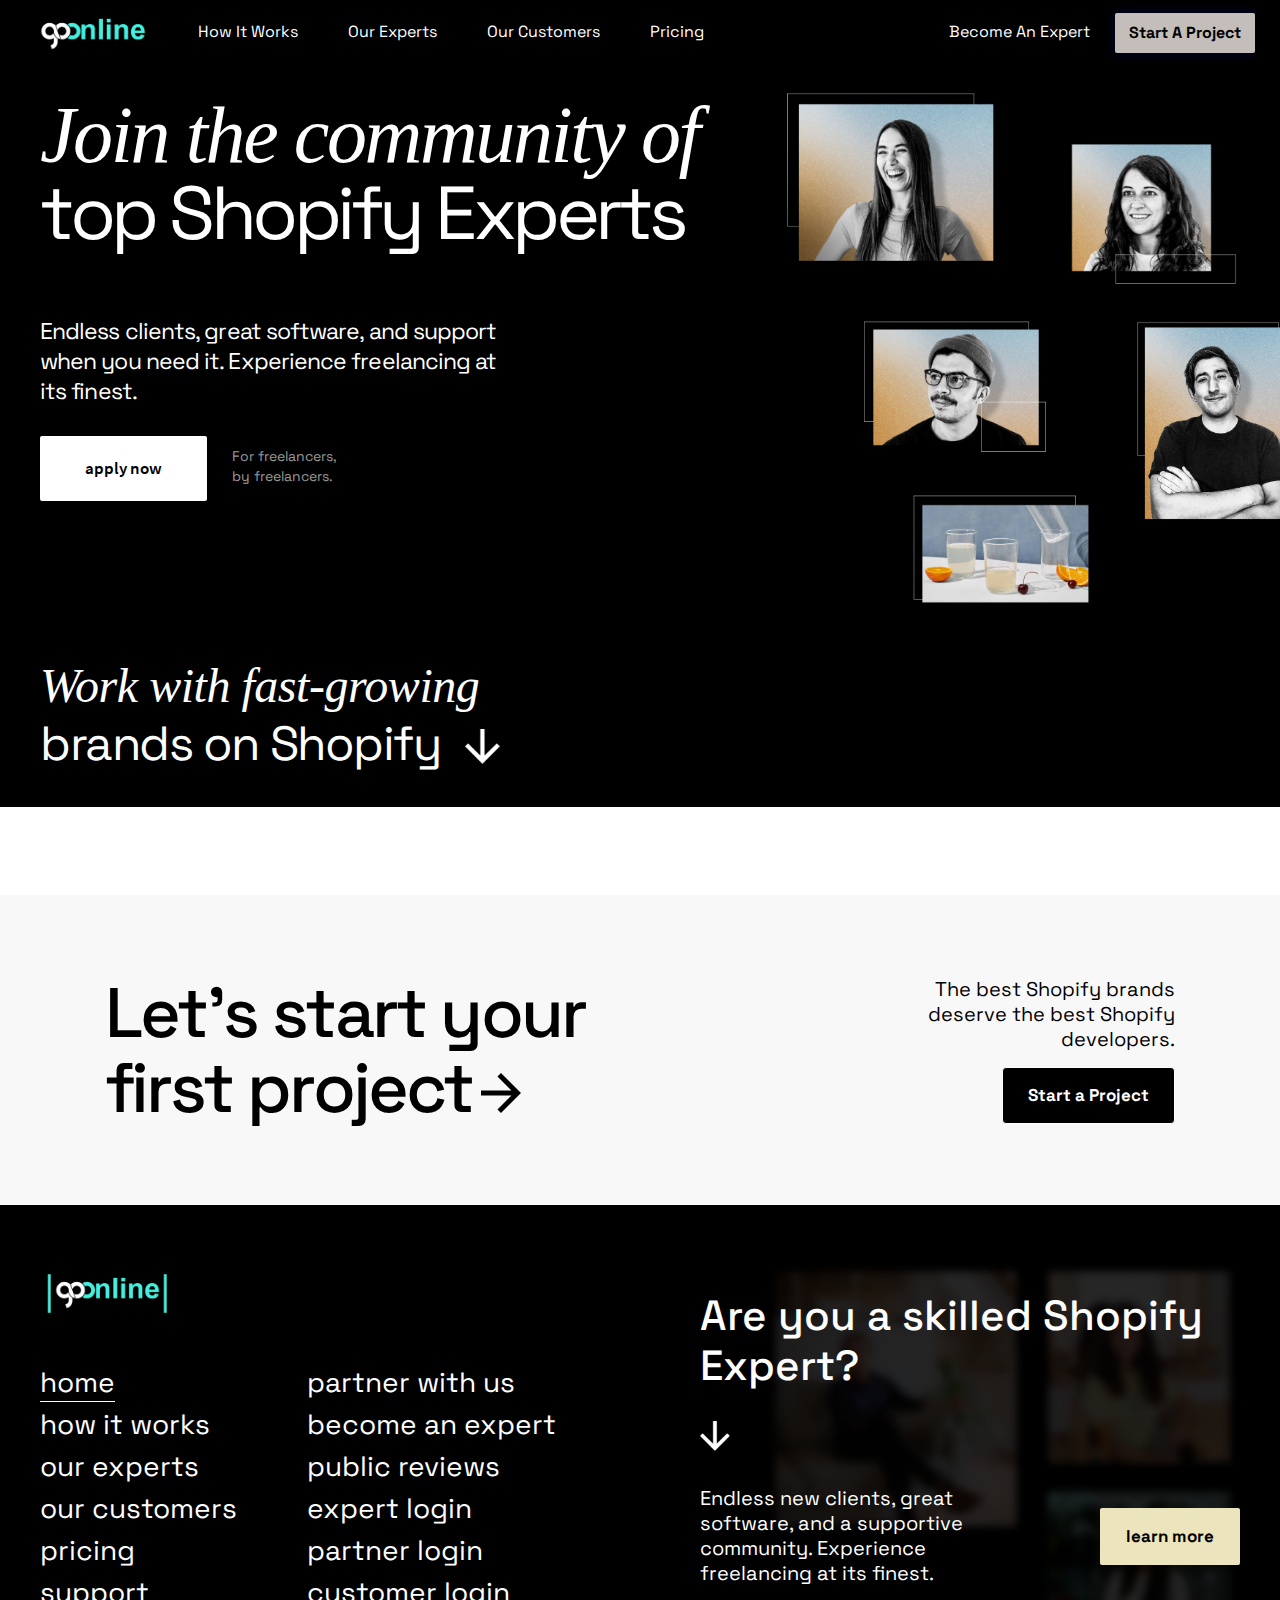
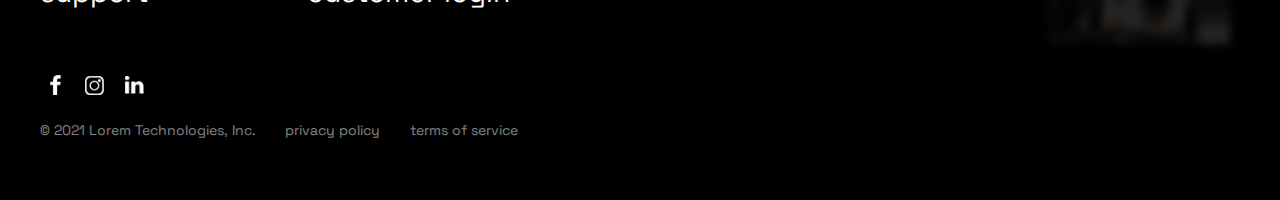
==== become-an-expert.html @ 3b3cf3d7 "Become an expert" ====
<!DOCTYPE html>
<html lang="en">
  <head>
    <link rel="icon" type="image/png" href="./assets/images/logo.png"/>
    <link rel="stylesheet" type="text/css" href="assets/css/style.css" />
    <link rel="stylesheet" type="text/css" href="assets/css/source-sans-pro-stylesheet.css"/>
    <link rel="stylesheet" type="text/css" href="assets/css/space-grotesk-stylesheet.css"/>
    <link rel="stylesheet" type="text/css" href="assets/css/lobster-two-stylesheet.css"/>
    <link rel="stylesheet" type="text/css" href="assets/css/slick-theme.css"/>
    <link rel="stylesheet" type="text/css" href="assets/css/slick.css"/>
    <!-- Fontawesome -->
    <link
      rel="stylesheet"
      href="https://cdnjs.cloudflare.com/ajax/libs/font-awesome/4.7.0/css/font-awesome.min.css"
    />
    
    <!-- Bootstrap cdn -->
    <script src="https://ajax.googleapis.com/ajax/libs/jquery/3.5.1/jquery.min.js"></script>
    <link rel="stylesheet" href="https://maxcdn.bootstrapcdn.com/bootstrap/4.5.2/css/bootstrap.min.css"/>
    <script src="https://cdnjs.cloudflare.com/ajax/libs/popper.js/1.16.0/umd/popper.min.js"></script>
    <script src="https://maxcdn.bootstrapcdn.com/bootstrap/4.5.2/js/bootstrap.min.js"></script>  
    <script type="text/javascript" src="./assets/js/script.js"></script>
    <script type="text/javascript" src="./assets/js/slick.min.js"></script>
    
    <meta charset="UTF-8" />
    <meta http-equiv="X-UA-Compatible" content="IE=edge" />
    <meta name="viewport" content="width=device-width, height=device-height, initial-scale=1.0, user-scalable=yes">
    <title>Go Online</title>
  </head>
 
  <body>
    <div class="main">
      <div class="header-container">
        <header class="header">
          <nav class="navbar navbar-expand-sm justify-content-between">
            <a class="navbar-brand-logo" href="index.html"> 
              <img
                      class="img-fluid logo"
                      src="./assets/images/logo.png"
              />
            </a>
            <div class="navbar-header only-desktop justify-content-between">
              <ul class="navbar-nav align-items-center">
                <li class="nav-item">
                 <a class="nav-link current" href="how-it-works.html">how it works</a>
                 </li>
                <li class="nav-item">
                  <a class="nav-link" href="our-experts.html">our experts</a>
                </li>
                <li class="nav-item">
                  <a class="nav-link" href="our-customers.html">our customers</a>
                </li>
                <li class="nav-item">
                  <a class="nav-link" href="pricing.html">pricing</a>
                </li>
              </ul>
              <ul class="navbar-nav align-items-center">
                <li class="nav-item">
                  <a class="nav-link" href="become-an-expert.html">become an expert</a>
                </li>
                <li class="nav-item">
                  <a class="nav-link bordered-text" href="form.html">start a project</a>
                </li>
              </ul>
            </div>
          </nav>
          <a href="#menu" id="toggle"><span></span></a>
          <div id="menu">
            <ul>
              <li class="nav-item">
                <a class="nav-link" href="#">how it works</a>
                </li>
               <li class="nav-item">
                 <a class="nav-link" href="pricing.html">our experts</a>
               </li>
               <li class="nav-item">
                 <a class="nav-link" href="integration.html">our customers</a>
               </li>
               <li class="nav-item">
                 <a class="nav-link" href="partners.html">pricing</a>
               </li>
               <li class="nav-item">
                <a class="nav-link" href="#">become an expert</a>
              </li>
              <li class="nav-item">
                <a class="nav-link bordered-text" href="form.html">start a project</a>
              </li>
            </ul>
          </div>
        </header>
      </div>
      <div class="become-an-expert-banner-outer">
        <div class="become-an-expert-banner-row">
            <div class="txt">
                <h1>Join the community of</h1>
                <h2>top Shopify Experts</h2>
                <p>Endless clients, great software, and support when you need it. Experience freelancing at its finest.</p>
                <a href="#">apply now</a>
                <span>For freelancers,<br>
                    by freelancers.</span>
            </div>
            <div class="img">
                <img class="img-fluid" src="./assets/images/hero-bg-large.png" />
            </div>
        </div>
        <div class="become-an-expert-banner-slider">
            <div class="txt">
                <h1>Work with fast-growing</h1>
                <h2>brands on Shopify</h2>
                <span></span>
            </div>
        </div>
      </div>
      <div class="lets-start-section-outer">
        <div class="wrapper">
          <div class="text">
            <h1>Let's start your first project </h1>
            <div class="lets-start-btns">
              <p>The best Shopify brands deserve
                the best Shopify developers.</p>
              <a href="#" class="btn">Start a Project</a>
            </div>
          </div>
        </div>
      </div>
      <div class="footer-outer">
        <div class="container">
          <div class="row footer-menu">
            <div class="column-left">
            <a class="navbar-brand-logo" href="index.html"> 
              <img
                      class="img-fluid logo"
                      src="./assets/images/logo-footer.png"
              />
            </a>
            <div class="navbar-footer">
              <ul class="navbar-nav">
                <li class="nav-item">
                  <a class="nav-link active-item" href="#">home</a>
                </li>
                <li class="nav-item">
                  <a class="nav-link" href="#">how it works</a>
                  </li>
                <li class="nav-item">
                  <a class="nav-link" href="pricing.html">our experts</a>
                </li>
                <li class="nav-item">
                  <a class="nav-link" href="integration.html">our customers</a>
                </li>
                <li class="nav-item">
                  <a class="nav-link" href="partners.html">pricing</a>
                </li>
                <li class="nav-item">
                  <a class="nav-link" href="partners.html">support</a>
                </li>
              </ul>
              <ul class="navbar-nav">
                <li class="nav-item">
                  <a class="nav-link" href="#">partner with us</a>
                </li>
                <li class="nav-item">
                  <a class="nav-link" href="#">become an expert</a>
                </li>
                <li class="nav-item">
                  <a class="nav-link" href="#">public reviews</a>
                </li>
                <li class="nav-item">
                  <a class="nav-link" href="#">expert login</a>
                </li>
                <li class="nav-item">
                  <a class="nav-link" href="#">partner login</a>
                </li>
                <li class="nav-item">
                  <a class="nav-link" href="#">customer login</a>
                </li>
              </ul>
            </div>
            </div>
            <div class="column-right">
            <div class="footer-right-side">
              <h1 class="footer-right-side-title">Are you a skilled Shopify Expert?</h1>
              <div class="footer-right-side-desc">
                <p>Endless new clients, great software, and a supportive community. Experience freelancing at its finest.</p>
                <a class="btn" href="#">learn more</a>
              </div>
            </div>
            </div>
          </div>
          <div class="footer-links-social">
          <a target="_blank" rel="noopener noreferrer" class="social-icons footer-links-socialitem-facebook" href="#"></a>
          <a target="_blank" rel="noopener noreferrer" class="social-icons footer-links-socialitem-instagram" href="#"></a>
          <a target="_blank" rel="noopener noreferrer" class="social-icons footer-links-socialitem-linkedin" href="#"></a>
          </div>
          <div class="footer-links-below">
            <a class="footer-links-below-item">© 2021 Lorem Technologies, Inc.</a>
            <a class="footer-links-below-item" href="#">privacy policy</a>
            <a class="footer-links-below-item" href="#">terms of service</a>
            </div>
        </div>
      </div>
    </div>
  </body>
</html>
---- assets/css/style.css ----
body {
  padding: 0;
  line-height: 1.5;
  overflow-x: hidden;
  width: 100%;
  letter-spacing: 0;
  background: #fff;
  margin: 0;
  max-width: 100%;
  color: #000 !important ;
  position: relative;
}
.main {
  width: 100%;
  max-width: 1600px;
  margin: 0 auto;
}
html {
  scroll-behavior: smooth;
}
.mobile-only {
  display: none;
}
.container {
  width: 100% !important;
  max-width: 1480px !important;
  margin: 0 auto;
  padding: 0 60px;
}
.header {
  padding: 0px 25px;
  height: 65px;
  position: relative;
  width: 100%;
  max-width: 1600px !important;
  margin: 0 auto;
}
a {
  display: inline-block;
}
a:hover {
  text-decoration: none !important;
}
h1,
h2,
h3,
h4,
h5,
h6,
p,
a {
  text-transform: initial;
  padding: 0;
  text-decoration: none;
}
.header-container {
  width: 100% !important;
  margin: 0 auto;
  display: block;
  overflow: hidden;
  top: 0;
  left: 0;
  background: transparent;
  z-index: 5;
  position: absolute;
}
.header .navbar {
  padding: 15px 0 !important;
  height: 100%;
  overflow: hidden;
  position: relative;
  width: 100%;
  background-color: transparent;
  -moz-transition: background-color 0.2s;
  transition: background-color 0.2s;
}
.navbar-header {
  width: 100%;
  max-width: 88%;
  display: flex;
}
.header .navbar .navbar-brand-logo {
  width: 100%;
  max-width: 140px;
}
.header .navbar-expand-sm .navbar-nav .nav-link {
  font-family: Space Grotesk;
  font-weight: 400;
  color: #fff;
  font-size: 16px;
  margin: 0 25px;
  padding: 0;
  border-bottom: 1px solid transparent;
  text-transform: capitalize;
}
a.nav-link.bordered-text.color-cta {
  background: #fff;
  color: #000 !important;
}
.header .navbar-expand-sm .navbar-nav .nav-link:hover {
  border-bottom: 1px solid;
  border-color: hsla(0, 0%, 100%, 0.4) !important;
}
.header .navbar-expand-sm .navbar-nav .bordered-text:hover {
  background-color: #ddd5cd;
}
.header .navbar-expand-sm .bordered-text {
  font-weight: 700 !important;
  border: 2px solid #c3beb9;
  height: 40px;
  border-radius: 2px;
  background-color: #c3beb9;
  display: flex;
  color: #000 !important;
  align-items: center;
  padding: 10px 12px !important;
  margin: 0px !important;
  font-size: 16px !important;
  box-shadow: 0px 0px 10px 2px rgb(0 0 255 / 15%);
  transition: 0.8s;
}
/* .header.sticky, */
.header-container.sticky {
  position: fixed;
  top: 0px;
  z-index: 9999;
  background: #000;
  width: 100%;
  margin: 0 auto;
  animation: slide-down 0.8s;
  opacity: 1;
}
@keyframes slide-down {
  0% {
    opacity: 0.5;
    transform: translateY(-100%);
  }
  100% {
    opacity: 1;
    transform: translateY(0);
  }
}
body.overflow {
  overflow: hidden;
}
/* Toggle menu */
#toggle {
  display: none;
  width: 22px;
  height: 15px;
  position: absolute;
  right: 20px;
  top: 22px;
}
#toggle span:after,
#toggle span:before {
  content: "";
  position: absolute;
  left: 0;
  top: -7px;
}
#menu li.nav-item a.nav-link {
  font-family: "Source-Sans-Pro-Normal";
  font-size: 16px;
  padding: 0 0 16px;
}
#toggle span:after {
  top: 7px;
}
#toggle span {
  position: relative;
  display: block;
}
#toggle span,
#toggle span:after,
#toggle span:before {
  width: 100%;
  height: 2px;
  background-color: #fff;
  transition: all 0.3s;
  backface-visibility: hidden;
  border-radius: 2px;
}
#toggle.on span {
  background-color: transparent;
}
#toggle.on span:before {
  transform: rotate(45deg) translate(5px, 6px);
}
#toggle.on span:after {
  transform: rotate(-45deg) translate(4px, -5px);
}
#toggle.on + #menu {
  opacity: 1;
  visibility: visible;
}
#menu {
  position: absolute;
  top: 70px;
  right: 0;
  color: #999;
  width: 100%;
  max-width: 260px;
  padding: 10px 24px;
  margin: 0 0 0 auto;
  text-align: left;
  background: white;
  box-shadow: 0 0 15px rgb(0 0 0 / 25%);
  opacity: 0;
  visibility: hidden;
  transition: opacity 0.4s;
  z-index: 99999;
}
ul,
li,
li a {
  list-style: none;
  padding: 0;
}
li a {
  padding: 5px;
  color: #000;
  text-decoration: none;
  transition: all 0.2s;
}
#menu a.bordered-text {
  border: 2px solid #66b6f8;
  height: 40px;
  border-radius: 2px;
  background-color: #66b6f8;
  display: flex;
  align-items: center;
  padding: 0 18.65px !important;
  font-size: 18px !important;
  box-shadow: 0px 0px 10px 2px rgb(0 0 255 / 15%);
  color: #fff !important;
  justify-content: center;
  width: 100%;
  max-width: 68%;
  line-height: 0 !important;
  font-family: "Source-Sans-Pro-600" !important;
}
#menu li.nav-item {
  width: 100%;
  max-width: 100%;
  margin: 0 auto;
  text-align: left;
}
/* footer */
.footer-outer {
  background: #000;
  padding: 60px 40px;
}
.footer-outer .container {
  width: 100% !important;
  max-width: 1600px !important;
  padding: 0;
}
.footer-menu a.navbar-brand-logo img {
  width: 100%;
  max-width: 21%;
}
.navbar-footer a.nav-link {
  font-size: 28px;
  line-height: 29px !important;
  color: #fff;
  font-family: "Space Grotesk";
  font-weight: 400;
  border-bottom: 1px solid transparent;
  transition: border-color 0.2s;
  text-decoration: none;
  cursor: pointer;
  padding: 0 0 4px 0;
  margin: 0 0 8px 0;
}
.navbar-footer a.nav-link:hover {
  border-bottom: 1px solid #fff;
}
.navbar-footer ul.navbar-nav {
  padding-right: 70px;
}
.navbar-footer {
  display: flex;
  text-align: left;
  padding: 50px 0;
}
.navbar-footer a.active-item {
  border-bottom: 1px solid #fff;
}
.navbar-footer li.nav-item {
  display: inherit;
}
h1.footer-right-side-title {
  color: #fff;
  font-size: 42px;
  line-height: 50px !important;
  padding-bottom: 60px;
  margin-bottom: 35px;
  font-family: "Space Grotesk";
  background-position: 0 100%;
  background-image: url(../images/footer-arrow.png);
  background-size: 30px 30px;
  background-repeat: no-repeat;
}
.footer-menu .column-left {
  width: 100%;
  max-width: 55% !important;
}
.footer-menu .column-right {
  width: 100%;
  max-width: 45% !important;
  background-position: 100% 0;
  background-image: url(../images/footer-bg-image.png);
  background-size: contain;
  background-repeat: no-repeat;
}
.row.footer-menu {
  margin: 0;
}
.footer-right-side-desc p {
  font-size: 20px;
  line-height: 25px !important;
  margin-bottom: 0;
  color: #fff;
  font-family: "Space Grotesk";
  width: 100%;
  max-width: 63%;
}
.footer-right-side-desc a.btn {
  font-size: 17px;
  line-height: 25px !important;
  background-color: #ebe4bd;
  color: #000;
  cursor: pointer;
  -moz-transition: background-color 0.2s;
  transition: background-color 0.2s;
  text-decoration: none;
  border-radius: 2px;
  font-family: "Space Grotesk";
  font-weight: 700;
  padding: 15px 25px;
}
.footer-right-side-desc a.btn:hover {
  background: #fff;
}
.footer-right-side {
  padding: 26px 0 0 0;
}
.footer-right-side-desc {
  display: flex;
  align-items: center;
  justify-content: space-between;
}
.footer-links-social a.social-icons {
  display: inline-block;
  vertical-align: top;
  position: relative;
  overflow: hidden;
  width: 30px;
  height: 30px;
  margin-right: 5px;
  background-repeat: no-repeat;
  background-position: 50%;
  background-size: 30px 30px;
}
a.social-icons.footer-links-socialitem-facebook {
  background-image: url(../images/facebook.png);
}
a.social-icons.footer-links-socialitem-instagram {
  background-image: url(../images/instagram.png);
}
a.social-icons.footer-links-socialitem-linkedin {
  background-image: url(../images/linkdin.png);
}
a.footer-links-below-item {
  display: inline-block;
  vertical-align: middle;
  position: relative;
  overflow: hidden;
  font-family: "Space Grotesk";
  font-weight: 400;
  font-style: normal;
  -webkit-font-smoothing: antialiased;
  -moz-osx-font-smoothing: grayscale;
  font-size: 14px;
  line-height: 20px !important;
  color: #fff;
  opacity: 0.5;
  margin: 20px 25px 0 0;
  cursor: pointer;
}
a.footer-links-below-item:hover {
  opacity: 1;
  color: #fff;
}
/* Banner */
.banner-outer {
  background: #f2f0ec;
  position: relative;
}
.banner-txt {
  width: 100%;
  max-width: 55%;
  padding: 140px 0 50px 40px;
  position: absolute;
  top: 0;
  left: 0;
  z-index: 1;
}
.banner-txt h1 {
  font-size: 75px;
  color: #fff;
  font-family: "Space Grotesk";
  letter-spacing: -0.06em;
  line-height: 80px;
  font-weight: 400;
}
.banner-txt h2 {
  color: hsla(0, 0%, 100%, 0.5);
  font-size: 75px;
  font-weight: 100;
  font-style: italic;
  font-family: "ui-monospace";
  line-height: 80px;
  letter-spacing: -0.01em;
}
.banner-txt p {
  font-size: 23px;
  line-height: 30px;
  font-family: "Space Grotesk";
  color: #fff;
  letter-spacing: -0.02em;
  padding: 60px 155px 30px 0;
}
.banner-txt .banner-btns p {
  padding: 0 0 0 30px;
  margin: 0;
}
.banner-btns a.btn {
  font-size: 17px;
  line-height: 25px !important;
  background-color: transparent;
  color: #fff;
  border: 1px solid #fff;
  color: #fff;
  cursor: pointer;
  -moz-transition: background-color 0.2s;
  transition: background-color 0.2s;
  text-decoration: none;
  border-radius: 2px;
  font-family: "Space Grotesk";
  font-weight: 700;
  padding: 15px 25px;
  text-transform: capitalize;
}
.banner-btns a.btn:hover {
  background-color: #000;
}
.banner-btns {
  display: flex;
  align-items: center;
}
.banner-btns p span {
  font-size: 14px;
  line-height: 20px;
  color: hsla(0, 0%, 100%, 0.6);
  font-family: "Source-Sans-Pro-Normal";
  float: left;
  width: 100%;
  max-width: 60%;
}
.banner-slider-sec .card-block a {
  display: flex;
  flex-direction: column;
}
.slider-row {
  display: flex;
  justify-content: center;
  align-items: center;
}
.slider-row-single .card-block {
  filter: blur(10px) contrast(120%) brightness(75%);
  -webkit-filter: blur(10px) contrast(120%) brightness(75%);
}
.slider-row-single img.card-img {
  height: 700px;
  object-fit: cover;
  display: none;
}
.slider-z .slick-center img.img-fluid.card-img {
  -webkit-transform: scale(1.5);
  -moz-transform: scale(1.5);
  transform: scale(1.5);
  margin-top: -51px;
  background: transparent;
}
.card-block.slick-slide.slick-current.slick-active.slick-center img.logo-img {
  margin-top: 51px;
}
/* .slider-z .slick-center {
  -webkit-transform: scale(1.25);
  -moz-transform: scale(1.25);
  transform: scale(1.5);
  margin-top: -63px;
  background: transparent;
} */
.card-img,
.card-img-bottom {
  border: none !important;
  border-radius: 0 !important;
}
.slider-z .slick-list {
  padding: 85px 60px 0px !important;
}
.slider-row {
  margin-top: -107px;
  z-index: 2;
}
.banner-slider-sec img.logo-img {
  background-color: transparent;
}
.slider-y {
  position: absolute !important;
  top: 31%;
  left: 50%;
  width: 100% !important;
  max-width: 30% !important;
  display: flex !important;
}
.slider-y li h3 {
  font-family: "Space Grotesk";
  font-size: 28px;
  text-transform: capitalize;
  margin: 0;
  color: #fff;
  font-weight: 600;
}
.slider-y img.image,
.slider-y img.profile {
  display: inline-block;
}
.story-section-pointer {
  position: absolute;
  top: 31%;
  left: 47%;
  height: 20vw;
  padding: 25px 0 2vw 20px;
  width: 30px;
  display: block;
  overflow: hidden;
  z-index: 111;
}
.story-section-line {
  display: block;
  overflow: hidden;
  position: relative;
  width: 100%;
  height: 100%;
  border: 1px solid #fff;
  border-right: none;
  border-bottom: none;
}
.story-section-circle {
  top: 89.8%;
  display: block;
  overflow: hidden;
  position: absolute;
  left: 15px;
  border-radius: 20px;
  border: 1px solid #fff;
  width: 11px;
  height: 11px;
}
.banner-bottom-txt {
  display: flex;
  align-items: center;
  justify-content: space-between;
  padding: 65px 60px;
  position: absolute;
  top: 0;
  margin: 45px 0 0;
}
.banner-bottom-txt .right-side {
  width: 100%;
  max-width: 30%;
  align-self: flex-end;
}
.banner-bottom-txt .left-side h1 {
  font-size: 70px;
  padding: 75px 0 0 0;
  color: #fff;
  font-family: "Space Grotesk";
  letter-spacing: -0.06em;
  line-height: 55px;
  font-weight: 400;
  background-repeat: no-repeat;
  background-image: url(../images/arrow-big-up.png);
  background-size: 40px 42px;
}
.banner-bottom-txt .left-side h2 {
  color: #fff;
  font-size: 70px;
  font-weight: 100;
  font-style: italic;
  font-family: "ui-monospace";
  line-height: 65px;
  opacity: 0.6;
  letter-spacing: -0.01em;
}
.banner-bottom-txt .right-side p {
  font-family: "Space Grotesk";
  font-size: 20px;
  color: #fff;
  font-weight: 400;
}
.banner-bottom-txt .right-side a {
  overflow: hidden;
  position: relative;
  display: inline-block;
  vertical-align: top;
  font-family: "Space Grotesk";
  padding: 0 25px 0 0;
  color: #fff;
  font-size: 17px;
  line-height: 25px;
  border-bottom: 2px solid #fff;
  cursor: pointer;
  letter-spacing: -0.04em;
  background-repeat: no-repeat;
  background-position: 100%;
  background-image: url(../images/forward-arrow-white.png);
  background-size: 15px 15px;
}
.slider-zx {
  display: flex;
}
.bottom-heading {
  position: relative;
  top: -70px;
  z-index: 1;
}
.slider-zx .bg-1 {
  height: 430px !important;
  width: 10%;
}
.slider-x .card-block.slick-slide a {
  background-repeat: no-repeat;
  background-position: 100%;
  height: 700px;
  background-size: 60% 100%;
}
.slider-x .card-block.slick-slide[data-slick-index="0"] a {
  background-image: url(../images/slide-1.png);
}
.slider-x .card-block.slick-slide[data-slick-index="1"] a {
  background-image: url(../images/slide-2.png);
}
.slider-x .card-block.slick-slide[data-slick-index="2"] a {
  background-image: url(../images/slide-3.png);
}
.slider-x .card-block.slick-slide[data-slick-index="3"] a {
  background-image: url(../images/slide-4.png);
}
.slider-x .card-block.slick-slide[data-slick-index="4"] a {
  background-image: url(../images/slide-5.png);
}
.slider-x .card-block.slick-slide[data-slick-index="5"] a {
  background-image: url(../images/slide-6.png);
}
.slider-x .card-block.slick-slide[data-slick-index="6"] a {
  background-image: url(../images/slide-7.png);
}
.slider-x .card-block.slick-slide[data-slick-index="7"] a {
  background-image: url(../images/slide-8.png);
}
.slider-x .card-block.slick-slide[data-slick-index="0"] {
  background: #b58c53;
}
.slider-x .card-block.slick-slide[data-slick-index="1"] {
  background: #383934;
}
.slider-x .card-block.slick-slide[data-slick-index="2"] {
  background: #34382b;
}
.slider-x .card-block.slick-slide[data-slick-index="3"] {
  background: #4b2921;
}
.slider-x .card-block.slick-slide[data-slick-index="4"] {
  background: #010127;
}
.slider-x .card-block.slick-slide[data-slick-index="5"] {
  background: #3e3530;
}
.slider-x .card-block.slick-slide[data-slick-index="6"] {
  background: #0b2218;
}
.slider-x .card-block.slick-slide[data-slick-index="7"] {
  background: #8d7c6f;
}
/* How it works */
.wrapper {
  width: 100%;
  max-width: 1600px;
  margin: 0 auto;
  padding: 0 30px;
}
.how-it-works-outer {
  background: #f2f0ec;
  padding: 30px 20px 70px;
}
.how-it-works-outer p {
  text-transform: uppercase;
  font-family: "Open Sans Regular";
  font-weight: bold;
  font-size: 14px;
  line-height: 20px;
  color: rgba(0, 0, 0, 0.3);
  letter-spacing: 0.1em;
  margin-bottom: 5px;
  text-align: center;
}
.how-it-works-outer h1 {
  font-size: 60px;
  line-height: 70px;
  font-family: "Space Grotesk";
  font-weight: 500;
  color: #000;
  letter-spacing: -0.03em;
  padding-bottom: 70px;
  text-align: center;
  margin: 0;
}
.how-it-works-row {
  display: flex;
  align-items: center;
  justify-content: center;
  padding: 0 75px;
}
.how-it-works-row .box span {
  font-family: "Space Grotesk";
  font-weight: 300;
  font-size: 17px;
  line-height: 20px;
  letter-spacing: 3px;
  margin-bottom: 5px;
  color: #000;
}
.how-it-works-row .box h2 {
  font-family: "Open Sans Regular";
  font-weight: bold;
  font-size: 27px;
  line-height: 34px;
  letter-spacing: -0.04em;
  padding: 5px 0 14px;
  margin: 0;
}
.how-it-works-row .box p {
  font-family: "Space Grotesk";
  font-weight: 400;
  text-transform: none;
  text-align: left;
  font-size: 16px;
  line-height: 20px;
  color: #525252;
  letter-spacing: -0.01em;
}
.how-it-works-row .box {
  width: 100%;
  max-width: 28%;
  margin: 0 3%;
  padding: 0 0 35px;
}
/* Lets start */
.lets-start-section-outer {
  background: #f8f8f8;
  margin-top: 88px;
}
.lets-start-section-outer .text {
  padding: 80px 75px;
  display: flex;
  align-items: center;
  justify-content: space-between;
}
.lets-start-section-outer .text h1 {
  font-size: 70px;
  line-height: 75px;
  margin-bottom: 0;
  font-family: "Space Grotesk";
  font-weight: 500;
  color: #000;
  letter-spacing: -0.04em;
  background-repeat: no-repeat;
  background-position: 76% 89%;
  background-size: 40px 40px;
  background-image: url(../images/end-arrow-right.png);
}
.lets-start-btns {
  width: 100%;
  max-width: 50%;
  padding: 0 0 0 240px;
  text-align: right;
}
.lets-start-section-outer .lets-start-btns p {
  font-family: "Space Grotesk";
  font-weight: 400;
  font-size: 20px;
  line-height: 25px;
  margin-bottom: 15px;
  color: #000;
}
.lets-start-btns a.btn {
  font-size: 17px;
  line-height: 25px !important;
  color: #fff;
  border: 1px solid #fff;
  background-color: #000;
  cursor: pointer;
  -moz-transition: background-color 0.2s;
  transition: background-color 0.2s;
  text-decoration: none;
  border-radius: 2px;
  font-family: "Space Grotesk";
  font-weight: 700;
  padding: 15px 25px;
  border-radius: 4px;
}
* {
  box-sizing: border-box;
}
/* Experts Section*/
.experts-section-outer {
  position: relative;
  padding: 100px 60px 40px;
  background-image: url(../images/bg.png);
  background-repeat: no-repeat;
  background-position: 86% 20%;
  background-size: 65% 58%;
  background-color: #000;
}
.experts-section-outer .experts-text-section {
  width: 100%;
  max-width: 40%;
  position: absolute;
  top: 14%;
}
.slider-experts.slider-experts-row.slick-initialized.slick-slider {
  width: 100%;
  max-width: 23%;
  margin: 0 180px 0 auto;
}
.slider-experts a img.card-img {
  height: 400px;
  object-fit: none;
}
/* .slider-experts a .txt {
  width: 100%;
  max-width: 48%;
  margin: 0 auto;
  padding: 0 0;
} */
.slider-experts a h2 {
  font-family: "Open Sans Regular";
  font-size: 23px;
  line-height: 34px;
  letter-spacing: -0.04em;
  padding: 12px 0 7px;
  margin: 0;
  color: #fff;
  opacity: 0.8;
}
.slider-experts a p {
  color: #fff;
  opacity: 0.5;
  font-family: "Space Grotesk";
  text-transform: none;
  text-align: left;
  font-size: 15px;
  line-height: 20px;
  letter-spacing: -0.01em;
}
.experts-text-section p {
  text-transform: uppercase;
  font-family: "Open Sans Regular";
  font-weight: bold;
  font-size: 14px;
  line-height: 20px;
  color: hsla(0, 0%, 100%, 0.4);
  letter-spacing: 0.1em;
  margin-bottom: 5px;
  text-align: left;
}
.experts-text-section p:last-child {
  font-family: "Space Grotesk";
  font-weight: 400;
  text-transform: none;
  text-align: left;
  font-size: 15px;
  line-height: 20px;
  color: #fff;
  letter-spacing: -0.01em;
  padding: 0 170px 0 0;
}
.experts-text-section h1 {
  color: #fff;
  font-size: 70px;
  font-weight: 100;
  font-style: italic;
  font-family: "ui-monospace";
  line-height: 65px;
  letter-spacing: -0.01em;
}
.experts-text-section h1 span {
  font-size: 70px;
  color: #fff;
  font-family: "Space Grotesk";
  letter-spacing: -0.06em;
  line-height: 55px;
  font-weight: 400;
  font-style: normal;
}
.experts-text-section .arrow-down {
  background-repeat: no-repeat;
  background-image: url(../images/arrow-big-up.png);
  width: 40px;
  height: 42px;
  display: inline-block;
  transform: rotate(180deg);
  margin: 12px 0;
}
.experts-section-outer .how-it-works-row {
  padding: 100px 0 0;
}
.experts-section-outer .how-it-works-row .box h2 {
  color: #fff;
}
.experts-section-outer .how-it-works-row .box p {
  color: #fff;
  opacity: 0.7;
  font-family: "Space Grotesk";
  font-weight: 600;
}
/* Tab1 */
.projects-sizes-section-outer {
  padding: 70px 40px;
}
.projects-sizes-section-outer .tabs {
  padding: 0 0 50px 0;
}
.projects-sizes-section-outer h1 {
  font-size: 66px;
  line-height: 85px;
  font-family: "Space Grotesk";
  font-weight: 500;
  color: #000;
  letter-spacing: -0.03em;
  text-align: left;
  margin: 0;
}
.projects-sizes-section-outer h2 {
  color: #000;
  font-size: 60px;
  font-weight: 100;
  font-style: italic;
  font-family: "ui-monospace";
  line-height: 65px;
  letter-spacing: -0.01em;
  float: left;
}
.projects-sizes-section-outer .arrow {
  background-repeat: no-repeat;
  background-image: url(../images/end-arrow-right.png);
  width: 40px;
  height: 42px;
  transform: rotate(90deg);
  margin: 12px 12px;
  float: left;
}
.projects-sizes-section-outer #tabs-nav li {
  font-size: 26px;
  line-height: 30px;
  display: inline-block;
  position: relative;
  overflow: hidden;
  font-family: "Space Grotesk";
  font-weight: 800;
  letter-spacing: -0.04em;
  color: #000;
  margin: 15px 2px;
  opacity: 0.33;
  transition: opacity 0.2s;
}
.project-size-item-badge {
  background: #fff;
  display: inline-block;
  position: absolute;
  top: -10px;
  right: 20px;
  padding: 0px 10px;
  border: 1px solid #000;
  font-family: unset;
  font-size: 14px;
  font-weight: 700;
  text-transform: uppercase;
  line-height: 18px;
  z-index: 3;
  letter-spacing: 0.1em;
}
.tab-content {
  display: flex;
}
ul#tabs-nav {
  padding: 0 0 40px 0;
  position: relative;
}
div#tab1 .box-1,
div#tab1 .box-3,
div#tab3 .box-1,
div#tab3 .box-3 {
  margin-top: 70px !important;
}
div#tab1 .box-2,
div#tab1 .box-4,
div#tab3 .box-2,
div#tab3 .box-4 {
  margin-bottom: 70px !important;
}
div#tab2 .box-2,
div#tab2 .box-4,
div#tab4 .box-2,
div#tab4 .box-4 {
  margin-top: 70px !important;
}
div#tab2 .box-1,
div#tab2 .box-3,
div#tab4 .box-1,
div#tab4 .box-3 {
  margin-bottom: 70px !important;
}
div#tab1 .box-4 .project-size-footer,
div#tab3 .box-4 .project-size-footer {
  bottom: 25px;
}
div#tab2 .box-2 .project-size-footer,
div#tab4 .box-2 .project-size-footer {
  bottom: 0px;
}
div#tab2 .box-4 .project-size-footer,
div#tab4 .box-4 .project-size-footer {
  bottom: 25px;
}
div#tab2 .box-1 .project-size-footer,
div#tab2 .box-3 .project-size-footer,
div#tab4 .box-1 .project-size-footer,
div#tab4 .box-3 .project-size-footer {
  bottom: 50px;
}
div#tab1 .box-2 .project-size-footer {
  bottom: 25px;
}
ul#tabs-nav li.active {
  opacity: 1;
}
ul#tabs-nav li a:hover {
  color: #000 !important;
  opacity: 0.8;
}
.projects-sizes-section-outer .tab-content .boxes {
  width: 100%;
  max-width: 25%;
  position: relative;
  text-align: left;
  display: inline-block;
  margin: 0 1% 25px;
  padding: 0 0 40px 0;
}
.projects-sizes-section-outer .tab-content .box {
  cursor: pointer;
  z-index: 2;
  background: #799085;
  padding: 25px 25px;
  display: inline-block;
  -webkit-transform: translateY(20px) translateZ(0);
  -moz-transform: translateY(20px) translateZ(0);
  transform: translateY(20px) translateZ(0);
  transition: opacity 0.2s, -webkit-transform 0.2s;
  -moz-transition: opacity 0.2s, transform 0.2s, -moz-transform 0.2s;
  transition: opacity 0.2s, transform 0.2s;
  transition: opacity 0.2s, transform 0.2s, -webkit-transform 0.2s,
    -moz-transform 0.2s;
}
.project-size-item-cardfeature {
  vertical-align: top;
  position: relative;
  overflow: hidden;
  width: 50%;
  opacity: 0.68;
  margin-top: 15px;
  float: left;
}
.projects-sizes-section-outer .tab-content h2 {
  font-family: "Source-Sans-Pro-600";
  font-style: normal;
  -webkit-font-smoothing: antialiased;
  -moz-osx-font-smoothing: grayscale;
  font-size: 22px;
  line-height: 25px;
  color: #fff;
  width: 100%;
  padding: 0 0 10px 0;
}
.project-size-item-featuretype {
  display: block;
  position: relative;
  overflow: hidden;
  width: 100%;
  font-weight: 800;
  font-style: normal;
  -webkit-font-smoothing: antialiased;
  -moz-osx-font-smoothing: grayscale;
  color: #fff;
  font-size: 14px;
  line-height: 15px;
  font-family: "Space Grotesk";
}
.project-size-item-featurevalue {
  display: block;
  position: relative;
  overflow: hidden;
  width: 100%;
  font-weight: 800;
  font-style: normal;
  -webkit-font-smoothing: antialiased;
  -moz-osx-font-smoothing: grayscale;
  color: #fff;
  font-size: 18px;
  line-height: 20px;
  font-family: "Space Grotesk";
}
.project-size-footer {
  position: absolute;
  bottom: 0;
  right: 0;
  font-family: "Source-Sans-Pro-900";
  padding-right: 35px;
  text-align: right;
  text-transform: uppercase;
  color: rgba(0, 0, 0, 0.7);
  font-weight: 500;
  font-style: normal;
  font-size: 14px;
  line-height: 20px;
  letter-spacing: 0.04em;
  margin-top: 5px;
  background-repeat: no-repeat;
  background-position: center right 10px;
  background-image: url("../images/view-web-icon.png");
  background-size: 12px 12px;
  cursor: pointer;
}
.projects-sizes-section-outer h3 {
  font-size: 30px;
  line-height: 35px;
  letter-spacing: -0.04em;
  color: #000;
  opacity: 0.7;
  margin-bottom: 5px;
  font-family: "Space Grotesk";
  font-weight: 500;
}
.projects-sizes-section-outer a.footer-btn {
  display: inline-block;
  vertical-align: top;
  font-family: "Source-Sans-Pro-600";
  padding-right: 25px;
  font-size: 17px;
  line-height: 25px;
  border-bottom: 2px solid #000;
  cursor: pointer;
  background-repeat: no-repeat;
  background-position: 100%;
  background-image: url("../images/end-arrow-right.png");
  background-size: 15px 15px;
  color: #000;
  letter-spacing: -0.04em;
}
/* Tab2 */
.story-section-outer {
  background: linear-gradient(90deg, #f5f5f5 50%, #e1e5e3 50%);
  padding: 50px 0px 80px;
}
#tabs-content-1 {
  width: 100%;
  max-width: 100%;
  display: inline-block;
}
ul#tabs-nav-1 {
  margin-bottom: 60px;
  display: inline-block;
  padding: 0 40px;
}
ul#tabs-nav-1 li {
  float: left;
}
ul#tabs-nav-1 li {
  opacity: 0.2;
  padding: 5px 24px;
}
ul#tabs-nav-1 li.active {
  opacity: 1;
}
ul#tabs-nav-1 li:hover {
  opacity: 1;
}
#tabs-content-1 .tab-content-1 {
  display: flex;
  justify-content: space-between;
  align-items: center;
}
#tabs-content-1 .tab-content-1 .left-box {
  width: 100%;
  max-width: 50%;
  padding: 0px 40px 0px;
}
#tabs-content-1 .tab-content-1 .right-box {
  width: 100%;
  max-width: 50%;
  padding: 0px 40px 0px;
}
.tab-content-1 .left-box h1 {
  font-size: 80px;
  line-height: 80px;
  letter-spacing: -0.02em;
  color: #000;
  font-family: "Source-Sans-Pro-700";
}
.tab-content-1 h1 img {
  padding: 0 20px;
}
#tabs-content-1 .footer-txt {
  padding-left: 55px;
  background-repeat: no-repeat;
  background-position: 0 0;
  background-size: 30px 30px;
  background-image: url("../images/quoted.png");
  margin: 60px 0 0 0;
}
#tabs-content-1 .footer-txt p {
  font-family: "Space Grotesk";
  font-weight: 400;
  font-size: 20px;
  line-height: 28px;
  letter-spacing: -0.01em;
  margin-bottom: 20px;
}
#tabs-content-1 .footer-txt span {
  font-family: "Source-Sans-Pro-900";
  text-transform: uppercase;
  font-size: 13px;
  line-height: 15px;
  letter-spacing: 0.1em;
  opacity: 0.4;
}
.story-time-line-step-between {
  overflow: hidden;
  position: relative;
  display: block;
  width: 2px;
  height: 40px;
  margin: 5px 12px;
  background: #9f9f9f;
  opacity: 0.3;
}
.tab-content-1 .right-box p {
  font-size: 20px;
  line-height: 50px;
  color: #000;
  font-family: "Space Grotesk";
  font-weight: 400;
}
.tab-content-1 .right-box p img {
  width: 100%;
  max-width: 8%;
}
/* Review section */
.review-x-slider .card-block.slick-slide[data-slick-index="0"] {
  background: #889ea2;
}
.review-x-slider .card-block.slick-slide[data-slick-index="1"] {
  background: #b2998c;
}
.review-x-slider .card-block.slick-slide[data-slick-index="2"] {
  background: #bcae9f;
}
.review-x-slider .card-block.slick-slide[data-slick-index="3"] {
  background: #b0b7ad;
}
.review-x-slider .card-block.slick-slide[data-slick-index="4"] {
  background: #7fa8a8;
}
.review-x-slider .card-block.slick-slide[data-slick-index="5"] {
  background: #889ea2;
}
.review-x-slider .card-block.slick-slide[data-slick-index="6"] {
  background: #b2998c;
}
.review-x-slider .card-block.slick-slide[data-slick-index="7"] {
  background: #8d7c6f;
}
.review-x-slider img.top-img {
  position: absolute;
  width: 100%;
  max-width: 10%;
  top: 3%;
  left: 4%;
  right: 0;
}
.review-y-slider .card-block {
  position: relative;
}
.review-y-slider .card-block.slick-slide.slick-current p,
.review-y-slider .card-block.slick-slide.slick-current h3,
.review-y-slider .card-block.slick-slide.slick-current h4 {
  color: #fff;
}
/* .review-y-slider .card-block.slick-slide.slick-current img.card-img.brand-logo {
  filter: invert(100%) sepia(13%) saturate(7500%) hue-rotate(196deg) brightness(112%) contrast(111%);
} */
/* .review-y-slider .card-block.slick-slide.slick-current{
opacity: 1;
-webkit-filter: blur(40px);
filter: blur(40px);
} */
.review-x-slider a.js-fillcolor {
  padding: 60px 50px;
}
.review-section-outer {
  position: relative;
}
.review-section-outer .header-txt {
  position: absolute;
  top: 7%;
  z-index: 9;
  right: 8%;
}
.review-y-slider.review-y-slider-row.slick-initialized.slick-slider {
  margin-top: -376px;
}
.review-y-slider .slick-list {
  margin-left: 310px !important;
  padding: 0 8% 0 0 !important;
}
.review-y-slider .card-block {
  width: 100%;
  max-width: 20%;
}
.review-section-outer .header-txt .arrow {
  background-repeat: no-repeat;
  background-image: url(../images/arrow-big-up.png);
  width: 40px;
  height: 42px;
  transform: rotate(180deg);
  margin: 12px 12px;
  float: left;
}
.review-section-outer .header-txt h1 {
  font-size: 66px;
  line-height: 85px;
  font-family: "Space Grotesk";
  font-weight: 500;
  color: #fff;
  letter-spacing: -0.03em;
  text-align: left;
  margin: 0;
}
.review-section-outer .header-txt h2 {
  color: #fff;
  font-size: 60px;
  font-weight: 100;
  font-style: italic;
  font-family: "ui-monospace";
  line-height: 65px;
  letter-spacing: -0.01em;
  float: left;
}
.review-y-slider .txt-with-img {
  display: flex;
  align-items: center;
  padding-left: 45px;
}
.review-y-slider img.card-img.brand-logo {
  width: 100%;
  max-width: 70%;
  padding-left: 45px;
  filter: invert(52%) sepia(37%) saturate(3228%) hue-rotate(260deg)
    brightness(9%) contrast(85%);
}
.review-y-slider .txt-with-img img {
  margin-right: 20px;
  width: 100%;
  max-width: 15%;
  padding: 0;
}
.review-y-slider .card-block.slick-slide.slick-current p {
  background-image: url("../images/quoted1.png");
}
.review-y-slider p {
  margin-bottom: 32px;
  width: 100%;
  padding: 0 45px;
  font-family: "Space Grotesk";
  font-weight: 400;
  font-style: normal;
  font-size: 18px;
  letter-spacing: -0.01em;
  line-height: 25px;
  color: #000;
  background-size: 30px 30px;
  background-image: url("../images/quoted.png");
  -moz-transition: color 0.2s;
  transition: color 0.2s;
  background-repeat: no-repeat;
}
.review-y-slider .txt-with-img h3 {
  font-size: 13px;
  line-height: 20px;
  margin: 5px 0 0 0;
  font-family: "Space Grotesk";
  font-weight: 900;
  color: #000;
}
.review-y-slider .txt-with-img h4 {
  font-size: 13px;
  line-height: 20px;
  margin: 0;
  font-family: "Space Grotesk";
  font-weight: 400;
  color: #000;
}
/* Pricing Page How it works */
.pricingPage-how-it-works-outer {
  background: #eceff2;
  padding: 70px 20px;
}
.pricingPage-projects-sizes-section-outer .tab-content .box {
  background: #656788;
}
/* Quotes Section */
.quotes-section-outer {
  padding: 80px;
  background: #000221;
  text-align: center;
}
.quotes-section-outer h3 {
  text-transform: uppercase;
  font-family: "Source-Sans-Pro-900";
  font-weight: 400;
  font-style: normal;
  font-size: 14px;
  line-height: 20px;
  color: hsla(0, 0%, 100%, 0.4);
  letter-spacing: 0.1em;
  margin-bottom: 5px;
}
.quotes-section-outer h1 {
  font-size: 65px;
  line-height: 70px;
  font-family: "Space Grotesk";
  font-weight: 500;
  font-style: normal;
  letter-spacing: -0.04em;
  color: #fff;
  margin-bottom: 10px;
}
.quotes-section-outer p {
  font-size: 20px;
  line-height: 25px;
  letter-spacing: -0.02em;
  color: hsla(0, 0%, 100%, 0.8);
  font-family: "Space Grotesk";
  font-weight: 400;
  font-style: normal;
  padding-bottom: 20px;
}
.quotes-section-outer .quotes-box h2 {
  font-size: 28px;
  line-height: 35px;
  margin-bottom: 15px;
  color: #fff;
  letter-spacing: -0.04em;
  font-family: "Source-Sans-Pro-600";
  text-align: left;
}
.quotes-section-outer .quotes-box p {
  font-size: 17px;
  line-height: 20px;
  text-align: left;
  letter-spacing: -0.01em;
  opacity: 0.7;
  font-family: "Space Grotesk";
  color: #fff;
  font-weight: 500;
  font-style: normal;
  padding: 0 60px 0 0;
}
.quotes-section-outer .quoute-row {
  display: flex;
  justify-content: center;
  align-items: center;
  flex-wrap: wrap;
  width: 100%;
  max-width: 1000px;
  margin: 0 auto;
}
.quotes-section-outer .quotes-box {
  width: 100%;
  max-width: 50%;
  padding: 30px 0px 20px;
}

/* Invest Brand Section */
.invest-brand-outer {
  padding: 80px;
  background: #000221;
  text-align: center;
}
.invest-brand-outer h1 {
  font-size: 65px;
  line-height: 70px;
  font-family: "Space Grotesk";
  font-weight: 500;
  font-style: normal;
  letter-spacing: -0.04em;
  color: #fff;
  margin-bottom: 10px;
}
.invest-brand-outer p {
  font-size: 20px;
  line-height: 25px;
  letter-spacing: -0.02em;
  color: hsla(0, 0%, 100%, 0.8);
  font-family: "Space Grotesk";
  font-weight: 400;
  font-style: normal;
  padding-bottom: 20px;
  width: 100%;
  max-width: 50%;
  margin: 0 auto;
}
.invest-brand-outer .brand-img-topper {
  position: absolute;
  left: 0;
  z-index: 1;
}
.invest-brand .text {
  text-align: left;
  width: 100%;
  max-width: 70%;
  margin: 0 auto;
  margin-top: -38px;
}
.invest-brand-row {
  display: flex;
  padding: 80px 0 0;
}
.invest-brand-outer .invest-brand {
  width: 100%;
  max-width: 33.333%;
  position: relative;
}
.down-arrow {
  background-repeat: no-repeat;
  background-position: 100%;
  background-image: url("../images/arrow-big-up.png");
  background-size: 23px 29px;
  height: 35px;
  transform: rotate(180deg);
  margin: 5px;
}
.invest-brand .text p {
  font-size: 18px;
  line-height: 25px;
  font-family: "Space Grotesk";
  font-weight: 400;
  font-style: normal;
  letter-spacing: -0.01em;
  color: #fff;
  padding: 0;
  max-width: 100%;
}
/* Review Slider */
.pricingPage-review-section-outer
  .review-x-slider
  .card-block.slick-slide[data-slick-index="3"] {
  background: #ddb473;
}
.pricingPage-review-section-outer
  .review-x-slider
  .card-block.slick-slide[data-slick-index="4"] {
  background: #8b867b;
}
/* Pricing-banner */
.pricing-banner-row {
  background-color: #000221;
  display: flex;
  justify-content: center;
  position: relative;
  width: 100%;
  top: 0;
  z-index: 1;
}
.pricing-banner-row .banner-txt {
  width: 100%;
  max-width: 55%;
  padding: 110px 0 50px 40px;
  position: absolute;
  top: 0;
  left: 0;
  z-index: 1;
}
.pricing-banner {
  background: #eceff2;
  padding: 0 0 50px;
}
.pricing-banner-row .left-side h1 {
  font-size: 75px;
  color: #fff;
  font-family: "Space Grotesk";
  letter-spacing: -0.06em;
  line-height: 80px;
  font-weight: 400;
}
.pricing-banner-row .left-side h1 span {
  color: hsla(0, 0%, 100%, 0.5);
  font-size: 75px;
  font-weight: 100;
  font-style: italic;
  font-family: "ui-monospace";
  line-height: 80px;
  letter-spacing: -0.01em;
}
.pricing-banner-row .left-side p {
  font-size: 23px;
  line-height: 30px;
  font-family: "Space Grotesk";
  color: #fff;
  letter-spacing: -0.02em;
  padding: 60px 0px 30px;
  width: 100%;
  max-width: 50%;
}
.pricing-banner-row .left-side a.btn {
  font-size: 17px;
  line-height: 25px !important;
  background-color: #c3c5ea;
  color: #000;
  cursor: pointer;
  -moz-transition: background-color 0.2s;
  transition: background-color 0.2s;
  text-decoration: none;
  border-radius: 2px;
  font-family: "Space Grotesk";
  font-weight: 700;
  padding: 15px 25px;
}
.pricing-banner-row .left-side a.btn:hover {
  background-color: #e8e9fa;
}
.pricing-banner-row .left-side {
  width: 100%;
  max-width: 60%;
  padding: 110px 0 50px 42px;
}
.pricing-banner-row .img {
  position: absolute;
  background-image: url(../images/pricing-hero-bg.png);
  background-repeat: no-repeat;
  background-size: 94% 76%;
  width: 37%;
  top: 34%;
  bottom: 0;
  left: 21%;
  height: 100%;
  z-index: 1;
}
.pricing-banner-row .right-side {
  width: 100%;
  max-width: 40%;
  padding: 110px 50px 42px 0;
}
.pricing-hero-story .story-prompt {
  display: block;
  overflow: hidden;
  position: relative;
  padding-left: 65px;
  background-repeat: no-repeat;
  background-size: 50px 50px;
}
.pricing-hero-story-prompt {
  width: 100%;
  height: 50px;
  font-family: "Source-Sans-Pro-600";
  font-style: normal;
  font-size: 20px;
  line-height: 50px;
  letter-spacing: -0.01em;
  color: #fff;
  background-position: 0;
  background-image: url("../images/pricing-hero-customer.png");
}
.pricing-hero-story-quote {
  border-left: 1px solid #fff;
  padding-right: 65px;
  background-position: 100% 0;
  background-image: url("../images/pricing-hero-expert.png");
  margin: 10px 0 10px 24px;
}
.pricing-hero-story:last-child .pricing-hero-story-quote {
  border: none;
}
.pricing-hero-story-quote .hero-story-row {
  width: 100%;
  background: #292943;
  box-shadow: 0 2px 20px rgb(0 0 0 / 28%);
  padding: 15px 60px 10px 20px;
  display: flex;
  align-items: center;
  justify-content: space-between;
}
.hero-story-row .hero-story-card h3 {
  font-size: 14px;
  line-height: 0px;
  display: inline-block;
  font-family: "Space Grotesk";
  font-weight: 800;
  letter-spacing: -0.04em;
  color: #fff;
  margin: 0px 0px 5px;
  opacity: 0.4;
  transition: opacity 0.2s;
}
.hero-story-row .hero-story-card h2 {
  font-family: "Source-Sans-Pro-600";
  font-style: normal;
  font-size: 18px;
  line-height: 25px;
  color: #fff;
  opacity: 0.8;
  width: 100%;
  padding: 0;
}
/* Our Experts */
.expertPage-how-it-works-outer {
  background: #150603;
}
.expertPage-experts-section-outer {
  background: #150603;
  background-image: url(../images/bg.png);
  background-repeat: no-repeat;
  background-position: 86% 20%;
  background-size: 65% 58%;
}
.expertPage-how-it-works-outer p:first-child {
  color: hsla(0, 0%, 100%, 0.3);
}
.expertPage-how-it-works-outer .box p {
  color: #ccc;
}
.expertPage-how-it-works-outer h1,
.expertPage-how-it-works-outer .box span,
.expertPage-how-it-works-outer .box h2 {
  color: #fff;
}
.expertPage-experts-section-outer .experts-text-section {
  max-width: 50%;
}
.expertPage-experts-section-outer .experts-text-section h1 span {
  color: #fff;
  font-size: 70px;
  font-weight: 100;
  font-style: italic;
  font-family: "ui-monospace";
  line-height: 65px;
  letter-spacing: -0.01em;
}
.expertPage-experts-section-outer .experts-text-section h1 {
  font-size: 70px;
  color: #fff;
  font-family: "Space Grotesk";
  letter-spacing: -0.06em;
  line-height: 55px;
  font-weight: 400;
  font-style: normal;
}
.expertPage-review-section-outer
  .review-x-slider
  .card-block.slick-slide[data-slick-index="0"] {
  background: #d8a57f;
}
.expertPage-review-section-outer
  .review-x-slider
  .card-block.slick-slide[data-slick-index="1"] {
  background: #afaba5;
}
.shopify-brands-logo-outer {
  background-color: #150603;
  text-align: center;
  padding: 60px;
}
.shopify-brands-logo-outer h1 {
  font-size: 65px;
  line-height: 70px;
  font-family: "Space Grotesk";
  font-weight: 500;
  font-style: normal;
  letter-spacing: -0.04em;
  color: #e0d4bc;
  margin-bottom: 20px;
}
.shopify-brands-logo-outer p {
  font-size: 20px;
  line-height: 25px;
  letter-spacing: -0.02em;
  color: #e0d4bc;
  font-family: "Space Grotesk";
  font-weight: 400;
  font-style: normal;
  padding-bottom: 20px;
  width: 100%;
  max-width: 50%;
  margin: 0 auto;
}
.shopify-brands-logo-outer .logo-imgs {
  display: block;
  margin: 20px auto;
  width: 100%;
  max-width: 1200px;
}
.shopify-brands-logo-outer .logo-imgs img {
  padding: 20px 25px;
}
.pricing-banner-row .slider-xx.banner-imgs {
  width: 100%;
  max-width: 30%;
  position: absolute;
  right: 0;
  top: 0;
  padding: 140px 0 50px 40px;
  margin: 0 180px 0 auto;
}
.slider-xx.banner-imgs .card-block .txt {
  width: 100%;
  max-width: 90%;
  padding: 10px 22px 35px;
  position: absolute;
  bottom: 0;
}
.slider-xx.banner-imgs .card-block h2 {
  font-family: "Open Sans Regular";
  font-weight: 700;
  font-size: 23px;
  line-height: 34px;
  letter-spacing: -0.04em;
  padding: 12px 0 7px;
  margin: 0;
  color: #fff;
}
.slider-xx.banner-imgs .card-block p {
  color: #fff;
  font-family: "Space Grotesk";
  font-weight: 700;
  text-transform: none;
  text-align: left;
  font-size: 15px;
  line-height: 20px;
  letter-spacing: -0.01em;
  margin: 0;
}
.slider-xx.banner-imgs .card-block .left-border {
  display: block;
  overflow: hidden;
  position: absolute;
  top: 0;
  left: 0;
  bottom: 0;
  width: 30px;
  border: 2px solid #fff;
  border-right: none;
  opacity: 0.6;
}
.slider-xx.banner-imgs .card-block .right-border {
  display: block;
  overflow: hidden;
  position: absolute;
  top: 0;
  right: 0;
  bottom: 0;
  width: 30px;
  border: 2px solid #fff;
  border-left: none;
  opacity: 0.6;
}
.slider-xx.banner-imgs .card-block a {
  padding: 15px 15px 13px;
}
.pricing-banner-outer .slider-yy .card-block a {
  filter: blur(10px) contrast(120%) brightness(75%);
  height: 100%;
  width: 97%;
}
.pricing-banner-outer .slider-yy .slick-track,
.pricing-banner-outer .slider-yy .slick-list {
  height: 100%;
}
.pricing-banner-outer .slider-yy .card-block a img {
  height: 93%;
}
.pricing-banner-outer .slider-yy {
  background-color: #150603;
  height: 700px;
}
.pricing-banner-outer .banner-btns a.btn {
  background-color: #efe8e0;
  color: #000;
}
/* Heavy-Lifting */
.heavy-lifting-outer {
  background-color: #000;
  position: relative;
}
.heavy-lifting-row {
  display: flex;
}
.heavy-lifting-row .left-sec {
  width: 100%;
  max-width: 60%;
  z-index: 2;
}
.heavy-lifting-row .right-sec {
  width: 100%;
  max-width: 40%;
  padding: 40px 0 0;
  z-index: 2;
}
.heavy-lifting-row .left-sec p {
  text-transform: uppercase;
  font-family: "Open Sans Regular";
  font-weight: bold;
  font-size: 14px;
  line-height: 20px;
  color: hsla(0, 0%, 100%, 0.4);
  letter-spacing: 0.1em;
  margin-bottom: 5px;
  text-align: left;
}
.heavy-lifting-row .left-sec h1 {
  color: #fff;
  font-size: 70px;
  font-weight: 100;
  font-style: italic;
  font-family: "ui-monospace";
  line-height: 65px;
  letter-spacing: -0.01em;
}
.heavy-lifting-row .left-sec h1 span {
  font-size: 70px;
  color: #fff;
  font-family: "Space Grotesk";
  letter-spacing: -0.06em;
  line-height: 55px;
  font-style: normal;
  font-weight: 400;
}
.heavy-lifting-row .right-sec p {
  font-family: "Space Grotesk";
  font-size: 22px;
  color: #fff;
  font-weight: 400;
}
.heavy-lifting-row .right-sec p {
  display: inline-block;
  font-family: "Space Grotesk";
  font-size: 22px;
  color: #fff;
  font-weight: 400;
}
.heavy-lifting-row .right-sec .arrow {
  display: inline-block;
  background-repeat: no-repeat;
  background-position: 0 100%;
  background-image: url("../images/arrow-big-up.png");
  background-size: 35px 35px;
  margin-bottom: 30px;
  width: 35px;
  height: 35px;
  transform: rotate(180deg);
}
.heavy-lifting-left-slider {
  padding: 55px 0 40px 20px;
}
.heavy-lifting-left-slider .row {
  display: flex !important;
  justify-content: space-between;
  align-items: flex-end;
  flex-wrap: nowrap;
  margin: 0;
}
.heavy-lifting-left-slider .row .txt {
  width: 100%;
  max-width: 40%;
}
.heavy-lifting-left-slider .row .img {
  width: 100%;
  max-width: 60%;
  position: relative;
}
.heavy-lifting-left-slider .row .txt h2 {
  font-family: "Space Grotesk";
  font-weight: 400;
  font-size: 35px;
  line-height: 34px;
  letter-spacing: -0.04em;
  padding: 0 0 35px;
  margin: 0;
  color: #fff;
}
.heavy-lifting-left-slider .row .txt h3 {
  font-family: "Space Grotesk";
  font-weight: 500;
  font-size: 25px;
  line-height: 34px;
  letter-spacing: -0.04em;
  padding: 0 0 5px;
  margin: 0;
  color: #fff;
}
.heavy-lifting-left-slider .row .txt p {
  font-family: "Open Sans SemiBold";
  text-transform: initial;
  font-weight: 400;
  font-size: 16px;
  line-height: 20px;
  letter-spacing: -0.04em;
  padding: 0 0 25px;
  margin: 0;
  color: #fff;
  opacity: 0.8;
}
.heavy-lifting-left-slider .row .img a {
  padding: 15px 80px;
}
.heavy-lifting-left-slider .card-block .left-border {
  display: block;
  overflow: hidden;
  position: absolute;
  top: 0;
  left: 60px;
  bottom: 0;
  width: 30px;
  border: 2px solid #fff;
  border-right: none;
  opacity: 0.6;
}
.heavy-lifting-left-slider .card-block .right-border {
  display: block;
  overflow: hidden;
  position: absolute;
  top: 0;
  right: 60px;
  bottom: 0;
  width: 30px;
  border: 2px solid #fff;
  border-left: none;
  opacity: 0.6;
}
.heavy-lifting-right-slider {
  padding: 15px 0 40px;
}
.heavy-lifting-right-slider .tab-txt {
  font-family: "Space Grotesk";
  text-transform: initial;
  font-weight: 600;
  font-size: 30px;
  line-height: 40px;
  letter-spacing: -0.04em;
  margin: 0 0 15px;
  color: #fff;
  opacity: 0.4;
  cursor: pointer;
  width: 100% !important;
}
.tab-txt.slick-slide.slick-current.slick-active {
  opacity: 1;
}
.bg-slider .card-block {
  filter: blur(7px) contrast(120%) brightness(75%);
  -webkit-filter: blur(7px) contrast(120%) brightness(75%);
}
.bg-slider .card-block.slick-slide[data-slick-index="0"] a {
  background-image: url(../images/expert-1.png);
}
.bg-slider .card-block.slick-slide[data-slick-index="1"] a {
  background-image: url(../images/expert-2.png);
}
.bg-slider .card-block.slick-slide[data-slick-index="2"] a {
  background-image: url(../images/expert-3.png);
}
.bg-slider .card-block.slick-slide[data-slick-index="3"] a {
  background-image: url(../images/expert-4.png);
}
.bg-slider .card-block.slick-slide[data-slick-index="4"] a {
  background-image: url(../images/expert-5.png);
}
.bg-slider .card-block.slick-slide[data-slick-index="5"] a {
  background-image: url(../images/expert-6.png);
}
.bg-slider .card-block.slick-slide[data-slick-index="0"] {
  background: #b58c53;
}
.bg-slider .card-block.slick-slide[data-slick-index="1"] {
  background: #383934;
}
.bg-slider .card-block.slick-slide[data-slick-index="2"] {
  background: #34382b;
}
.bg-slider .card-block.slick-slide[data-slick-index="3"] {
  background: #4b2921;
}
.bg-slider .card-block.slick-slide[data-slick-index="4"] {
  background: #010127;
}
.bg-slider .card-block.slick-slide[data-slick-index="5"] {
  background: #3e3530;
}
.bg-slider .card-block.slick-slide a img {
  display: none;
}
.bg-slider .card-block.slick-slide a {
  background-repeat: no-repeat;
  background-position: 0;
  height: 670px;
  background-size: 45% 100%;
  z-index: 9999999;
  width: 100%;
}
.heavy-lifting-row {
  width: 100%;
  display: flex;
  position: absolute;
  top: 0%;
  left: 0%;
  padding: 60px 50px;
}
/* Our-customers-page */
.our-customers-banner-outer {
  background: #000;
  padding: 120px 0 0 0;
}
.customers-banner-txt {
  width: 100%;
  max-width: 58%;
  margin: 0 auto;
  text-align: center;
}
.customers-banner-txt h1 {
  font-size: 75px;
  color: #fff;
  font-family: "Space Grotesk";
  letter-spacing: -0.06em;
  line-height: 80px;
  font-weight: 400;
  margin: 0;
}
.customers-banner-txt h2 {
  color: hsla(0, 0%, 100%, 0.8);
  font-size: 75px;
  font-weight: 100;
  font-style: italic;
  font-family: "ui-monospace";
  line-height: 80px;
  letter-spacing: -0.01em;
  margin: 0;
}
.customers-banner-txt p {
  font-size: 23px;
  line-height: 30px;
  font-family: "Space Grotesk";
  color: hsla(0, 0%, 100%, 0.8);
  letter-spacing: -0.02em;
  padding: 35px 80px 60px;
  margin: 0;
}
.brandbelt-line-lineitem {
  display: inline-flex;
  align-items: center;
  justify-content: left;
}
.brandbelt-photo img {
  border-radius: 10px;
}
.our-customers-banner-outer .brandbelt-line {
  display: flex;
  flex-wrap: nowrap;
  padding: 0 0 50px 0;
  transform: scale(1.07);
}
.brandbelt-line .brandbelt-photo {
  width: 100%;
}
.brandbelt-line .brandbelt-logo {
  width: 100%;
  padding: 0px 15px;
}
.customer-scrollto-outer {
  background: #000;
  position: relative;
}
.customer-scrollto-outer .scrollto-txt {
  width: 100%;
  max-width: 64%;
  margin: 0 auto;
  display: flex;
  padding: 10px 10px;
}
.customer-scrollto-outer a {
  font-family: "Source-Sans-Pro-700";
  font-size: 21px;
  letter-spacing: -0.04em;
  line-height: 30px;
  color: #fff;
  opacity: 0.4;
  padding: 10px;
  margin: 5px 15px;
}
.scrollto-sec-outer .font-black h2 {
  color: #000;
  opacity: 1;
}
.scrollto-sec-outer .font-black p {
  color: #000;
  opacity: 1;
}
.scrollto-sec-outer .font-white h2 {
  color: #fff;
  opacity: 1;
}
.scrollto-sec-outer .font-white p {
  color: #fff;
  opacity: 0.5;
}
.scrollto-bg-white .img-sec-row .column-with-img h3,
.scrollto-bg-grey .img-sec-row .column-with-img h3 {
  background-image: url(../images/black-arrow.png);
  color: #000;
}
.sec-2 .scrollto-sec-outer .img-sec-row {
  flex-direction: row-reverse;
}
.customer-scrollto-outer::after {
  content: " ";
  display: block;
  width: 100%;
  height: 20px;
  border: 2px solid #fff;
  border-bottom: none;
  opacity: 0.4;
  position: absolute;
  left: 50%;
  transform: translateX(-50%);
  top: 0;
  max-width: 96%;
}
.customer-scrollto-outer a:hover {
  color: #fff;
  opacity: 1;
}
.scrollto-sec-outer {
  position: relative;
}
.scrollto-sec-outer .txt-sec h2 {
  font-family: "Open Sans ExtraBold";
  font-size: 65px;
  line-height: 80px;
  letter-spacing: -0.04em;
  margin-bottom: 5px;
}
.scrollto-sec-outer .txt-sec p {
  font-size: 15px;
  line-height: 20px;
  margin-bottom: 0;
  font-family: "Space Grotesk";
  font-weight: 500;
  padding: 0 45px 0 0;
}
.img-sec-row .column-with-img a img {
  display: block;
  margin-bottom: 5px;
}
.img-sec-row .column-with-img h3 {
  font-size: 13px;
  color: #fff;
  line-height: 15px;
  font-family: "Space Grotesk";
  font-weight: 400;
  letter-spacing: -0.02em;
  padding-left: 20px;
  margin: 0;
  background-image: url("../images/white-arrow.png");
  background-repeat: no-repeat;
  background-position: 0 0;
  background-size: 15px 15px;
}
.scrollto-bg-black {
  background: #000;
}
.scrollto-bg-white {
  background: #fff;
}
.scrollto-bg-grey {
  background: #f5f5f5;
}
.scrollto-sec-outer {
  padding: 45px 0 80px;
}
.scrollto-sec-outer .img-sec-row {
  display: flex;
  width: 100%;
  padding: 0 0 0 35px;
}
.scrollto-sec-outer .img-sec-row .column-with-img {
  width: 100%;
  max-width: 25%;
  padding: 0 8px;
}
.scrollto-sec-outer .img-sec-row .col1 {
  margin-top: 0px;
  max-width: 30%;
}
.scrollto-sec-outer .img-sec-row .col2 {
  margin-top: 15px;
  max-width: 21%;
}
.scrollto-sec-outer .img-sec-row .col3 {
  margin-top: 125px;
  max-width: 26%;
}
.scrollto-sec-outer .img-sec-row .col4 {
  margin-top: 30px;
  max-width: 23%;
}
.scrollto-sec-outer .column-with-img a img:first-child {
  align-self: flex-start;
}
.scrollto-sec-outer .column-with-img a img:last-child {
  width: 100%;
}
.scrollto-sec-outer .column-with-img a {
  display: flex;
  align-items: end;
  flex-direction: column;
}
.scrollto-sec-outer .column-with-img .txt-sec {
  padding-bottom: 60px;
}
.scrollto-sec-outer .img-sec-row .col1 a {
  padding: 0 0 0 40px;
}
.scrollto-sec-outer .img-sec-row .col1 h3 {
  margin: 0 0 0 40px;
}
.scrollto-sec-outer .row-reverse {
  flex-direction: row-reverse;
}
.scrollto-sec-outer .row-reverse .col1 a {
  padding: 0;
}
.scrollto-sec-outer .row-reverse .col1 h3 {
  margin: 0;
}
.row-reverse .col1 .txt-sec {
  padding: 0 0 60px 40px;
}
.customersPage-story-section-outer {
  background: #edeae5;
  padding: 140px 0px;
}
.customers1Page-story-section-outer {
  background: #edeae5;
  padding: 85px 0px;
}
.customersPage-story-section-outer .tab-content-1 h1 img {
  width: 100%;
  max-width: 22%;
}
.customersPage-story-section-outer #tabs-content-1 .footer-txt {
  padding: 0 120px 0 55px;
}
.customersPage-story-section-outer .tab-content-1 {
  display: flex !important;
  align-items: center !important;
}
.customersPage-lets-start-section-outer {
  margin: 0;
}
/* How-it-works */
.how-it-works-page-outer {
  display: block;
  overflow: hidden;
  position: relative;
  width: 100%;
  background: #2f121a;
}
.how-it-works-banner-upper h2 {
  font-size: 75px;
  color: #fff;
  font-family: "Space Grotesk";
  letter-spacing: -0.06em;
  line-height: 70px;
  font-weight: 400;
}
.how-it-works-banner-upper h1 {
  color: hsla(0,0%,100%,.8);
  font-size: 80px;
  font-weight: 100;
  font-style: italic;
  font-family: "ui-monospace";
  line-height: 70px;
  letter-spacing: -0.03em;
}
.how-it-works-banner-upper p {
  font-size: 26px;
  line-height: 30px;
  display: inline-block;
  position: relative;
  overflow: hidden;
  font-family: "Space Grotesk";
  font-weight: 800;
  letter-spacing: -0.04em;
  color: hsla(0, 0%, 100%, 0.5);
  margin: 15px 2px;
  transition: opacity 0.2s;
  display: block;
}
.how-it-works-banner-upper a:hover {
  background-color: #fff1f4;
  color: #000;
}
.how-it-works-banner-upper a {
  font-size: 17px;
  line-height: 25px !important;
  background-color: #ead7da;
  color: #000;
  cursor: pointer;
  -moz-transition: background-color 0.2s;
  transition: background-color 0.2s;
  text-decoration: none;
  border-radius: 2px;
  font-family: "Space Grotesk";
  font-weight: 700;
  padding: 16px 25px;
}
.how-it-works-banner-upper p {
  font-size: 23px;
  line-height: 30px;
  font-family: "Space Grotesk";
  font-weight: 400;
  letter-spacing: -0.04em;
  color: hsla(0, 0%, 100%, 0.8);
  transition: opacity 0.2s;
  margin: 30px 0 40px;
  padding: 0 16px;
}
.how-it-works-banner-upper {
  width: 100%;
  max-width: 50%;
  margin: 0 auto;
  text-align: center;
  padding: 135px 20px 0;
} 
.how-it-works-page-outer .upper-banner-img {
  -webkit-filter: blur(7px);
  filter: blur(7px);
  position: absolute;
  top: 0;
  left: 0;
  width: 38%;
  height: 34%;
  background-repeat: no-repeat;
  background-position: 50%;
  background-image: url('../images/hero-bg-left.png');
  background-size: cover;
}
.how-it-works-banner-upper .upper-banner-circle {
  width: 15px;
  height: 15px;
  border: 1px solid hsla(0,0%,100%,.7);
  border-radius: 20px;
  display: inline-block;
  position: absolute;
  left: 13%;
  top: 28%;
}
.how-it-works-banner-upper .upper-banner-verticleline {
  display: inline-block;
  position: absolute;
  left: 13%;
  top: 29%;
  bottom: 0;
  width: 1px;
  height: 100%;
  background: hsla(0,0%,100%,.7);
  margin-top: 6px;
  margin-left: 7px;
}
.how-it-works-banner-lower h1 {
  font-size: 50px;
  color: #fff;
  font-family: "Space Grotesk";
  letter-spacing: -0.06em;
  line-height: 70px;
  font-weight: 400;
  line-height: 48px;
  z-index: 9;
  display: flex;
}
.how-it-works-banner-lower h1 span {
  font-family: 'Space Grotesk';
  font-size: 30px;
  color: hsla(0, 0%, 100%, 0.5);
  padding: 0 7px 0 0;
}
.how-it-works-banner-lower p {
  font-size: 20px;
  line-height: 24px;
  position: relative;
  overflow: hidden;
  font-family: "Space Grotesk";
  font-weight: 500;
  letter-spacing: -0.04em;
  color: hsla(0, 0%, 100%, 0.8);
  margin: 15px 65px;
  transition: opacity 0.2s;
  display: block;
}
.how-it-works-banner-lower .lower-banner-row{
  display: flex;
  align-items: center;
  justify-content: center;
}
.lower-banner-row .txt{
  width: 100%;
  max-width: 55%;
  padding: 0 60px 0 80px;
  z-index: 1;
  background: #2f121a;
}
.lower-banner-row .img{
  width: 100%;
  max-width: 45%;
  padding: 0 0px 0 100px;
  margin-top: -110px;
}
.lower-banner-row .img img {
  width: 100%;
}
.txt-with-img-sec1-outer .txt-with-img-sec1-row {
  display: flex;
  align-items: center;
  justify-content: center;
  padding: 30px 0;
}
.txt-with-img-sec1-row .img {
  width: 100%;
  max-width: 55%;
  position: relative;
}
.txt-with-img-sec1-row .txt {
  width: 100%;
  max-width: 45%;
}
.txt-with-img-sec1-row .txt h1,
.txt-with-img-sec2-row .txt h1,
.txt-with-img-sec3-row .txt h1 {
  font-size: 50px;
  color: #000;
  font-family: "Space Grotesk";
  letter-spacing: -0.06em;
  font-weight: 500;
  line-height: 52px;
  z-index: 9;
  display: flex;
  background-color: #fff;
  margin: 0;
  padding: 0 0 7px 0;
}

.txt-with-img-sec1-row .txt h1 span,
.txt-with-img-sec2-row .txt h1 span,
.txt-with-img-sec3-row .txt h1 span{
  font-family: 'Space Grotesk';
  font-size: 30px;
  color: rgba(0,0,0,.3);
  padding: 0 7px 0 0;
}
.txt-with-img-sec3-row .txt h1 span {
  color : hsla(0,0%,100%,.5)
}
.txt-with-img-sec1-row .txt p,
.txt-with-img-sec2-row .txt p,
.txt-with-img-sec3-row .txt p {
  font-size: 20px;
  line-height: 24px;
  position: relative;
  overflow: hidden;
  font-family: "Space Grotesk";
  font-weight: 400;
  letter-spacing: -0.04em;
  color: #000;
  padding: 15px 65px;
  display: block;
  background-color: #fff;
}
.txt-with-img-sec3-row .txt h1{
  color: #fff;
  background-color: transparent;
}
.txt-with-img-sec3-row .txt p{
  color :hsla(0,0%,100%,.7);
  background-color: transparent;
}
.txt-with-img-sec1-row .bottom-sec {
  width: 100%;
  max-width: 28%;
}
.txt-with-img-sec1-row .bottom-sec {
  width: 100%;
  max-width: 30%;
  position: absolute;
  bottom: 0;
  right: 30%;
}
.txt-with-img-sec1-row .bottom-sec h4 {
  font-size: 20px;
  line-height: 25px;
  margin-bottom: 15px;
  color: #fff;
  font-family: "Source-Sans-Pro-700";
  text-align: center;
  padding: 0 0px 0 15px;
}
.bottom-sec .verticle-line {
  width: 11px;
  height: 100px;
  border: 1px solid #fff;
  border-right: none;
  border-bottom: none;
  position: absolute;
  left: 7%;
  top: 4%;
}
.bottom-sec .circle {
  width: 13px;
  height: 13px;
  border: 1px solid #fff;
  border-radius: 20px;
  position: absolute;
  top: 39%;
  left: 0;
  margin: 0px 0 0 9px;
}
.txt-with-img-sec2-row {
  display: flex;
  justify-content: space-between;
}
.txt-with-img-sec2-row .img {
  width: 100%;
  max-width: 50%;
  position: relative;
  background: #f4f2f2;
  padding: 150px 20px 150px 0;
}
.txt-with-img-sec2-row .txt {
  width: 100%;
  max-width: 50%;
  position: relative;
  padding: 150px 0 150px 60px;
}
.txt-with-img-sec2-row .txt .border-line {
  position: absolute;
  top: 0;
  left: 50%;
  transform: translateX(-50%);
  bottom: 0;
  width: 1px;
  background: #b4b4b4;
  opacity: .7;
  z-index: -1;
}
.txt-with-img-sec2-row .img h2 {
  font-size: 18px;
  font-family: 'Space Grotesk';
  font-weight: 400;
  line-height: 30px;
  color: #000;
  letter-spacing: -.01em;
  padding: 0 0 10px 45px;
  background-repeat: no-repeat;
  opacity: .53;
  background-position: 0 0;
  background-size: 30px 30px;
  background-image: url('../images/quoted.png');
  width: 100%;
  max-width: 52%;
  margin: 0 auto;
}
.txt-with-img-sec2-row .img h1 {
  font-family: 'Source-Sans-Pro-700';
  font-size: 26px;
  line-height: 25px;
  color: #000;
  letter-spacing: -.02em;
  margin-bottom: 10px;
}
.txt-with-img-sec2-row .img .bottom-sec {
  background: #fff;
  width: 100%;
  max-width: 52%;
  margin: 0 auto;
  padding: 30px 30px 5px;
  text-align: center;
}
.txt-with-img-sec2-row .pricing-txt p {
  display: flex;
  flex-direction: column-reverse;
  font-family: 'Source-Sans-Pro-700';
  font-size: 14px;
  line-height: 15px;
  opacity: .5;
  color: #000;
  margin: 0;
}
.txt-with-img-sec2-row .pricing-txt > div span {
  font-weight: 500;
  font-family: 'Space Grotesk';
  font-size: 18px;
  line-height: 20px;
  opacity: 1 !important;
  color: #000;
}
.txt-with-img-sec2-row .pricing-txt {
  display: flex;
  padding: 14px 30px 0;
}
.txt-with-img-sec2-row .pricing-txt > div {
  padding: 0 55px 0 0;
}
.txt-with-img-sec2-row .img h3 {
  font-size: 16px;
  font-family: 'Source-Sans-Pro-900';
  line-height: 20px;
  text-transform: uppercase;
  color: #000;
  opacity: .21;
  letter-spacing: .15em;
  text-align: right;
  display: block;
}
.txt-with-img-sec2-row .img .right-side {
  position: relative;
}
.txt-with-img-sec2-row .right-side img.bottom-img {
  position: absolute;
  left: 21%;
  width: 100%;
  max-width: 12%;
  top: 58%;
}
.txt-with-img-sec2-row .right-side img.right-img {
  position: absolute;
  right: 10%;
  top: 0%;
}
.txt-with-img-sec2-row .img .only-img {
  position: relative;
  width: 100%;
  max-width: 50%;
  margin: 20px auto;
}
.txt-with-img-sec2-row .right-side img.bottom-1-img {
  position: absolute;
  right: 16%;
  width: 100%;
  max-width: 23%;
  top: -18%;
}
.txt-with-img-sec2-row .right-side img.right-1-img {
  position: absolute;
  right: 5%;
  top: 0%;
}
.how-it-workPage-storysec-outer {
  background: #462d2d;
}
.how-it-workPage-projects-sizes-section-outer p {
  text-transform: uppercase;
  font-family: Open Sans Regular;
  font-weight: 600;
  font-style: normal;
  font-size: 14px;
  line-height: 20px;
  color: rgba(0,0,0,.5);
  letter-spacing: .03em;
  margin-bottom: 5px;
}
ul#tabs-nav::after {
  content: " ";
  display: block;
  width: 100%;
  height: 20px;
  border: 2px solid #000;
  border-bottom: none;
  opacity: 0.55;
  position: absolute;
  left: 50%;
  transform: translateX(-50%);
  bottom: 0;
  max-width: 100%;
}
.how-it-workPage-projects-sizes-section-outer #tabs-content h3 {
  font-size: 16px;
  font-family: 'Source-Sans-Pro-900';
  line-height: 20px;
  color: rgba(0,0,0,.3);
  letter-spacing: .15em;
  margin-bottom: 15px;
  text-align: center;
}
.how-it-workPage-projects-sizes-section-outer #tabs-content h2 {
  color: #000;
    letter-spacing: -.04em;
    font-family: 'Source-Sans-Pro-700';
    width: 100%;
    max-width: 750px;
    margin: 0 auto;
    font-size: 35px;
    line-height: 45px;
    float: initial;
    display: block;
    text-align: center;
}
.how-it-workPage-projects-sizes-section-outer .tab-content {
  display: block;
}
.how-it-tabs-row {
  display: flex;
  flex-wrap: wrap;
  justify-content: space-between;
  align-items: unset;
}
.projects-sizes-section-outer  .how-it-tabs-row .boxes {
  width: 100%;
  max-width: 33.333%;
  position: relative;
  text-align: left;
  display: flex;
  align-items: flex-start;
  padding: 0 40px;
  margin: 70px 0 0 0;
}
.projects-sizes-section-outer .how-it-tabs-row .boxes img {
  width: 100%;
  max-width: 12%;
  padding: 0 8px 0 0;
}
.projects-sizes-section-outer .how-it-tabs-row .boxes h5 {
  font-size: 16px;
  line-height: 22px;
  font-family: 'Open Sans SemiBold';
  color: #000;
  letter-spacing: -.02em;
}
.txt-with-img-sec3-row{
  display: flex;
  align-items: center;
  background-color: #2f121a;
}
.txt-with-img-sec3-row .txt {
  width: 100%;
  max-width: 50%;
  padding: 0 20px 0 60px;
}
.txt-with-img-sec3-row .img {
  position: relative;
  width: 100%;
  max-width: 50%;
  background-repeat: no-repeat;
  background-position: 0;
  background-size: inherit;
  background-image: url('../images/graphic-calendar.png');
  padding: 130px 0 75px;
}
.txt-with-img-sec3-row .img h3 {
  padding-left: 35px;
  font-family: 'Source-Sans-Pro-900';
  font-style: normal;
  font-size: 18px;
  line-height: 25px;
  text-transform: uppercase;
  color: hsla(0,0%,100%,.25);
  letter-spacing: .15em;
}
.txt-with-img-sec3-row .img h3 span {
  display: inline-block;
  width: 22px;
  height: 22px;
  border: 1px solid #707070;
  background: #381e25;
  border-radius: 30px;
  margin: 0 12px 0 0;
  position: absolute;
  left: 50%;
  transform: translateX(-50%);
}
.txt-with-img-sec3-row .img h4 {
  font-family: 'Space Grotesk';
  font-weight: 500;
  font-style: normal;
  font-size: 20px;
  line-height: 25px;
  color: #fff;
  letter-spacing: -.01em;
  margin: 15px 0 0 40px;
  padding: 0 15px 50px 65px;
  background-repeat: no-repeat;
  background-position: top left 25px;
  background-size: 30px 30px;
  background-image: url('../images/quoted1.png');
}
.txt-with-img-sec3-row .verticle-line {
  width: 1px;
  background: #707070;
  position: absolute;
  left: 50%;
  top: 0;
  height: 100%;
}
.txt-with-img-sec3-row .vertical-txt {
  width: 100%;
  max-width: 52%;
  margin: 0 0 0 auto;
}
/* Become an Expert */
.become-an-expert-banner-outer{
  background-color: #000;
}
.become-an-expert-banner-row {
  display: flex;
  padding: 100px 0 70px 40px;
}
.become-an-expert-banner-row .txt {
  width: 100%;
  max-width: 55%;
}
.become-an-expert-banner-row .img {
  width: 100%;
  max-width: 45%;
}
.become-an-expert-banner-row .img img {
  transform: scale(1.05, 1.05);
}
.become-an-expert-banner-row .txt h1 {
  color: hsla(0,0%,100%,1);
  font-size: 80px;
  font-weight: 100;
  font-style: italic;
  font-family: "ui-monospace";
  line-height: 70px;
  letter-spacing: -0.03em;
}
.become-an-expert-banner-row .txt h2 {
  font-size: 75px;
  color: #fff;
  font-family: "Space Grotesk";
  letter-spacing: -0.06em;
  line-height: 70px;
  font-weight: 400;
}
.become-an-expert-banner-row .txt p {
  font-size: 23px;
  line-height: 30px;
  font-family: "Space Grotesk";
  font-weight: 400;
  letter-spacing: -0.04em;
  color: hsla(0, 0%, 100%, 1);
  transition: opacity 0.2s;
  margin: 0px;
  padding: 60px 200px 30px 0;
}
.become-an-expert-banner-row .txt a {
  font-size: 17px;
  line-height: 25px !important;
  background-color: #fff;
  color: #000;
  cursor: pointer;
  -moz-transition: background-color 0.2s;
  transition: background-color 0.2s;
  text-decoration: none;
  border-radius: 2px;
  font-family: 'Source-Sans-Pro-600';
  font-weight: 700;
  padding: 20px 45px;
  float: left;
}
.become-an-expert-banner-row .txt a:hover {
  background-color: #efe8e0;
}
.become-an-expert-banner-row .txt span {
  display: inline-block;
  color: hsla(0,0%,100%,.6);
  font-size: 14px;
  line-height: 20px;
  font-family: 'Space Grotesk';
  font-weight: 400;
  margin: 10px 0 0 25px;
}
.become-an-expert-banner-slider h1 {
  color: hsla(0,0%,100%,1);
  font-size: 48px;
  font-weight: 100;
  font-style: italic;
  font-family: "ui-monospace";
  line-height: 50px;
  letter-spacing: -0.01em;
}
.become-an-expert-banner-slider h2 {
  font-size: 48px;
  color: #fff;
  font-family: "Space Grotesk";
  letter-spacing: -0.03em;
  line-height: 50px;
  font-weight: 400;
  display: inline-block;
}
.become-an-expert-banner-slider span {
  margin: 0 10px;
  width: 55px;
  height: 55px;
  display: inline-block;
  vertical-align: top;
  position: relative;
  overflow: hidden;
  background-repeat: no-repeat;
  background-position: 50%;
  background-size: 35px 35px;
  background-image: url('../images/footer-arrow.png');
}
.become-an-expert-banner-slider .txt {
  padding: 0 40px 30px;
}
---- assets/css/source-sans-pro-stylesheet.css ----
@font-face {
    font-family: 'Source-Sans-Pro-I-900';
    src: url('../fonts/source_sans_pro/SourceSansPro-BlackItalic.eot');
    src: url('../fonts/source_sans_pro/SourceSansPro-BlackItalic.eot?#iefix') format('embedded-opentype'),
        url('../fonts/source_sans_pro/SourceSansPro-BlackItalic.woff2') format('woff2'),
        url('../fonts/source_sans_pro/SourceSansPro-BlackItalic.woff') format('woff'),
        url('../fonts/source_sans_pro/SourceSansPro-BlackItalic.ttf') format('truetype');
    font-weight: 900;
    font-style: italic;
    font-display: swap;
}

@font-face {
    font-family: 'Source-Sans-Pro-900';
    src: url('../fonts/source_sans_pro/SourceSansPro-Black.eot');
    src: url('../fonts/source_sans_pro/SourceSansPro-Black.eot?#iefix') format('embedded-opentype'),
        url('../fonts/source_sans_pro/SourceSansPro-Black.woff2') format('woff2'),
        url('../fonts/source_sans_pro/SourceSansPro-Black.woff') format('woff'),
        url('../fonts/source_sans_pro/SourceSansPro-Black.ttf') format('truetype');
    font-weight: 900;
    font-style: normal;
    font-display: swap;
}

@font-face {
    font-family: 'Source-Sans-200';
    src: url('../fonts/source_sans_pro/SourceSansPro-ExtraLight.eot');
    src: url('../fonts/source_sans_pro/SourceSansPro-ExtraLight.eot?#iefix') format('embedded-opentype'),
        url('../fonts/source_sans_pro/SourceSansPro-ExtraLight.woff2') format('woff2'),
        url('../fonts/source_sans_pro/SourceSansPro-ExtraLight.woff') format('woff'),
        url('../fonts/source_sans_pro/SourceSansPro-ExtraLight.ttf') format('truetype');
    font-weight: 200;
    font-style: normal;
    font-display: swap;
}

@font-face {
    font-family: 'Source-Sans-Pro-700';
    src: url('../fonts/source_sans_pro/SourceSansPro-Bold.eot');
    src: url('../fonts/source_sans_pro/SourceSansPro-Bold.eot?#iefix') format('embedded-opentype'),
        url('../fonts/source_sans_pro/SourceSansPro-Bold.woff2') format('woff2'),
        url('../fonts/source_sans_pro/SourceSansPro-Bold.woff') format('woff'),
        url('../fonts/source_sans_pro/SourceSansPro-Bold.ttf') format('truetype');
    font-weight: bold;
    font-style: normal;
    font-display: swap;
}

@font-face {
    font-family: 'Source-Sans-Pro-I-700';
    src: url('../fonts/source_sans_pro/SourceSansPro-BoldItalic.eot');
    src: url('../fonts/source_sans_pro/SourceSansPro-BoldItalic.eot?#iefix') format('embedded-opentype'),
        url('../fonts/source_sans_pro/SourceSansPro-BoldItalic.woff2') format('woff2'),
        url('../fonts/source_sans_pro/SourceSansPro-BoldItalic.woff') format('woff'),
        url('../fonts/source_sans_pro/SourceSansPro-BoldItalic.ttf') format('truetype');
    font-weight: bold;
    font-style: italic;
    font-display: swap;
}

@font-face {
    font-family: 'Source-Sans-Pro-I-200';
    src: url('../fonts/source_sans_pro/SourceSansPro-ExtraLightItalic.eot');
    src: url('../fonts/source_sans_pro/SourceSansPro-ExtraLightItalic.eot?#iefix') format('embedded-opentype'),
        url('../fonts/source_sans_pro/SourceSansPro-ExtraLightItalic.woff2') format('woff2'),
        url('../fonts/source_sans_pro/SourceSansPro-ExtraLightItalic.woff') format('woff'),
        url('../fonts/source_sans_pro/SourceSansPro-ExtraLightItalic.ttf') format('truetype');
    font-weight: 200;
    font-style: italic;
    font-display: swap;
}

@font-face {
    font-family: 'Source-Sans-Pro-I-300';
    src: url('../fonts/source_sans_pro/SourceSansPro-LightItalic.eot');
    src: url('../fonts/source_sans_pro/SourceSansPro-LightItalic.eot?#iefix') format('embedded-opentype'),
        url('../fonts/source_sans_pro/SourceSansPro-LightItalic.woff2') format('woff2'),
        url('../fonts/source_sans_pro/SourceSansPro-LightItalic.woff') format('woff'),
        url('../fonts/source_sans_pro/SourceSansPro-LightItalic.ttf') format('truetype');
    font-weight: 300;
    font-style: italic;
    font-display: swap;
}

@font-face {
    font-family: 'Source-Sans-Pro-Normal';
    src: url('../fonts/source_sans_pro/SourceSansPro-Regular.eot');
    src: url('../fonts/source_sans_pro/SourceSansPro-Regular.eot?#iefix') format('embedded-opentype'),
        url('../fonts/source_sans_pro/SourceSansPro-Regular.woff2') format('woff2'),
        url('../fonts/source_sans_pro/SourceSansPro-Regular.woff') format('woff'),
        url('../fonts/source_sans_pro/SourceSansPro-Regular.ttf') format('truetype');
    font-weight: normal;
    font-style: normal;
    font-display: swap;
}

@font-face {
    font-family: 'Source-Sans-Pro-600';
    src: url('../fonts/source_sans_pro/SourceSansPro-SemiBold.eot');
    src: url('../fonts/source_sans_pro/SourceSansPro-SemiBold.eot?#iefix') format('embedded-opentype'),
        url('../fonts/source_sans_pro/SourceSansPro-SemiBold.woff2') format('woff2'),
        url('../fonts/source_sans_pro/SourceSansPro-SemiBold.woff') format('woff'),
        url('../fonts/source_sans_pro/SourceSansPro-SemiBold.ttf') format('truetype');
    font-weight: 600;
    font-style: normal;
    font-display: swap;
}

@font-face {
    font-family: 'Source Sans Pro';
    src: url('../fonts/source_sans_pro/SourceSansPro-Light.eot');
    src: url('../fonts/source_sans_pro/SourceSansPro-Light.eot?#iefix') format('embedded-opentype'),
        url('../fonts/source_sans_pro/SourceSansPro-Light.woff2') format('woff2'),
        url('../fonts/source_sans_pro/SourceSansPro-Light.woff') format('woff'),
        url('../fonts/source_sans_pro/SourceSansPro-Light.ttf') format('truetype');
    font-weight: 300;
    font-style: normal;
    font-display: swap;
}

@font-face {
    font-family: 'Source-Sans-Pro-I-600';
    src: url('../fonts/source_sans_pro/SourceSansPro-SemiBoldItalic.eot');
    src: url('../fonts/source_sans_pro/SourceSansPro-SemiBoldItalic.eot?#iefix') format('embedded-opentype'),
        url('../fonts/source_sans_pro/SourceSansPro-SemiBoldItalic.woff2') format('woff2'),
        url('../fonts/source_sans_pro/SourceSansPro-SemiBoldItalic.woff') format('woff'),
        url('../fonts/source_sans_pro/SourceSansPro-SemiBoldItalic.ttf') format('truetype');
    font-weight: 600;
    font-style: italic;
    font-display: swap;
}

@font-face {
    font-family: 'Source-Sans-Pro-I-Normal';
    src: url('../fonts/source_sans_pro/SourceSansPro-Italic.eot');
    src: url('../fonts/source_sans_pro/SourceSansPro-Italic.eot?#iefix') format('embedded-opentype'),
        url('../fonts/source_sans_pro/SourceSansPro-Italic.woff2') format('woff2'),
        url('../fonts/source_sans_pro/SourceSansPro-Italic.woff') format('woff'),
        url('../fonts/source_sans_pro/SourceSansPro-Italic.ttf') format('truetype');
    font-weight: normal;
    font-style: italic;
    font-display: swap;
}
---- assets/css/space-grotesk-stylesheet.css ----
@font-face {
    font-family: 'Space Grotesk';
    src: url('../fonts/space_grotesk/SpaceGrotesk-Bold.eot');
    src: url('../fonts/space_grotesk/SpaceGrotesk-Bold.eot?#iefix') format('embedded-opentype'),
        url('../fonts/space_grotesk/SpaceGrotesk-Bold.woff2') format('woff2'),
        url('../fonts/space_grotesk/SpaceGrotesk-Bold.woff') format('woff'),
        url('../fonts/space_grotesk/SpaceGrotesk-Bold.ttf') format('truetype');
    font-weight: bold;
    font-style: normal;
    font-display: swap;
}

@font-face {
    font-family: 'Space Grotesk';
    src: url('../fonts/space_grotesk/SpaceGrotesk-Medium.eot');
    src: url('../fonts/space_grotesk/SpaceGrotesk-Medium.eot?#iefix') format('embedded-opentype'),
        
        url('../fonts/space_grotesk/SpaceGrotesk-Medium.woff') format('woff'),
        url('../fonts/space_grotesk/SpaceGrotesk-Medium.ttf') format('truetype');
    font-weight: 500;
    font-style: normal;
    font-display: swap;
}

@font-face {
    font-family: 'Space Grotesk';
    src: url('../fonts/space_grotesk/SpaceGrotesk-SemiBold.eot');
    src: url('../fonts/space_grotesk/SpaceGrotesk-SemiBold.eot?#iefix') format('embedded-opentype'),
        url('../fonts/space_grotesk/SpaceGrotesk-SemiBold.woff2') format('woff2'),
        url('../fonts/space_grotesk/SpaceGrotesk-SemiBold.woff') format('woff'),
        url('../fonts/space_grotesk/SpaceGrotesk-SemiBold.ttf') format('truetype');
    font-weight: 600;
    font-style: normal;
    font-display: swap;
}

@font-face {
    font-family: 'Space Grotesk';
    src: url('../fonts/space_grotesk/SpaceGrotesk-Regular.eot');
    src: url('../fonts/space_grotesk/SpaceGrotesk-Regular.eot?#iefix') format('embedded-opentype'),
        url('../fonts/space_grotesk/SpaceGrotesk-Regular.woff2') format('woff2'),
        url('../fonts/space_grotesk/SpaceGrotesk-Regular.woff') format('woff'),
        url('../fonts/space_grotesk/SpaceGrotesk-Regular.ttf') format('truetype');
    font-weight: normal;
    font-style: normal;
    font-display: swap;
}

@font-face {
    font-family: 'Space Grotesk';
    src: url('../fonts/space_grotesk/SpaceGrotesk-Light.eot');
    src: url('../fonts/space_grotesk/SpaceGrotesk-Light.eot?#iefix') format('embedded-opentype'),
        url('../fonts/space_grotesk/SpaceGrotesk-Light.woff2') format('woff2'),
        url('../fonts/space_grotesk/SpaceGrotesk-Light.woff') format('woff'),
        url('../fonts/space_grotesk/SpaceGrotesk-Light.ttf') format('truetype');
    font-weight: 300;
    font-style: normal;
    font-display: swap;
}
---- assets/css/lobster-two-stylesheet.css ----
@font-face {
    font-family: 'Lobster Two';
    src: url('../fonts/lobster_two/LobsterTwo-BoldItalic.eot');
    src: url('../fonts/lobster_two/LobsterTwo-BoldItalic.eot?#iefix') format('embedded-opentype'),
        url('../fonts/lobster_two/LobsterTwo-BoldItalic.woff2') format('woff2'),
        url('../fonts/lobster_two/LobsterTwo-BoldItalic.woff') format('woff'),
        url('../fonts/lobster_two/LobsterTwo-BoldItalic.ttf') format('truetype'),
        url('../fonts/lobster_two/LobsterTwo-BoldItalic.svg#LobsterTwo-BoldItalic') format('svg');
    font-weight: bold;
    font-style: italic;
    font-display: swap;
}

@font-face {
    font-family: 'Lobster Two';
    src: url('../fonts/lobster_two/LobsterTwo-Bold.eot');
    src: url('../fonts/lobster_two/LobsterTwo-Bold.eot?#iefix') format('embedded-opentype'),
        url('../fonts/lobster_two/LobsterTwo-Bold.woff2') format('woff2'),
        url('../fonts/lobster_two/LobsterTwo-Bold.woff') format('woff'),
        url('../fonts/lobster_two/LobsterTwo-Bold.ttf') format('truetype'),
        url('../fonts/lobster_two/LobsterTwo-Bold.svg#LobsterTwo-Bold') format('svg');
    font-weight: bold;
    font-style: normal;
    font-display: swap;
}

@font-face {
    font-family: 'Lobster Two';
    src: url('../fonts/lobster_two/LobsterTwo-Italic.eot');
    src: url('../fonts/lobster_two/LobsterTwo-Italic.eot?#iefix') format('embedded-opentype'),
        url('../fonts/lobster_two/LobsterTwo-Italic.woff2') format('woff2'),
        url('../fonts/lobster_two/LobsterTwo-Italic.woff') format('woff'),
        url('../fonts/lobster_two/LobsterTwo-Italic.ttf') format('truetype'),
        url('../fonts/lobster_two/LobsterTwo-Italic.svg#LobsterTwo-Italic') format('svg');
    font-weight: normal;
    font-style: italic;
    font-display: swap;
}

@font-face {
    font-family: 'Lobster Two';
    src: url('../fonts/lobster_two/LobsterTwo.eot');
    src: url('../fonts/lobster_two/LobsterTwo.eot?#iefix') format('embedded-opentype'),
        url('../fonts/lobster_two/LobsterTwo.woff2') format('woff2'),
        url('../fonts/lobster_two/LobsterTwo.woff') format('woff'),
        url('../fonts/lobster_two/LobsterTwo.ttf') format('truetype'),
        url('../fonts/lobster_two/LobsterTwo.svg#LobsterTwo') format('svg');
    font-weight: normal;
    font-style: normal;
    font-display: swap;
}
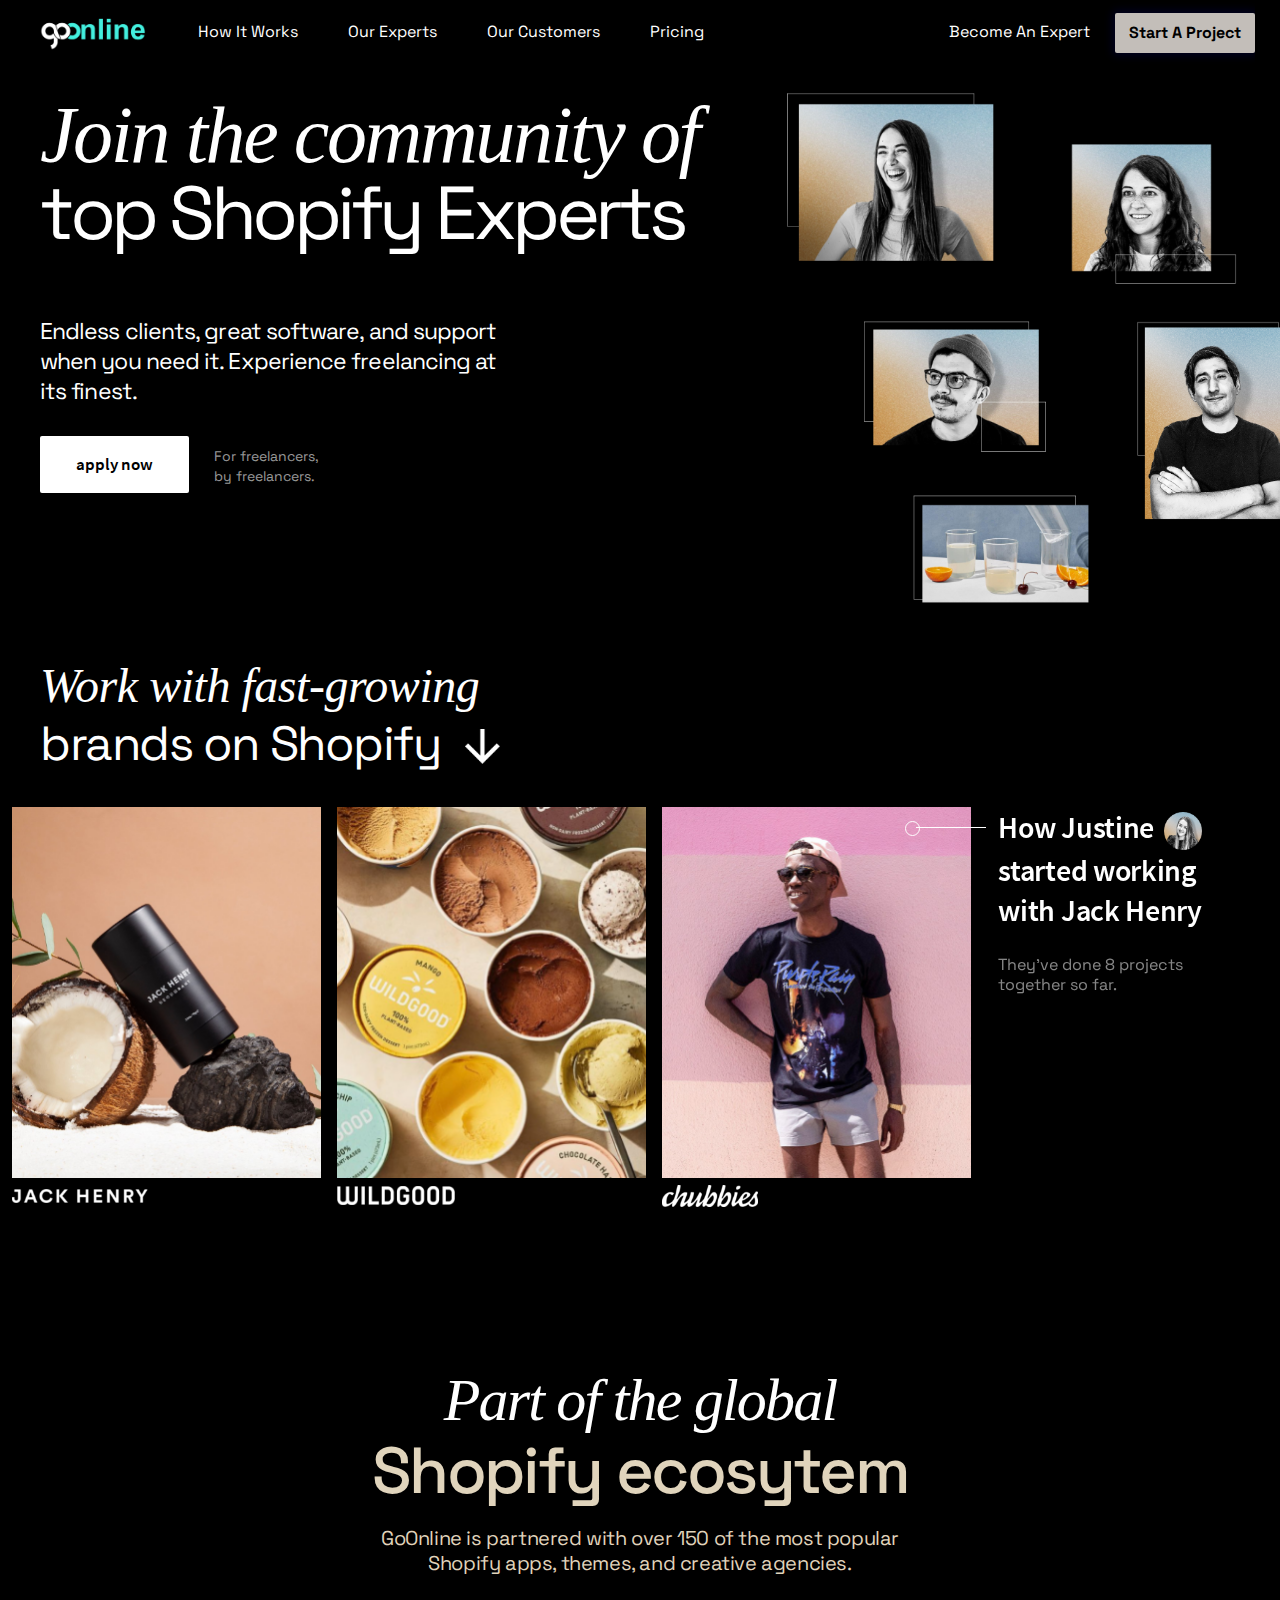
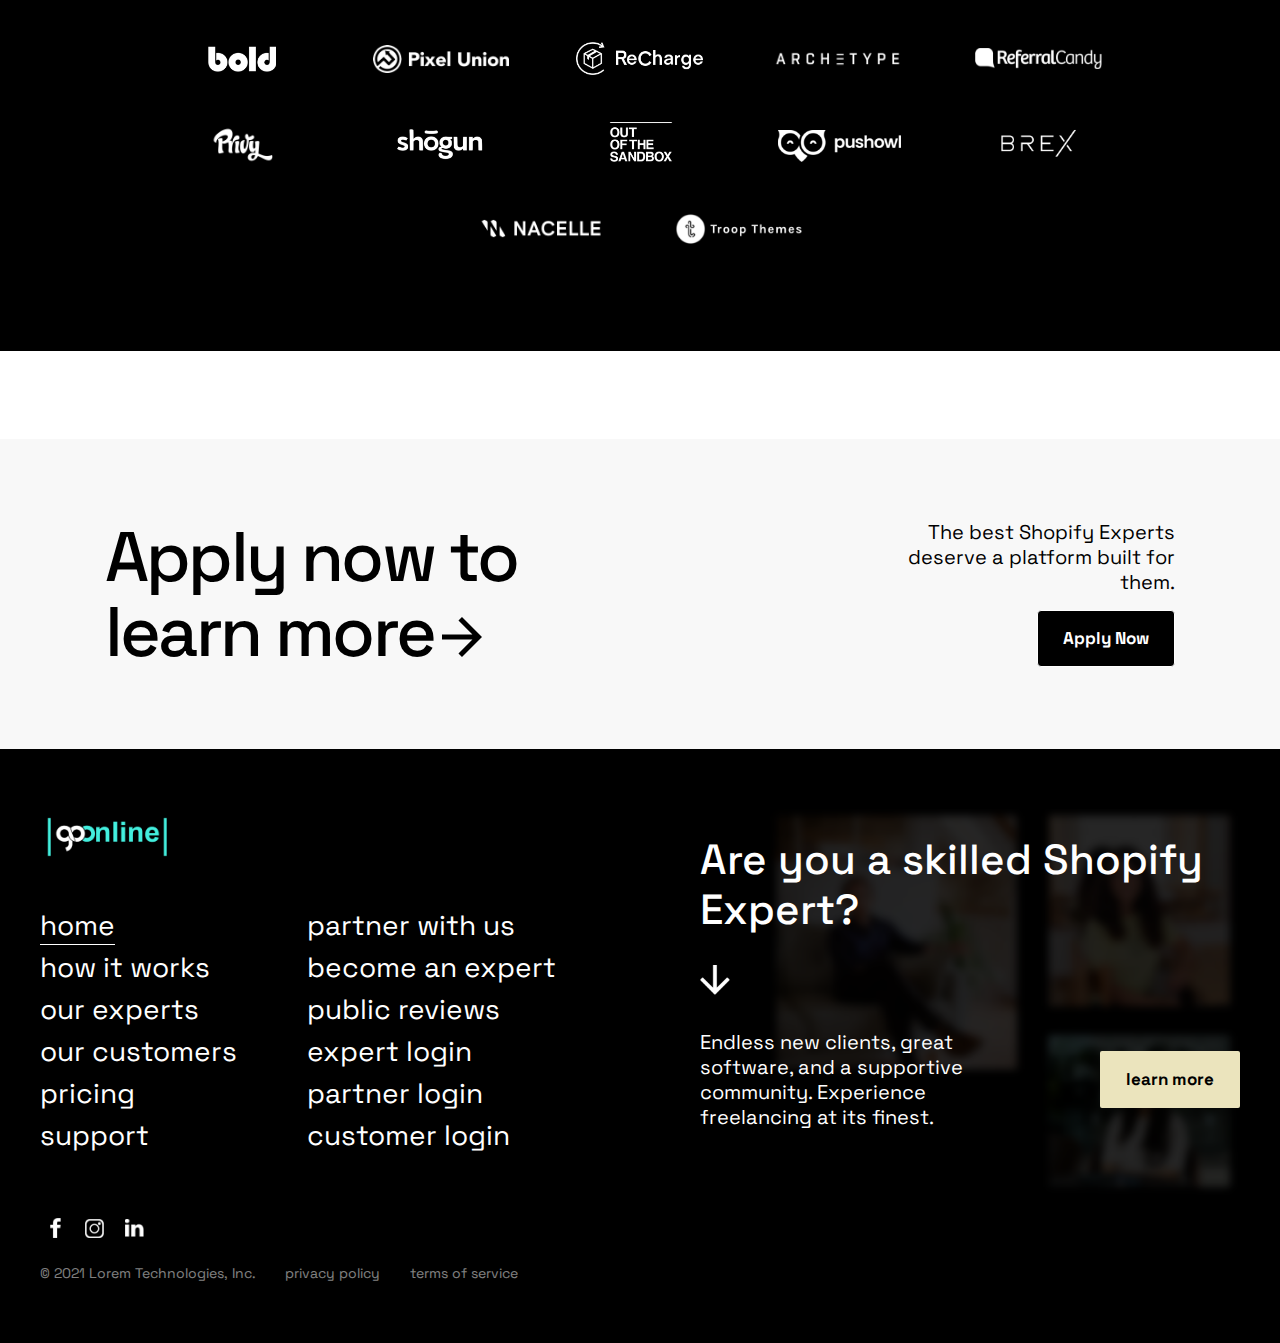
==== commit 0f1aa08a: "Become an expert" ====
--- a/become-an-expert.html
+++ b/become-an-expert.html
@@ -109,16 +109,83 @@
                 <h2>brands on Shopify</h2>
                 <span></span>
             </div>
-        </div>
-      </div>
-      <div class="lets-start-section-outer">
+            <div class="row-banner-slider">
+            <div class="banner-slider become-ae-slider">
+                <div class="img-with-txt">
+                    <img class="img-fluid" src="./assets/images/brand-product-henry.png" />
+                    <img class="img-fluid" src="./assets/images/brand-logo-henry1.png" />
+                </div>
+                <div class="img-with-txt">
+                    <img class="img-fluid" src="./assets/images/brand-product-wildgood.png" />
+                    <img class="img-fluid" src="./assets/images/brand-logo-wildgood.png" />
+                </div>
+                <div class="img-with-txt">
+                    <img class="img-fluid" src="./assets/images/brand-product-chubbies.png" />
+                    <img class="img-fluid" src="./assets/images/brand-logo-chubbies.png" />
+                </div>
+                <div class="img-with-txt">
+                    <img class="img-fluid" src="./assets/images/brand-product-plenaire.png" />
+                    <img class="img-fluid" src="./assets/images/brand-logo-plenaire.png" />
+                </div>
+            </div>
+            <div class="banner-slider-txt become-aet-slider">
+                <div>
+                <h1>How Justine<img class="img-fluid" src="./assets/images/story-icon-ogy.png" />
+                    started working
+                    with Jack Henry</h1>
+                <p>They’ve done 8 projects together so far.</p>
+                </div>
+                <div>
+                    <h1>How Joe<img class="img-fluid" src="./assets/images/story-icon-markw.png" />
+                        started working
+                        with Wildgood</h1>
+                    <p>They’ve done 2 projects together so far.</p>
+                </div>
+                <div>
+                    <h1>How Adan<img class="img-fluid" src="./assets/images/story-icon-logan.png" />
+                        started working
+                         with Plenaire</h1>
+                    <p>They’ve done 5 projects together so far.</p>
+                </div>
+                <div>
+                    <h1>How Luke<img class="img-fluid" src="./assets/images/story-icon-ivan.png" />
+                        started working
+                         with Superfluid</h1>
+                    <p>They’ve done 7 projects together so far.</p>
+                </div>
+            </div>
+            <div class="line"></div>
+            <div class="circle"></div>
+            </div>
+        </div>
+      </div>
+      <div class="shopify-brands-logo-outer become-an-expert-brandslogo">
+        <h2>Part of the global</h2>
+        <h1>Shopify ecosytem</h1>
+        <p>GoOnline is partnered with over 150 of the most popular Shopify apps, themes, and creative agencies.</p>
+        <div class="logo-imgs">
+            <img class="img-fluid" src="./assets/images/bold.png">
+            <img class="img-fluid" src="./assets/images/pxu.png">
+            <img class="img-fluid" src="./assets/images/recharge.png">
+            <img class="img-fluid" src="./assets/images/archetype.png">
+            <img class="img-fluid" src="./assets/images/referral.png">
+            <img class="img-fluid" src="./assets/images/privy.png">
+            <img class="img-fluid" src="./assets/images/shogun.png">
+            <img class="img-fluid" src="./assets/images/oots.png">
+            <img class="img-fluid" src="./assets/images/pushowl.png">
+            <img class="img-fluid" src="./assets/images/brex.png">
+            <img class="img-fluid" src="./assets/images/nacelle.png">
+            <img class="img-fluid" src="./assets/images/troop.png">
+        </div>
+      </div>
+      <div class="lets-start-section-outer become-an-expertPage-lets-start-section-outer">
         <div class="wrapper">
           <div class="text">
-            <h1>Let's start your first project </h1>
+            <h1>Apply now to learn more</h1>
             <div class="lets-start-btns">
-              <p>The best Shopify brands deserve
-                the best Shopify developers.</p>
-              <a href="#" class="btn">Start a Project</a>
+              <p>The best Shopify Experts deserve
+                a platform built for them.</p>
+              <a href="#" class="btn">Apply Now</a>
             </div>
           </div>
         </div>
--- a/assets/css/style.css
+++ b/assets/css/style.css
@@ -2418,7 +2418,7 @@
   font-weight: 400;
 }
 .how-it-works-banner-upper h1 {
-  color: hsla(0,0%,100%,.8);
+  color: hsla(0, 0%, 100%, 0.8);
   font-size: 80px;
   font-weight: 100;
   font-style: italic;
@@ -2475,7 +2475,7 @@
   margin: 0 auto;
   text-align: center;
   padding: 135px 20px 0;
-} 
+}
 .how-it-works-page-outer .upper-banner-img {
   -webkit-filter: blur(7px);
   filter: blur(7px);
@@ -2486,13 +2486,13 @@
   height: 34%;
   background-repeat: no-repeat;
   background-position: 50%;
-  background-image: url('../images/hero-bg-left.png');
+  background-image: url("../images/hero-bg-left.png");
   background-size: cover;
 }
 .how-it-works-banner-upper .upper-banner-circle {
   width: 15px;
   height: 15px;
-  border: 1px solid hsla(0,0%,100%,.7);
+  border: 1px solid hsla(0, 0%, 100%, 0.7);
   border-radius: 20px;
   display: inline-block;
   position: absolute;
@@ -2507,7 +2507,7 @@
   bottom: 0;
   width: 1px;
   height: 100%;
-  background: hsla(0,0%,100%,.7);
+  background: hsla(0, 0%, 100%, 0.7);
   margin-top: 6px;
   margin-left: 7px;
 }
@@ -2523,7 +2523,7 @@
   display: flex;
 }
 .how-it-works-banner-lower h1 span {
-  font-family: 'Space Grotesk';
+  font-family: "Space Grotesk";
   font-size: 30px;
   color: hsla(0, 0%, 100%, 0.5);
   padding: 0 7px 0 0;
@@ -2541,19 +2541,19 @@
   transition: opacity 0.2s;
   display: block;
 }
-.how-it-works-banner-lower .lower-banner-row{
+.how-it-works-banner-lower .lower-banner-row {
   display: flex;
   align-items: center;
   justify-content: center;
 }
-.lower-banner-row .txt{
+.lower-banner-row .txt {
   width: 100%;
   max-width: 55%;
   padding: 0 60px 0 80px;
   z-index: 1;
   background: #2f121a;
 }
-.lower-banner-row .img{
+.lower-banner-row .img {
   width: 100%;
   max-width: 45%;
   padding: 0 0px 0 100px;
@@ -2595,14 +2595,14 @@
 
 .txt-with-img-sec1-row .txt h1 span,
 .txt-with-img-sec2-row .txt h1 span,
-.txt-with-img-sec3-row .txt h1 span{
-  font-family: 'Space Grotesk';
+.txt-with-img-sec3-row .txt h1 span {
+  font-family: "Space Grotesk";
   font-size: 30px;
-  color: rgba(0,0,0,.3);
+  color: rgba(0, 0, 0, 0.3);
   padding: 0 7px 0 0;
 }
 .txt-with-img-sec3-row .txt h1 span {
-  color : hsla(0,0%,100%,.5)
+  color: hsla(0, 0%, 100%, 0.5);
 }
 .txt-with-img-sec1-row .txt p,
 .txt-with-img-sec2-row .txt p,
@@ -2619,12 +2619,12 @@
   display: block;
   background-color: #fff;
 }
-.txt-with-img-sec3-row .txt h1{
+.txt-with-img-sec3-row .txt h1 {
   color: #fff;
   background-color: transparent;
 }
-.txt-with-img-sec3-row .txt p{
-  color :hsla(0,0%,100%,.7);
+.txt-with-img-sec3-row .txt p {
+  color: hsla(0, 0%, 100%, 0.7);
   background-color: transparent;
 }
 .txt-with-img-sec1-row .bottom-sec {
@@ -2692,32 +2692,32 @@
   bottom: 0;
   width: 1px;
   background: #b4b4b4;
-  opacity: .7;
+  opacity: 0.7;
   z-index: -1;
 }
 .txt-with-img-sec2-row .img h2 {
   font-size: 18px;
-  font-family: 'Space Grotesk';
+  font-family: "Space Grotesk";
   font-weight: 400;
   line-height: 30px;
   color: #000;
-  letter-spacing: -.01em;
+  letter-spacing: -0.01em;
   padding: 0 0 10px 45px;
   background-repeat: no-repeat;
-  opacity: .53;
+  opacity: 0.53;
   background-position: 0 0;
   background-size: 30px 30px;
-  background-image: url('../images/quoted.png');
+  background-image: url("../images/quoted.png");
   width: 100%;
   max-width: 52%;
   margin: 0 auto;
 }
 .txt-with-img-sec2-row .img h1 {
-  font-family: 'Source-Sans-Pro-700';
+  font-family: "Source-Sans-Pro-700";
   font-size: 26px;
   line-height: 25px;
   color: #000;
-  letter-spacing: -.02em;
+  letter-spacing: -0.02em;
   margin-bottom: 10px;
 }
 .txt-with-img-sec2-row .img .bottom-sec {
@@ -2731,16 +2731,16 @@
 .txt-with-img-sec2-row .pricing-txt p {
   display: flex;
   flex-direction: column-reverse;
-  font-family: 'Source-Sans-Pro-700';
+  font-family: "Source-Sans-Pro-700";
   font-size: 14px;
   line-height: 15px;
-  opacity: .5;
+  opacity: 0.5;
   color: #000;
   margin: 0;
 }
 .txt-with-img-sec2-row .pricing-txt > div span {
   font-weight: 500;
-  font-family: 'Space Grotesk';
+  font-family: "Space Grotesk";
   font-size: 18px;
   line-height: 20px;
   opacity: 1 !important;
@@ -2755,12 +2755,12 @@
 }
 .txt-with-img-sec2-row .img h3 {
   font-size: 16px;
-  font-family: 'Source-Sans-Pro-900';
+  font-family: "Source-Sans-Pro-900";
   line-height: 20px;
   text-transform: uppercase;
   color: #000;
-  opacity: .21;
-  letter-spacing: .15em;
+  opacity: 0.21;
+  letter-spacing: 0.15em;
   text-align: right;
   display: block;
 }
@@ -2807,8 +2807,8 @@
   font-style: normal;
   font-size: 14px;
   line-height: 20px;
-  color: rgba(0,0,0,.5);
-  letter-spacing: .03em;
+  color: rgba(0, 0, 0, 0.5);
+  letter-spacing: 0.03em;
   margin-bottom: 5px;
 }
 ul#tabs-nav::after {
@@ -2827,25 +2827,25 @@
 }
 .how-it-workPage-projects-sizes-section-outer #tabs-content h3 {
   font-size: 16px;
-  font-family: 'Source-Sans-Pro-900';
+  font-family: "Source-Sans-Pro-900";
   line-height: 20px;
-  color: rgba(0,0,0,.3);
-  letter-spacing: .15em;
+  color: rgba(0, 0, 0, 0.3);
+  letter-spacing: 0.15em;
   margin-bottom: 15px;
   text-align: center;
 }
 .how-it-workPage-projects-sizes-section-outer #tabs-content h2 {
   color: #000;
-    letter-spacing: -.04em;
-    font-family: 'Source-Sans-Pro-700';
-    width: 100%;
-    max-width: 750px;
-    margin: 0 auto;
-    font-size: 35px;
-    line-height: 45px;
-    float: initial;
-    display: block;
-    text-align: center;
+  letter-spacing: -0.04em;
+  font-family: "Source-Sans-Pro-700";
+  width: 100%;
+  max-width: 750px;
+  margin: 0 auto;
+  font-size: 35px;
+  line-height: 45px;
+  float: initial;
+  display: block;
+  text-align: center;
 }
 .how-it-workPage-projects-sizes-section-outer .tab-content {
   display: block;
@@ -2856,7 +2856,7 @@
   justify-content: space-between;
   align-items: unset;
 }
-.projects-sizes-section-outer  .how-it-tabs-row .boxes {
+.projects-sizes-section-outer .how-it-tabs-row .boxes {
   width: 100%;
   max-width: 33.333%;
   position: relative;
@@ -2874,11 +2874,11 @@
 .projects-sizes-section-outer .how-it-tabs-row .boxes h5 {
   font-size: 16px;
   line-height: 22px;
-  font-family: 'Open Sans SemiBold';
-  color: #000;
-  letter-spacing: -.02em;
-}
-.txt-with-img-sec3-row{
+  font-family: "Open Sans SemiBold";
+  color: #000;
+  letter-spacing: -0.02em;
+}
+.txt-with-img-sec3-row {
   display: flex;
   align-items: center;
   background-color: #2f121a;
@@ -2895,18 +2895,18 @@
   background-repeat: no-repeat;
   background-position: 0;
   background-size: inherit;
-  background-image: url('../images/graphic-calendar.png');
+  background-image: url("../images/graphic-calendar.png");
   padding: 130px 0 75px;
 }
 .txt-with-img-sec3-row .img h3 {
   padding-left: 35px;
-  font-family: 'Source-Sans-Pro-900';
+  font-family: "Source-Sans-Pro-900";
   font-style: normal;
   font-size: 18px;
   line-height: 25px;
   text-transform: uppercase;
-  color: hsla(0,0%,100%,.25);
-  letter-spacing: .15em;
+  color: hsla(0, 0%, 100%, 0.25);
+  letter-spacing: 0.15em;
 }
 .txt-with-img-sec3-row .img h3 span {
   display: inline-block;
@@ -2921,19 +2921,19 @@
   transform: translateX(-50%);
 }
 .txt-with-img-sec3-row .img h4 {
-  font-family: 'Space Grotesk';
+  font-family: "Space Grotesk";
   font-weight: 500;
   font-style: normal;
   font-size: 20px;
   line-height: 25px;
   color: #fff;
-  letter-spacing: -.01em;
+  letter-spacing: -0.01em;
   margin: 15px 0 0 40px;
   padding: 0 15px 50px 65px;
   background-repeat: no-repeat;
   background-position: top left 25px;
   background-size: 30px 30px;
-  background-image: url('../images/quoted1.png');
+  background-image: url("../images/quoted1.png");
 }
 .txt-with-img-sec3-row .verticle-line {
   width: 1px;
@@ -2949,7 +2949,7 @@
   margin: 0 0 0 auto;
 }
 /* Become an Expert */
-.become-an-expert-banner-outer{
+.become-an-expert-banner-outer {
   background-color: #000;
 }
 .become-an-expert-banner-row {
@@ -2968,7 +2968,7 @@
   transform: scale(1.05, 1.05);
 }
 .become-an-expert-banner-row .txt h1 {
-  color: hsla(0,0%,100%,1);
+  color: hsla(0, 0%, 100%, 1);
   font-size: 80px;
   font-weight: 100;
   font-style: italic;
@@ -3005,9 +3005,9 @@
   transition: background-color 0.2s;
   text-decoration: none;
   border-radius: 2px;
-  font-family: 'Source-Sans-Pro-600';
+  font-family: "Source-Sans-Pro-600";
   font-weight: 700;
-  padding: 20px 45px;
+  padding: 16px 36px;
   float: left;
 }
 .become-an-expert-banner-row .txt a:hover {
@@ -3015,15 +3015,15 @@
 }
 .become-an-expert-banner-row .txt span {
   display: inline-block;
-  color: hsla(0,0%,100%,.6);
+  color: hsla(0, 0%, 100%, 0.6);
   font-size: 14px;
   line-height: 20px;
-  font-family: 'Space Grotesk';
+  font-family: "Space Grotesk";
   font-weight: 400;
   margin: 10px 0 0 25px;
 }
 .become-an-expert-banner-slider h1 {
-  color: hsla(0,0%,100%,1);
+  color: hsla(0, 0%, 100%, 1);
   font-size: 48px;
   font-weight: 100;
   font-style: italic;
@@ -3051,8 +3051,87 @@
   background-repeat: no-repeat;
   background-position: 50%;
   background-size: 35px 35px;
-  background-image: url('../images/footer-arrow.png');
+  background-image: url("../images/footer-arrow.png");
 }
 .become-an-expert-banner-slider .txt {
   padding: 0 40px 30px;
+}
+.become-an-expert-banner-slider .banner-slider {
+  display: flex;
+  width: 100%;
+  max-width: 78%;
+  margin: 0 auto 0 0;
+  padding: 0 12px 100px;
+}
+.become-an-expert-banner-slider .img-with-txt img:first-child {
+  width: 100%;
+  max-width: 95%;
+  display: block;
+}
+.become-aet-slider {
+  width: 100%;
+  max-width: 22%;
+  margin: 0 auto;
+  padding: 0 50px 0 0px;
+}
+.become-an-expert-banner-slider .banner-slider-txt h1 img {
+  display: inline-block;
+  padding: 0px 10px;
+  width: 100%;
+  max-width: 25%;
+}
+.become-an-expert-banner-slider .row-banner-slider {
+  display: flex;
+  align-items: flex-start;
+  position: relative;
+}
+.become-an-expert-banner-slider .banner-slider-txt h1 {
+  font-family: 'Source-Sans-Pro-600';
+    font-style: normal;
+    font-size: 30px;
+    line-height: 40px;
+}
+.become-an-expert-banner-slider .banner-slider-txt p {
+  font-family: 'Space Grotesk';
+    font-weight: 400;
+    font-size: 16px;
+    line-height: 20px;
+    text-align: left;
+    color: #fff;
+    opacity: .52;
+    margin: 25px 0 0 0;
+}
+.become-an-expert-banner-slider .line {
+  position: absolute;
+  width: 100%;
+  max-width: 70px;
+  height: 1px;
+  background: #fff;
+  right: 23%;
+  top: 4%;
+}
+.become-an-expert-banner-slider .circle {
+  position: absolute;
+  right: 28%;
+  border: 1px solid #fff;
+  height: 15px;
+  width: 15px;
+  border-radius: 25px;
+  top: 3%;
+  margin: -1px 2px 0 0;
+}
+.become-an-expert-brandslogo{
+ background-color: #000;
+}
+.become-an-expert-brandslogo h2 {
+  color: hsla(0, 0%, 100%, 1);
+  font-size: 60px;
+  font-weight: 100;
+  font-style: italic;
+  font-family: "ui-monospace";
+  line-height: 55px;
+  letter-spacing: -0.03em;
+}
+.become-an-expertPage-lets-start-section-outer .text h1 {
+  background-position: 68% 89%;
 }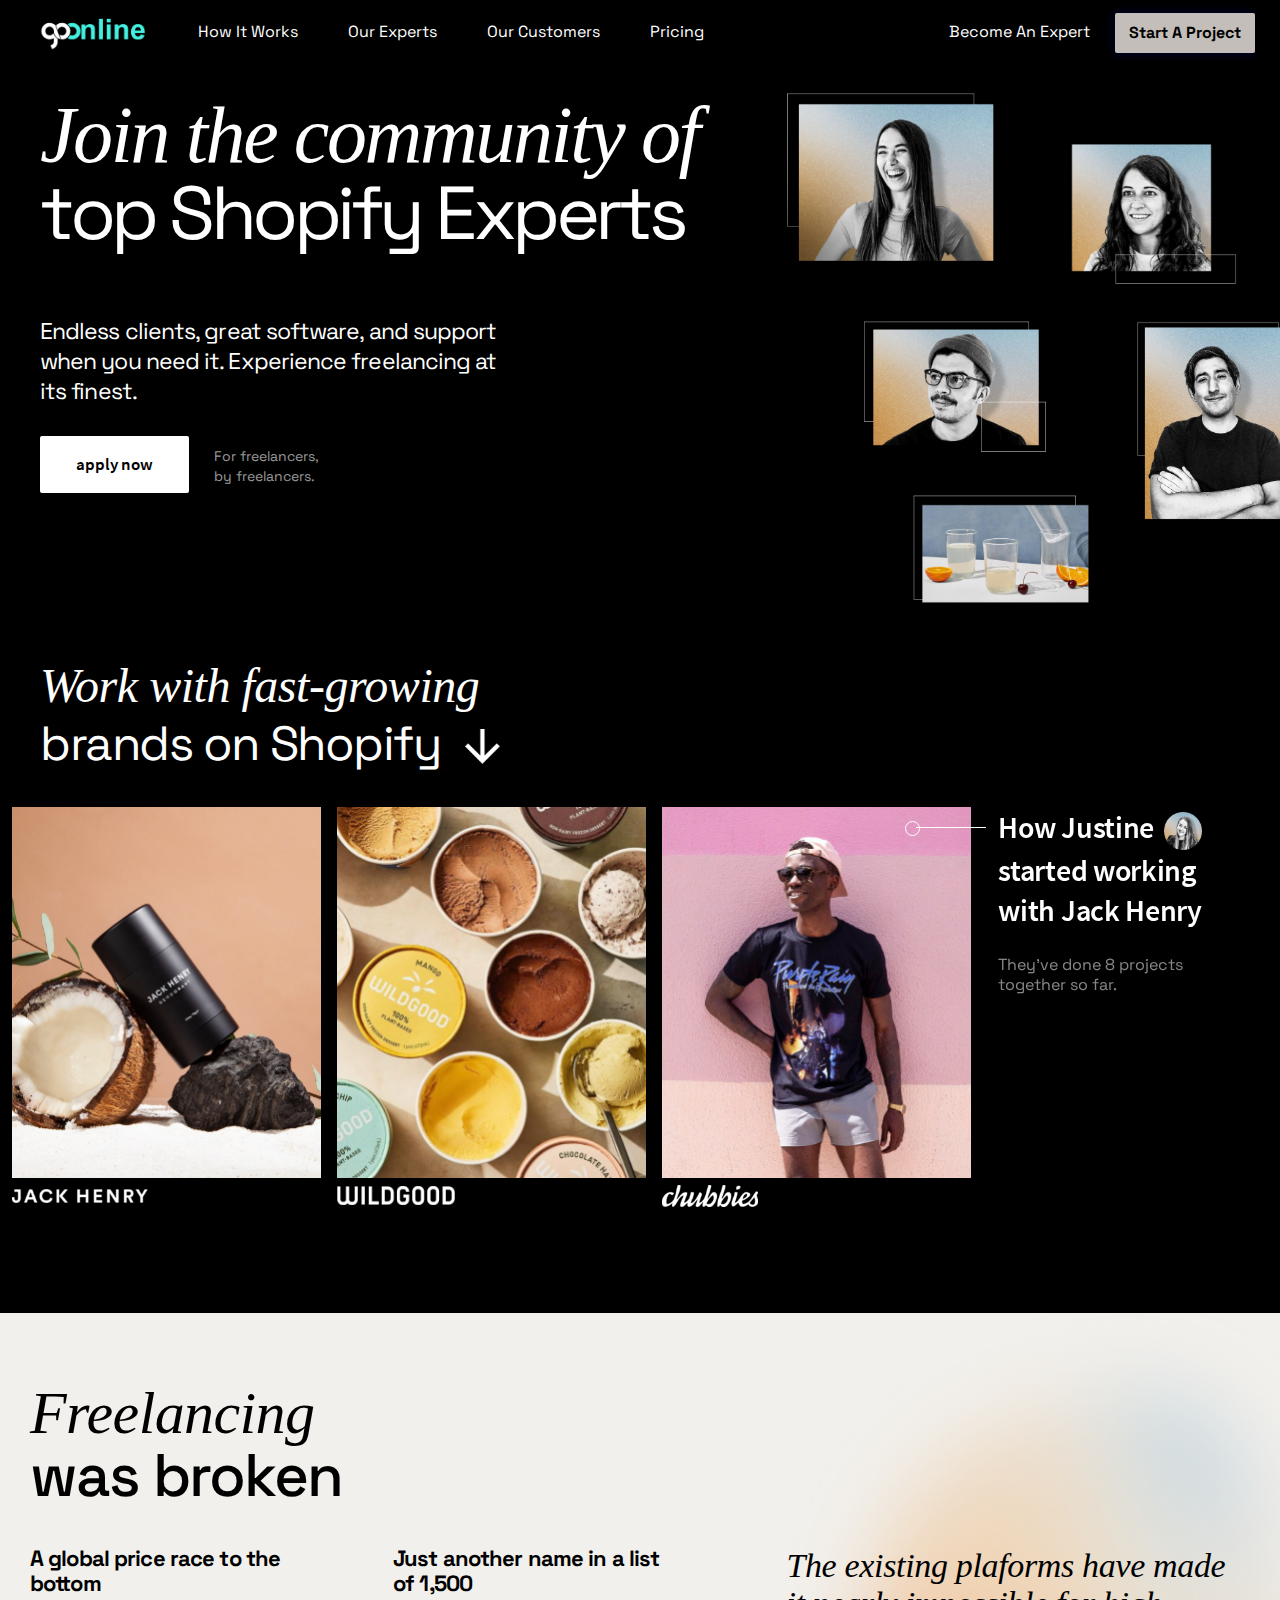
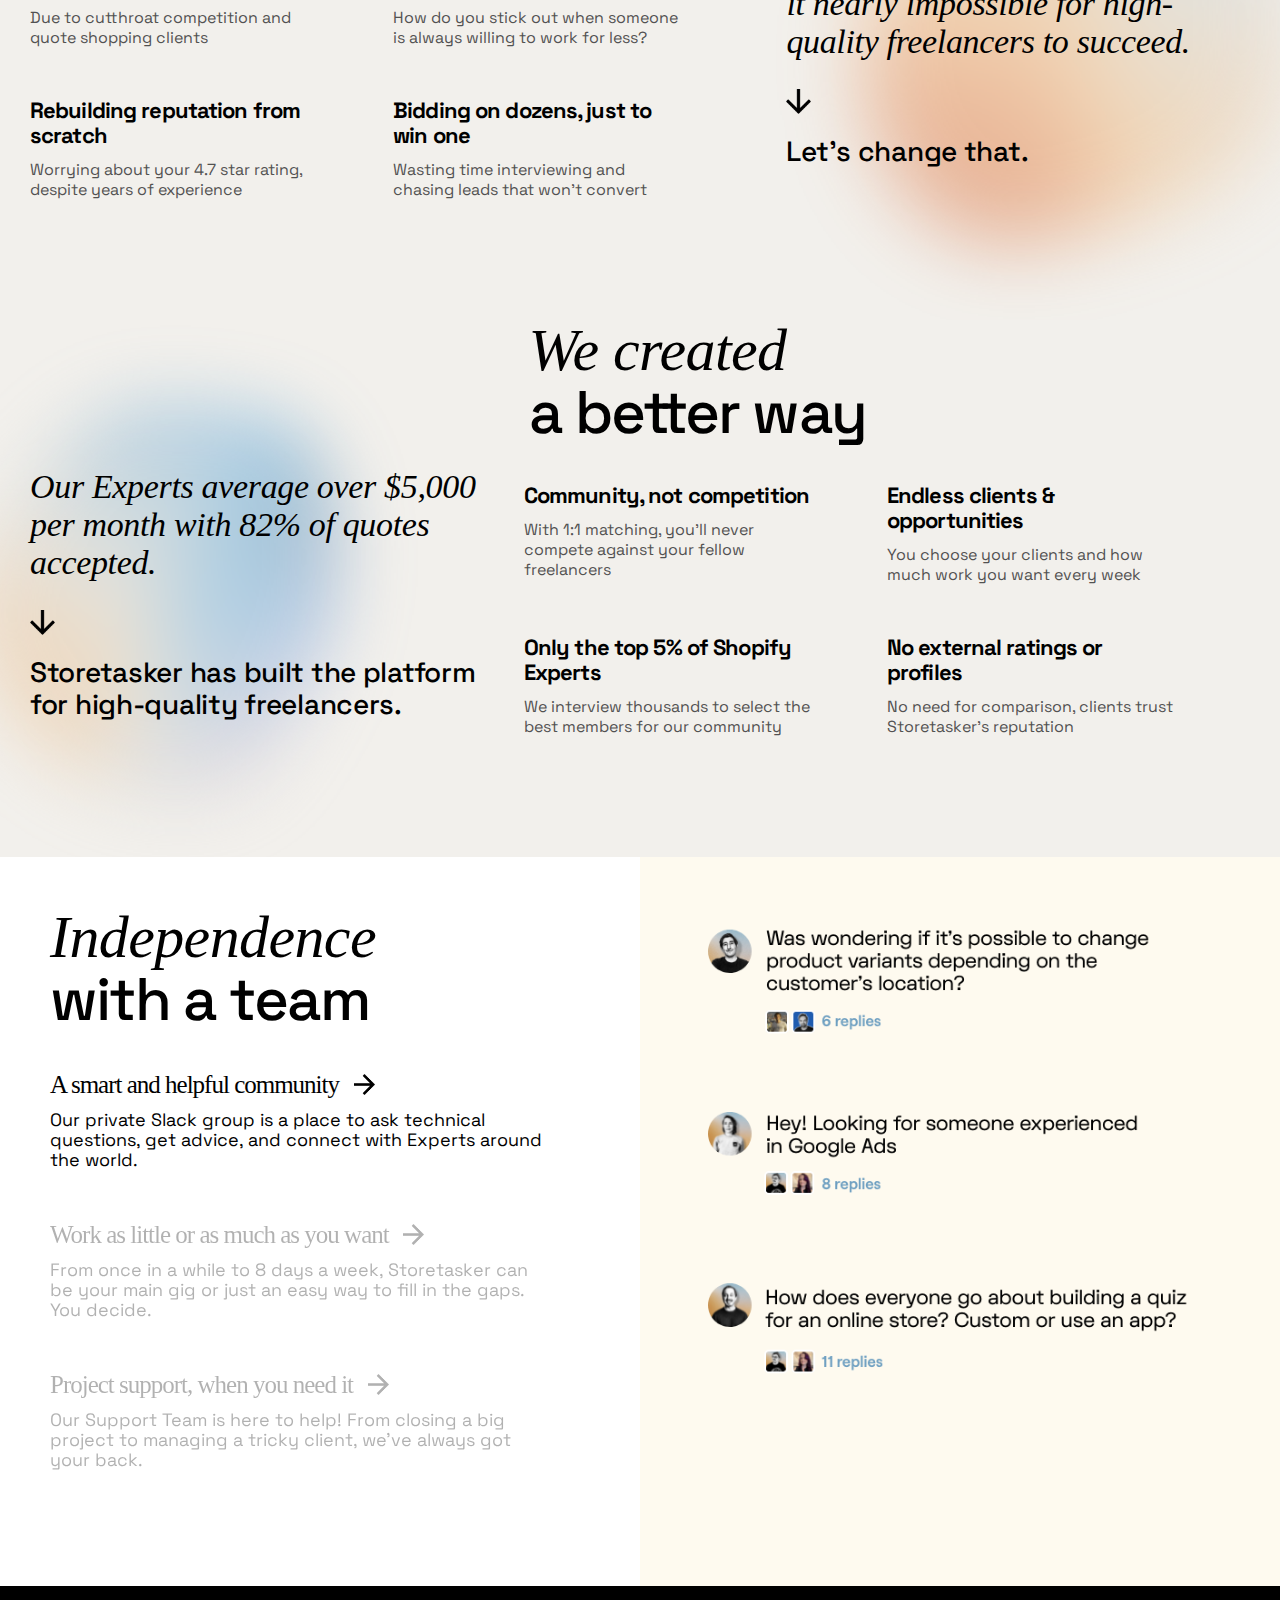
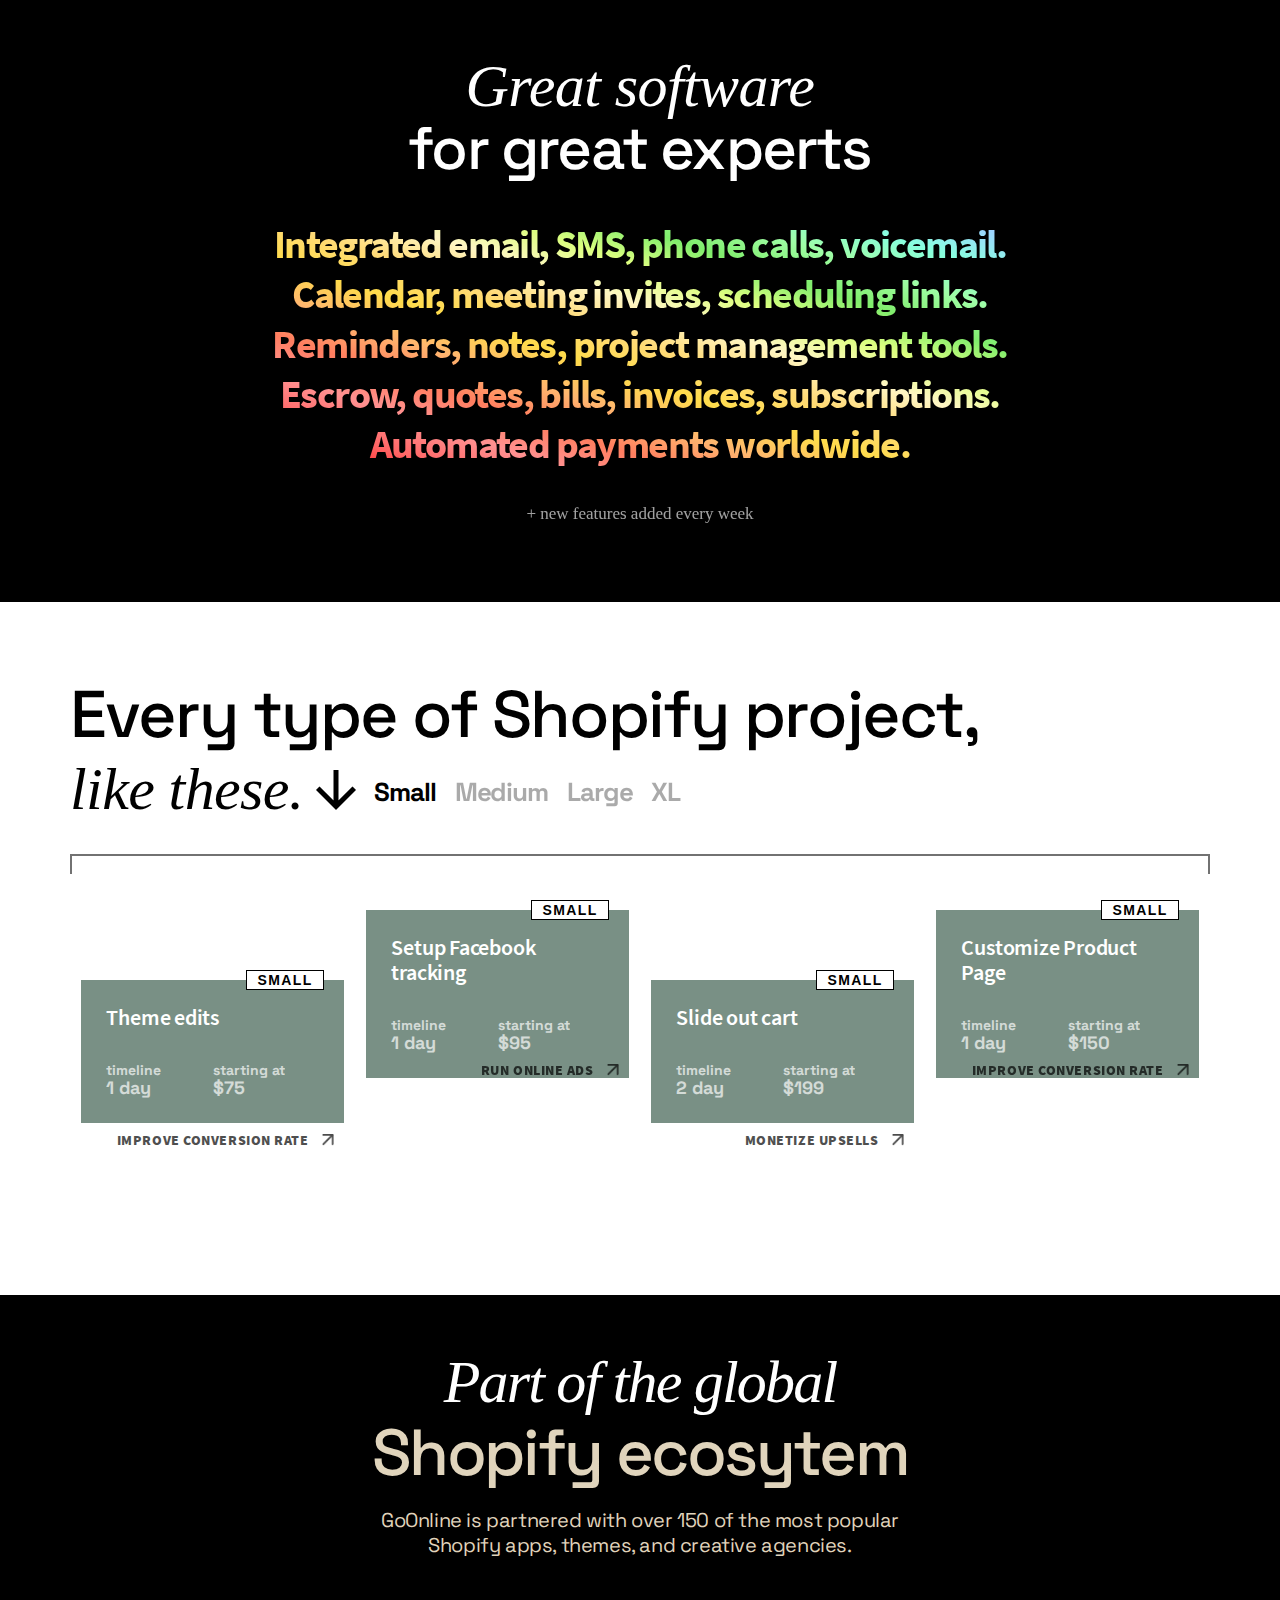
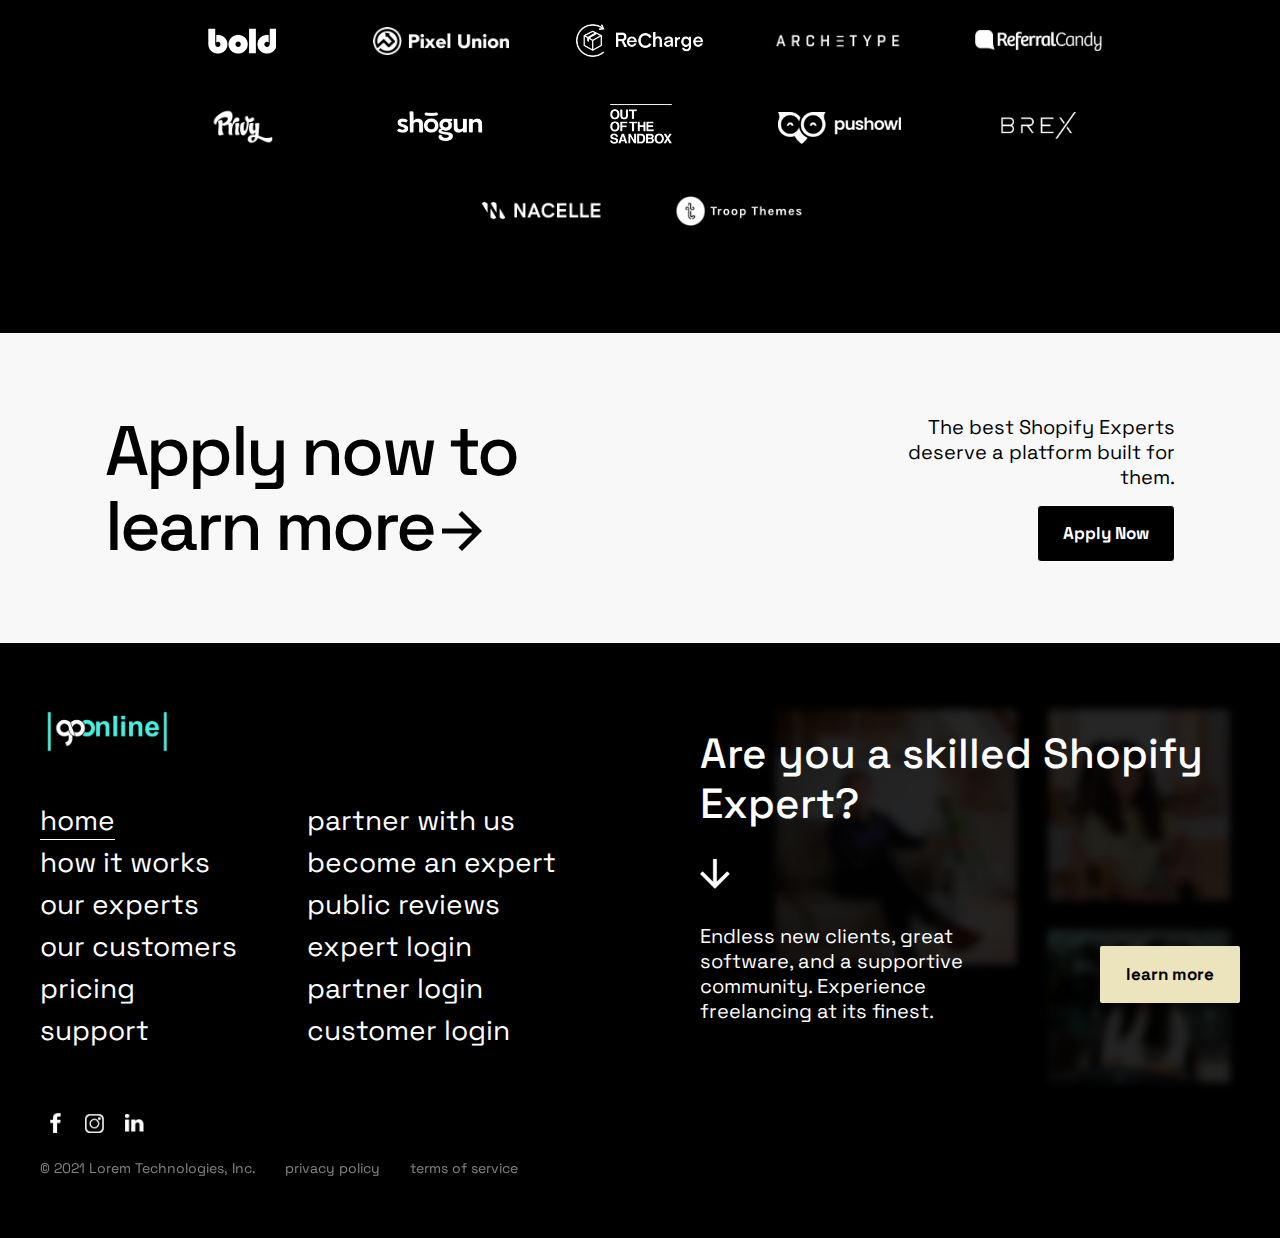
==== commit e4c2d951: "Become an Expert" ====
--- a/become-an-expert.html
+++ b/become-an-expert.html
@@ -159,6 +159,378 @@
             </div>
         </div>
       </div>
+      <div class="freelancing-txt-sec-outer">
+        <div class="top-txt-sec">
+          <div class="txt-row">
+            <div class="left-sec">
+              <h1>Freelancing</h1>
+              <h2>was broken</h2>
+              <div>
+              <h3>A global price race to the bottom</h3>
+              <p> Due to cutthroat competition and quote shopping clients</p>
+              </div>
+              <div>
+              <h3>Just another name in a list of 1,500</h3>
+              <p>How do you stick out when someone is always willing to work for less?</p>
+              </div>
+              <div>
+              <h3>Rebuilding reputation from scratch</h3>
+              <p>Worrying about your 4.7 star rating, despite years of experience</p>
+              </div>
+              <div>
+              <h3>Bidding on dozens, just to win one</h3>
+              <p>Wasting time interviewing and chasing leads that won't convert</p>
+              </div>
+            </div>
+            <div class="right-sec">
+              <h4>The existing plaforms have made it nearly impossible for high-quality freelancers to succeed.</h4>
+              <div class="arrow"></div>
+              <h5>Let's change that.</h5>
+            </div>
+          </div>
+        </div>
+      </div>
+      <div class="freelancing-txt-sec-outer better-way-txt-sec-outer">
+        <div class="bottom-txt-sec">
+          <div class="txt-row">
+            <div class="left-sec">
+              <h1>We created</h1>
+              <h2>a better way</h2>
+              <div>
+              <h3>Community, not competition</h3>
+              <p>With 1:1 matching, you'll never compete against your fellow freelancers</p>
+              </div>
+              <div>
+              <h3>Endless clients & opportunities</h3>
+              <p>You choose your clients and how much work you want every week</p>
+              </div>
+              <div>
+              <h3>Only the top 5% of Shopify Experts</h3>
+              <p>We interview thousands to select the best members for our community</p>
+              </div>
+              <div>
+              <h3>No external ratings or profiles</h3>
+              <p>No need for comparison, clients trust Storetasker's reputation</p>
+              </div>
+            </div>
+            <div class="right-sec">
+              <h4>Our Experts average over $5,000 per month with 82% of quotes accepted.</h4>
+              <div class="arrow"></div>
+              <h5>Storetasker has built the platform for high-quality freelancers.</h5>
+            </div>
+          </div>
+        </div>
+      </div>
+      <div class="become-an-expert-tab-outer">
+        <div class="left-sec">
+          <h1>Independence</h1>
+          <h2>with a team</h2>
+          <ul id="tabs-expert-1">
+            <li><a href="#expert-tab-1" class="tabs-txt">
+              <h3>A smart and helpful community</h3>
+              <p>Our private Slack group is a place to ask technical questions, get advice, and connect with Experts around the world.</p>
+            </a></li>
+            <li><a href="#expert-tab-2" class="tabs-txt">
+              <h3>Work as little or as much as you want</h3>
+              <p>From once in a while to 8 days a week, Storetasker can be your main gig or just an easy way to fill in the gaps. You decide.</p>
+            </a></li>
+            <li><a href="#expert-tab-3" class="tabs-txt">
+              <h3>Project support, when you need it</h3>
+              <p>Our Support Team is here to help! From closing a big project to managing a tricky client, we've always got your back.</p>
+            </a></li>
+          </ul> 
+        </div>
+        <div id="tabs-content-1" class="right-sec">
+        <div id="expert-tab-1" class="tab-expert-1" >
+          <img class="img-fluid" src="./assets/images/indy-a-1.png" />
+          <img class="img-fluid" src="./assets/images/indy-a-2.png" />
+          <img class="img-fluid" src="./assets/images/indy-a-3.png" />
+        </div>
+        <div id="expert-tab-2" class="tab-expert-1">
+          <img class="img-fluid" src="./assets/images/indy-b-1.f.png" />
+          <img class="img-fluid" src="./assets/images/indy-b-2.png" />
+          <img class="img-fluid" src="./assets/images/indy-b-3.png" />
+        </div>
+        <div id="expert-tab-3" class="tab-expert-1">
+          <img class="img-fluid" src="./assets/images/indy-a-1.png" />
+          <img class="img-fluid" src="./assets/images/indy-a-2.png" />
+          <img class="img-fluid" src="./assets/images/indy-a-3.png" />
+        </div>
+        </div>
+      </div>
+      <div class="multi-color-txt-outer">
+        <h1>Great software</h1>
+        <h2>for great experts</h2>
+        <p>Integrated email, SMS, phone calls, voicemail. Calendar, meeting invites, 
+          scheduling links. Reminders, notes, project management tools. Escrow, quotes,
+           bills, invoices, subscriptions. Automated payments worldwide.</p>
+        <h5>+ new features added every week</h5>
+      </div>
+      <div class="projects-sizes-section-outer expertPage-projects-sizes-section-outer">
+        <div class="wrapper">
+          <h1>Every type of Shopify project,</h1>
+          <h2>like these.</h2>
+          <div class="arrow"></div>
+          <div class="tabs">
+            <ul id="tabs-nav">
+              <li><a href="#tab1">Small</a></li>
+              <li><a href="#tab2">Medium</a></li>
+              <li><a href="#tab3">Large</a></li>
+              <li><a href="#tab4">XL</a></li>
+            </ul>
+            <div id="tabs-content">
+              <div id="tab1" class="tab-content">
+               <div class="boxes box-1">
+                <div class="box box">
+                  <div class="project-size-item-badge">small</div>
+                  <h2>Theme edits</h2>
+                  <div class="project-size-item-cardfeature">
+                    <div class="project-size-item-featuretype">timeline</div>
+                    <div class="project-size-item-featurevalue">1 day</div>
+                  </div>
+                  <div class="project-size-item-cardfeature">
+                    <div class="project-size-item-featuretype">starting at</div>
+                    <div class="project-size-item-featurevalue">$75</div>
+                  </div>
+                </div>
+                <div class="project-size-footer">IMPROVE CONVERSION RATE</div>
+              </div>
+              <div class="boxes box-2">
+                <div class="box">
+                <div class="project-size-item-badge">small</div>
+                <h2>Setup Facebook tracking</h2>
+                <div class="project-size-item-cardfeature">
+                  <div class="project-size-item-featuretype">timeline</div>
+                  <div class="project-size-item-featurevalue">1 day</div>
+                </div>
+                <div class="project-size-item-cardfeature">
+                  <div class="project-size-item-featuretype">starting at</div>
+                  <div class="project-size-item-featurevalue">$95</div>
+                </div>
+                </div>
+                <div class="project-size-footer">RUN ONLINE ADS</div>
+              </div>
+              <div class="boxes box-3">
+                <div class="box">
+                <div class="project-size-item-badge">small</div>
+                <h2>Slide out cart</h2>
+                <div class="project-size-item-cardfeature">
+                <div class="project-size-item-featuretype">timeline</div>
+                <div class="project-size-item-featurevalue">2 day</div>
+                </div>
+                <div class="project-size-item-cardfeature">
+                <div class="project-size-item-featuretype">starting at</div>
+                <div class="project-size-item-featurevalue">$199</div>
+                </div>
+                </div>
+                <div class="project-size-footer">MONETIZE UPSELLS</div>
+              </div>
+                <div class="boxes box-4">
+                <div class="box">
+                <div class="project-size-item-badge">small</div>
+                <h2>Customize Product Page</h2>
+                <div class="project-size-item-cardfeature">
+                <div class="project-size-item-featuretype">timeline</div>
+                <div class="project-size-item-featurevalue">1 day</div>
+                </div>
+                <div class="project-size-item-cardfeature">
+                <div class="project-size-item-featuretype">starting at</div>
+                <div class="project-size-item-featurevalue">$150</div>
+                </div>
+                </div>
+                <div class="project-size-footer">IMPROVE CONVERSION RATE</div>
+              </div>
+              </div>
+              <div id="tab2" class="tab-content">
+                <div class="boxes box-1">
+                  <div class="box box">
+                    <div class="project-size-item-badge">Medium</div>
+                    <h2>Theme edits</h2>
+                    <div class="project-size-item-cardfeature">
+                      <div class="project-size-item-featuretype">timeline</div>
+                      <div class="project-size-item-featurevalue">1 day</div>
+                    </div>
+                    <div class="project-size-item-cardfeature">
+                      <div class="project-size-item-featuretype">starting at</div>
+                      <div class="project-size-item-featurevalue">$75</div>
+                    </div>
+                  </div>
+                  <div class="project-size-footer">IMPROVE CONVERSION RATE</div>
+                </div>
+                <div class="boxes box-2">
+                  <div class="box">
+                  <div class="project-size-item-badge">Medium</div>
+                  <h2>Setup Facebook tracking pixel</h2>
+                  <div class="project-size-item-cardfeature">
+                    <div class="project-size-item-featuretype">timeline</div>
+                    <div class="project-size-item-featurevalue">1 day</div>
+                  </div>
+                  <div class="project-size-item-cardfeature">
+                    <div class="project-size-item-featuretype">starting at</div>
+                    <div class="project-size-item-featurevalue">$95</div>
+                  </div>
+                  </div>
+                  <div class="project-size-footer">RUN ONLINE ADS</div>
+                </div>
+                <div class="boxes box-3">
+                  <div class="box">
+                  <div class="project-size-item-badge">Medium</div>
+                  <h2>Slide out cart</h2>
+                  <div class="project-size-item-cardfeature">
+                  <div class="project-size-item-featuretype">timeline</div>
+                  <div class="project-size-item-featurevalue">2 day</div>
+                  </div>
+                  <div class="project-size-item-cardfeature">
+                  <div class="project-size-item-featuretype">starting at</div>
+                  <div class="project-size-item-featurevalue">$199</div>
+                  </div>
+                  </div>
+                  <div class="project-size-footer">MONETIZE UPSELLS</div>
+                </div>
+                  <div class="boxes box-4">
+                  <div class="box">
+                  <div class="project-size-item-badge">Medium</div>
+                  <h2>Customize Product Page</h2>
+                  <div class="project-size-item-cardfeature">
+                  <div class="project-size-item-featuretype">timeline</div>
+                  <div class="project-size-item-featurevalue">1 day</div>
+                  </div>
+                  <div class="project-size-item-cardfeature">
+                  <div class="project-size-item-featuretype">starting at</div>
+                  <div class="project-size-item-featurevalue">$150</div>
+                  </div>
+                  </div>
+                  <div class="project-size-footer">IMPROVE CONVERSION RATE</div>
+                </div>
+              </div>
+              <div id="tab3" class="tab-content">
+                <div class="boxes box-1">
+                  <div class="box box">
+                    <div class="project-size-item-badge">Large</div>
+                    <h2>Theme edits</h2>
+                    <div class="project-size-item-cardfeature">
+                      <div class="project-size-item-featuretype">timeline</div>
+                      <div class="project-size-item-featurevalue">1 day</div>
+                    </div>
+                    <div class="project-size-item-cardfeature">
+                      <div class="project-size-item-featuretype">starting at</div>
+                      <div class="project-size-item-featurevalue">$75</div>
+                    </div>
+                  </div>
+                  <div class="project-size-footer">IMPROVE CONVERSION RATE</div>
+                </div>
+                <div class="boxes box-2">
+                  <div class="box">
+                  <div class="project-size-item-badge">Large</div>
+                  <h2>Setup Facebook tracking pixel</h2>
+                  <div class="project-size-item-cardfeature">
+                    <div class="project-size-item-featuretype">timeline</div>
+                    <div class="project-size-item-featurevalue">1 day</div>
+                  </div>
+                  <div class="project-size-item-cardfeature">
+                    <div class="project-size-item-featuretype">starting at</div>
+                    <div class="project-size-item-featurevalue">$95</div>
+                  </div>
+                  </div>
+                  <div class="project-size-footer">RUN ONLINE ADS</div>
+                </div>
+                <div class="boxes box-3">
+                  <div class="box">
+                  <div class="project-size-item-badge">Large</div>
+                  <h2>Slide out cart</h2>
+                  <div class="project-size-item-cardfeature">
+                  <div class="project-size-item-featuretype">timeline</div>
+                  <div class="project-size-item-featurevalue">2 day</div>
+                  </div>
+                  <div class="project-size-item-cardfeature">
+                  <div class="project-size-item-featuretype">starting at</div>
+                  <div class="project-size-item-featurevalue">$199</div>
+                  </div>
+                  </div>
+                  <div class="project-size-footer">MONETIZE UPSELLS</div>
+                </div>
+                  <div class="boxes box-4">
+                  <div class="box">
+                  <div class="project-size-item-badge">Large</div>
+                  <h2>Customize Product Page</h2>
+                  <div class="project-size-item-cardfeature">
+                  <div class="project-size-item-featuretype">timeline</div>
+                  <div class="project-size-item-featurevalue">1 day</div>
+                  </div>
+                  <div class="project-size-item-cardfeature">
+                  <div class="project-size-item-featuretype">starting at</div>
+                  <div class="project-size-item-featurevalue">$150</div>
+                  </div>
+                  </div>
+                  <div class="project-size-footer">IMPROVE CONVERSION RATE</div>
+                </div>
+              </div>
+              <div id="tab4" class="tab-content">
+                <div class="boxes box-1">
+                  <div class="box box">
+                    <div class="project-size-item-badge">XL</div>
+                    <h2>Theme edits</h2>
+                    <div class="project-size-item-cardfeature">
+                      <div class="project-size-item-featuretype">timeline</div>
+                      <div class="project-size-item-featurevalue">1 day</div>
+                    </div>
+                    <div class="project-size-item-cardfeature">
+                      <div class="project-size-item-featuretype">starting at</div>
+                      <div class="project-size-item-featurevalue">$75</div>
+                    </div>
+                  </div>
+                  <div class="project-size-footer">IMPROVE CONVERSION RATE</div>
+                </div>
+                <div class="boxes box-2">
+                  <div class="box">
+                  <div class="project-size-item-badge">XL</div>
+                  <h2>Setup Facebook tracking pixel</h2>
+                  <div class="project-size-item-cardfeature">
+                    <div class="project-size-item-featuretype">timeline</div>
+                    <div class="project-size-item-featurevalue">1 day</div>
+                  </div>
+                  <div class="project-size-item-cardfeature">
+                    <div class="project-size-item-featuretype">starting at</div>
+                    <div class="project-size-item-featurevalue">$95</div>
+                  </div>
+                  </div>
+                  <div class="project-size-footer">RUN ONLINE ADS</div>
+                </div>
+                <div class="boxes box-3">
+                  <div class="box">
+                  <div class="project-size-item-badge">XL</div>
+                  <h2>Slide out cart</h2>
+                  <div class="project-size-item-cardfeature">
+                  <div class="project-size-item-featuretype">timeline</div>
+                  <div class="project-size-item-featurevalue">2 day</div>
+                  </div>
+                  <div class="project-size-item-cardfeature">
+                  <div class="project-size-item-featuretype">starting at</div>
+                  <div class="project-size-item-featurevalue">$199</div>
+                  </div>
+                  </div>
+                  <div class="project-size-footer">MONETIZE UPSELLS</div>
+                </div>
+                  <div class="boxes box-4">
+                  <div class="box">
+                  <div class="project-size-item-badge">XL</div>
+                  <h2>Customize Product Page</h2>
+                  <div class="project-size-item-cardfeature">
+                  <div class="project-size-item-featuretype">timeline</div>
+                  <div class="project-size-item-featurevalue">1 day</div>
+                  </div>
+                  <div class="project-size-item-cardfeature">
+                  <div class="project-size-item-featuretype">starting at</div>
+                  <div class="project-size-item-featurevalue">$150</div>
+                  </div>
+                  </div>
+                  <div class="project-size-footer">IMPROVE CONVERSION RATE</div>
+                </div>
+              </div>
+            </div>
+          </div>
+        </div>
+      </div>
       <div class="shopify-brands-logo-outer become-an-expert-brandslogo">
         <h2>Part of the global</h2>
         <h1>Shopify ecosytem</h1>
--- a/assets/css/style.css
+++ b/assets/css/style.css
@@ -3086,20 +3086,20 @@
   position: relative;
 }
 .become-an-expert-banner-slider .banner-slider-txt h1 {
-  font-family: 'Source-Sans-Pro-600';
-    font-style: normal;
-    font-size: 30px;
-    line-height: 40px;
+  font-family: "Source-Sans-Pro-600";
+  font-style: normal;
+  font-size: 30px;
+  line-height: 40px;
 }
 .become-an-expert-banner-slider .banner-slider-txt p {
-  font-family: 'Space Grotesk';
-    font-weight: 400;
-    font-size: 16px;
-    line-height: 20px;
-    text-align: left;
-    color: #fff;
-    opacity: .52;
-    margin: 25px 0 0 0;
+  font-family: "Space Grotesk";
+  font-weight: 400;
+  font-size: 16px;
+  line-height: 20px;
+  text-align: left;
+  color: #fff;
+  opacity: 0.52;
+  margin: 25px 0 0 0;
 }
 .become-an-expert-banner-slider .line {
   position: absolute;
@@ -3120,8 +3120,8 @@
   top: 3%;
   margin: -1px 2px 0 0;
 }
-.become-an-expert-brandslogo{
- background-color: #000;
+.become-an-expert-brandslogo {
+  background-color: #000;
 }
 .become-an-expert-brandslogo h2 {
   color: hsla(0, 0%, 100%, 1);
@@ -3134,4 +3134,255 @@
 }
 .become-an-expertPage-lets-start-section-outer .text h1 {
   background-position: 68% 89%;
+}
+.freelancing-txt-sec-outer {
+  background-color: #f2f0ec;
+  padding: 70px 30px;
+  background-image: url("../images/blur-1.png");
+  background-size: contain;
+  background-position: center right -100px;
+  background-repeat: no-repeat;
+}
+.better-way-txt-sec-outer {
+  background-image: url("../images/blur-2.png");
+  background-size: contain;
+  background-position: center left -100px;
+  background-repeat: no-repeat;
+  padding-top: 0;
+}
+.better-way-txt-sec-outer .txt-row {
+  display: flex;
+  align-items: center;
+  flex-direction: row-reverse;
+}
+.better-way-txt-sec-outer .txt-row .left-sec {
+  justify-content: flex-end;
+}
+.freelancing-txt-sec-outer h1 {
+  color: #000;
+  font-size: 60px;
+  font-weight: 100;
+  font-style: italic;
+  font-family: "ui-monospace";
+  line-height: 60px;
+  letter-spacing: -0.01em;
+  width: 100%;
+}
+.freelancing-txt-sec-outer h2 {
+  font-size: 60px;
+  color: #000;
+  font-family: "Space Grotesk";
+  letter-spacing: -0.03em;
+  line-height: 50px;
+  font-weight: 500;
+  display: inline-block;
+  width: 100%;
+  padding: 0 0 45px 0;
+  margin: 0;
+  width: 100%;
+}
+.freelancing-txt-sec-outer .txt-row {
+  display: flex;
+  align-items: center;
+}
+.freelancing-txt-sec-outer .txt-row .left-sec {
+  width: 100%;
+  max-width: 62%;
+  display: flex;
+  flex-wrap: wrap;
+}
+.freelancing-txt-sec-outer .txt-row .right-sec {
+  width: 100%;
+  max-width: 38%;
+  padding: 90px 0 0 0;
+}
+.freelancing-txt-sec-outer .txt-row h3 {
+  font-size: 22px;
+  line-height: 25px;
+  letter-spacing: -0.04em;
+  font-family: "Space Grotesk";
+  font-weight: 700;
+  color: #000;
+  padding: 0 0 12px 0;
+  margin: 0;
+}
+.freelancing-txt-sec-outer .txt-row p {
+  font-family: "Space Grotesk";
+  font-weight: 400;
+  font-size: 16px;
+  line-height: 20px;
+  color: #525252;
+  margin: 0;
+}
+.freelancing-txt-sec-outer .txt-row .left-sec > div {
+  width: 100%;
+  max-width: 48%;
+  padding: 0 10% 50px 0;
+}
+.freelancing-txt-sec-outer .txt-row .right-sec h4 {
+  color: #000;
+  font-size: 34px;
+  font-weight: 100;
+  font-style: italic;
+  font-family: "ui-monospace";
+  line-height: 38px;
+  letter-spacing: -0.01em;
+}
+.freelancing-txt-sec-outer .txt-row .right-sec h5 {
+  color: #000;
+  font-size: 28px;
+  font-weight: 500;
+  font-family: "Space Grotesk";
+  line-height: 32px;
+  letter-spacing: -0.01em;
+}
+.freelancing-txt-sec-outer .txt-row .right-sec .arrow {
+  background-image: url(../images/end-arrow-right.png);
+  width: 25px;
+  height: 25px;
+  background-repeat: no-repeat;
+  transform: rotate(90deg);
+  margin: 20px 0 14px;
+  background-size: contain;
+  display: inline-block;
+}
+.better-way-txt-sec-outer h1 {
+  padding: 0 0 0 35px;
+}
+.better-way-txt-sec-outer h2 {
+  padding: 0 0 45px 35px;
+}
+.become-an-expert-tab-outer {
+  display: flex;
+  padding: 50px 50px;
+  background: linear-gradient(90deg, #fff 50%, #fefaef 50%);
+}
+.become-an-expert-tab-outer .left-sec h1 {
+  color: #000;
+  font-size: 60px;
+  font-weight: 100;
+  font-style: italic;
+  font-family: "ui-monospace";
+  line-height: 60px;
+  letter-spacing: -0.01em;
+  width: 100%;
+}
+.become-an-expert-tab-outer .left-sec h2 {
+  font-size: 60px;
+  color: #000;
+  font-family: "Space Grotesk";
+  letter-spacing: -0.03em;
+  line-height: 50px;
+  font-weight: 500;
+  display: inline-block;
+  width: 100%;
+  padding: 0 0 45px 0;
+  margin: 0;
+  width: 100%;
+}
+.become-an-expert-tab-outer .left-sec {
+  background-color: #fff;
+  width: 100%;
+  max-width: 50%;
+}
+.become-an-expert-tab-outer .right-sec {
+  background-color: #fefaef;
+  width: 100%;
+  max-width: 50%;
+}
+.become-an-expert-tab-outer .left-sec h3 {
+  font-size: 25px;
+  line-height: 30px;
+  letter-spacing: -0.04em;
+  padding: 0 0 10px 0;
+  margin: 0;
+  font-family: "Open Sans SemiBold";
+  display: flex;
+  align-items: center;
+}
+.become-an-expert-tab-outer .left-sec h3::after {
+  content: "";
+  background-image: url(../images/end-arrow-right.png);
+  background-repeat: no-repeat;
+  background-position: center center;
+  height: 30px;
+  width: 30px;
+  display: inline-block;
+  background-size: 70%;
+  margin: 0 0 0 10px;
+}
+.become-an-expert-tab-outer .left-sec p {
+  font-size: 18px;
+  line-height: 20px;
+  font-family: "Space Grotesk";
+  color: #000;
+  font-weight: 400;
+  margin: 0;
+  padding: 0 90px 0 0;
+}
+.become-an-expert-tab-outer .left-sec .tabs-txt {
+  padding: 0 0 50px 0;
+  cursor: pointer;
+  color: #000;
+}
+.become-an-expert-tab-outer .right-sec img {
+  padding: 0 0 25px 68px;
+}
+ul#tabs-expert-1 li {
+  opacity: 0.3;
+}
+ul#tabs-expert-1 li.active {
+  opacity: 1;
+}
+.multi-color-txt-outer{
+  background-color: #000;
+  text-align: center;
+  padding: 70px 30px;
+}
+.multi-color-txt-outer h1 {
+  color: #fff;
+  font-size: 60px;
+  font-weight: 100;
+  font-style: italic;
+  font-family: "ui-monospace";
+  line-height: 60px;
+  letter-spacing: -0.01em;
+  width: 100%;
+}
+.multi-color-txt-outer h2 {
+  font-size: 60px;
+  color: #fff;
+  font-family: "Space Grotesk";
+  letter-spacing: -0.03em;
+  line-height: 50px;
+  font-weight: 500;
+  display: inline-block;
+  width: 100%;
+  padding: 0 0 45px 0;
+  margin: 0;
+  width: 100%;
+}
+.multi-color-txt-outer h5 {
+  color: #fff;
+  font-family: 'Open Sans SemiBold';
+  font-size: 17px;
+  opacity: .63;
+}
+.multi-color-txt-outer p {
+  background-image: linear-gradient(to left bottom, #c7aaff, #9dd6ff, #88ffdf, #9ffda6, #80ed6c, #ddff80, #fff6c4, #ffda77, #ffdc4b,#ffb66e,#ff7e5f,#ff9191,#ff6767,#f22,#ff91d5,#ff6aee);
+  -webkit-background-clip: text;
+  -moz-background-clip: text;
+  color: transparent;
+  font-size: 40px;
+  line-height: 50px;
+  letter-spacing: -.04em;
+  font-weight: bold;
+  font-family: 'Source-Sans-Pro-700';
+  width: 100%;
+  max-width: 70%;
+  margin: 0 auto;
+  padding: 0 20px 35px;
+}
+.become-an-expertPage-lets-start-section-outer {
+  margin: 0;
 }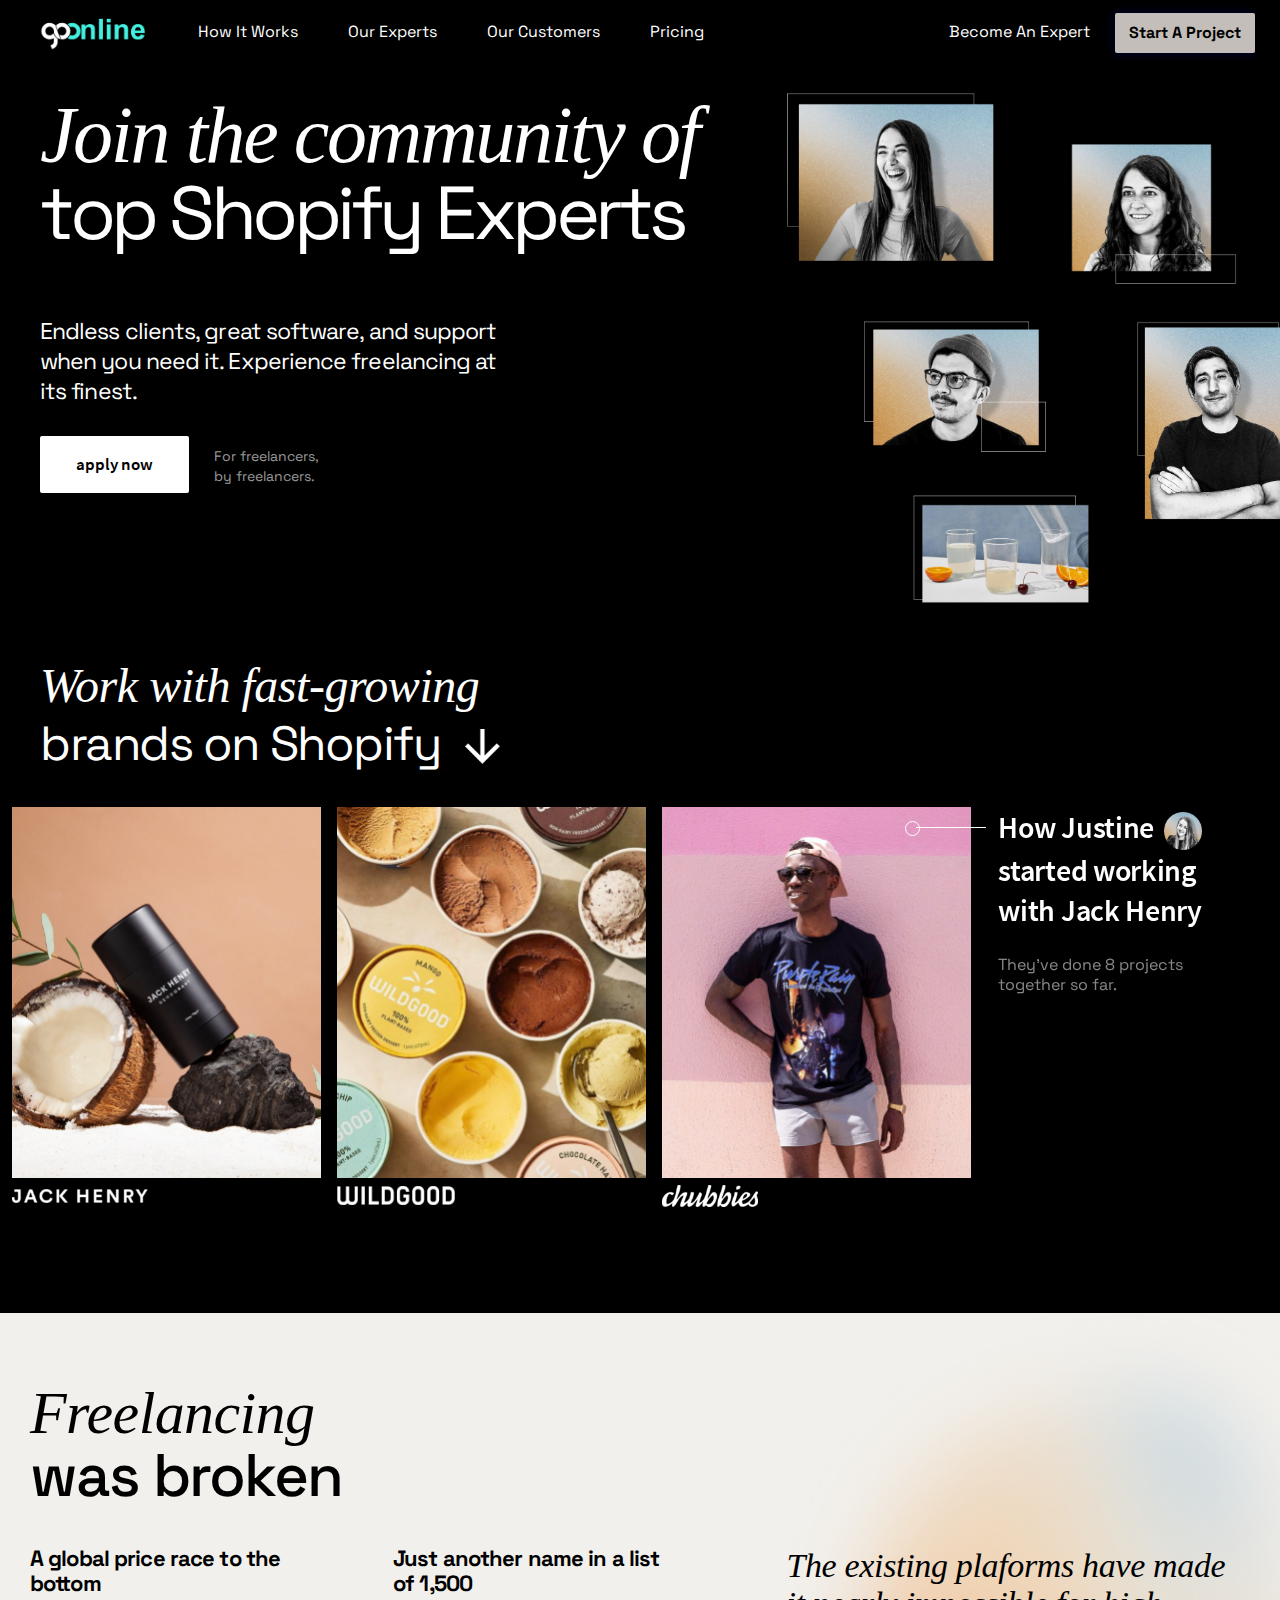
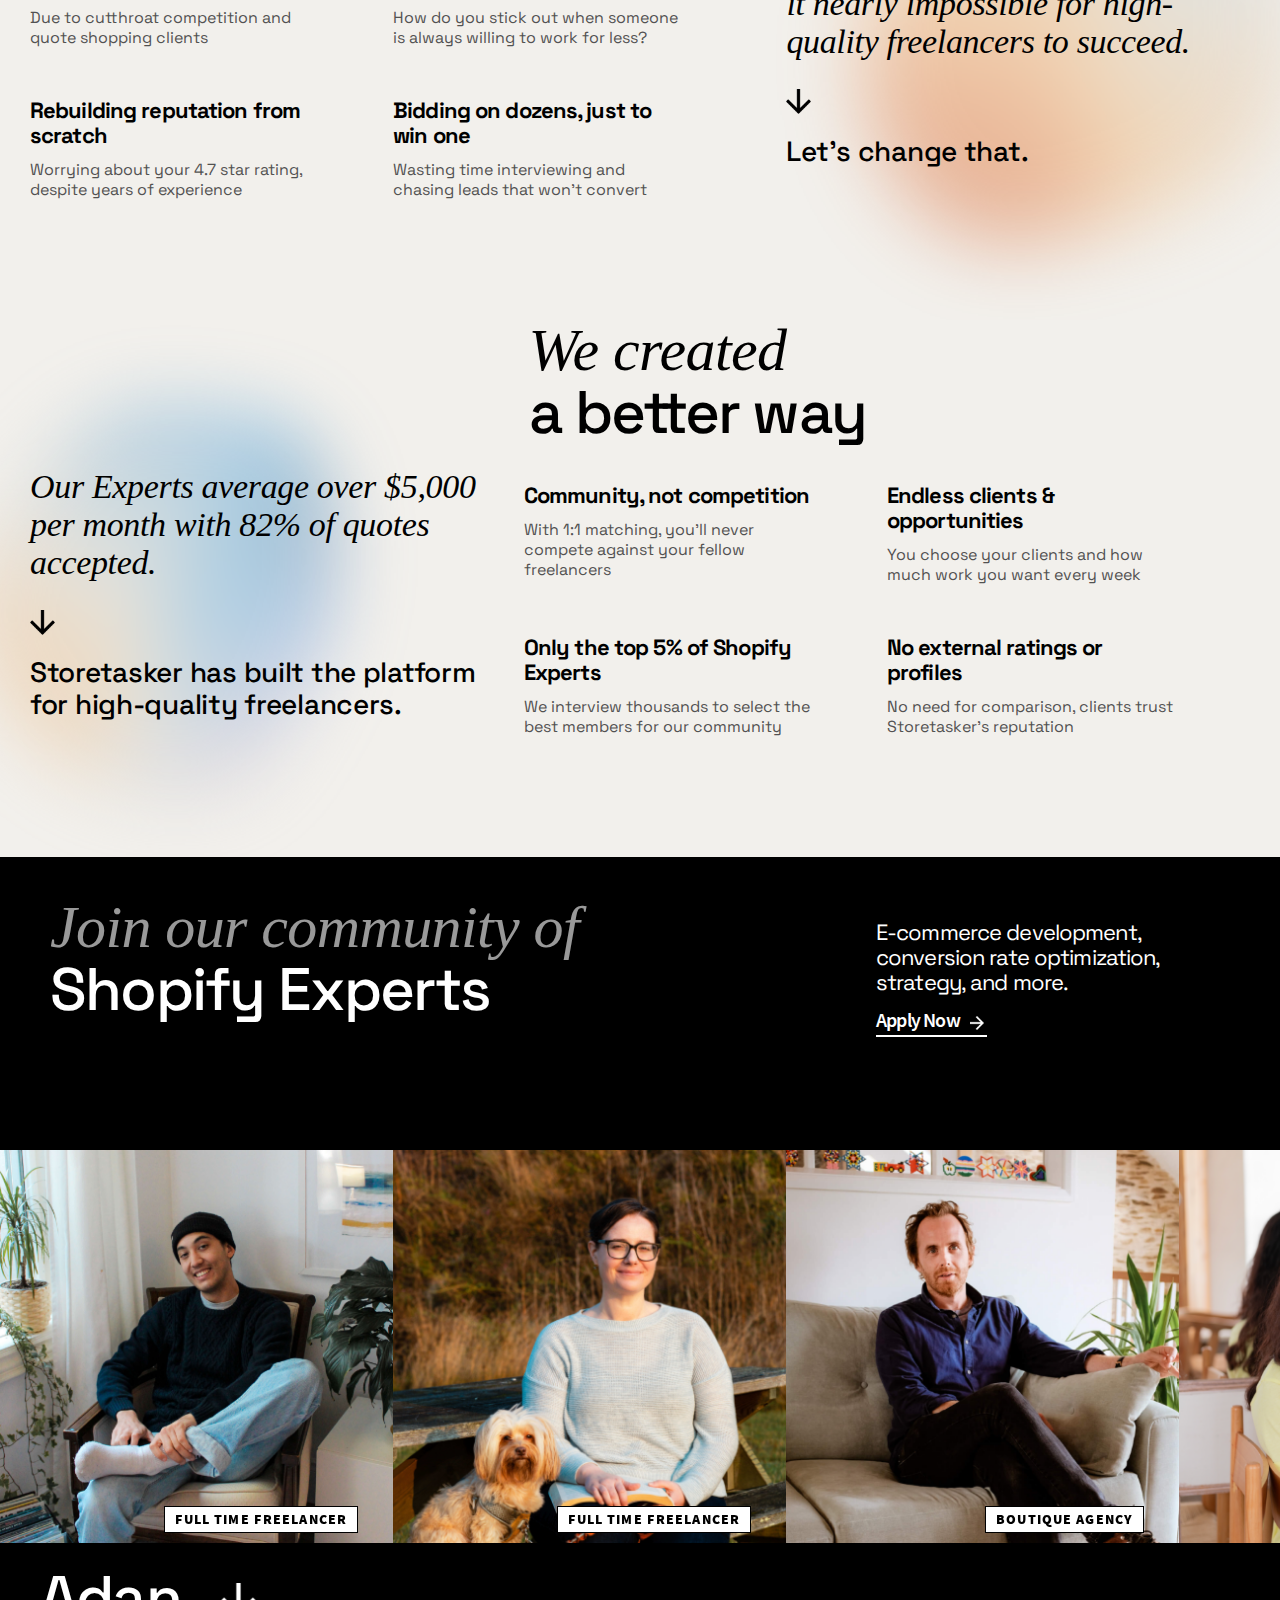
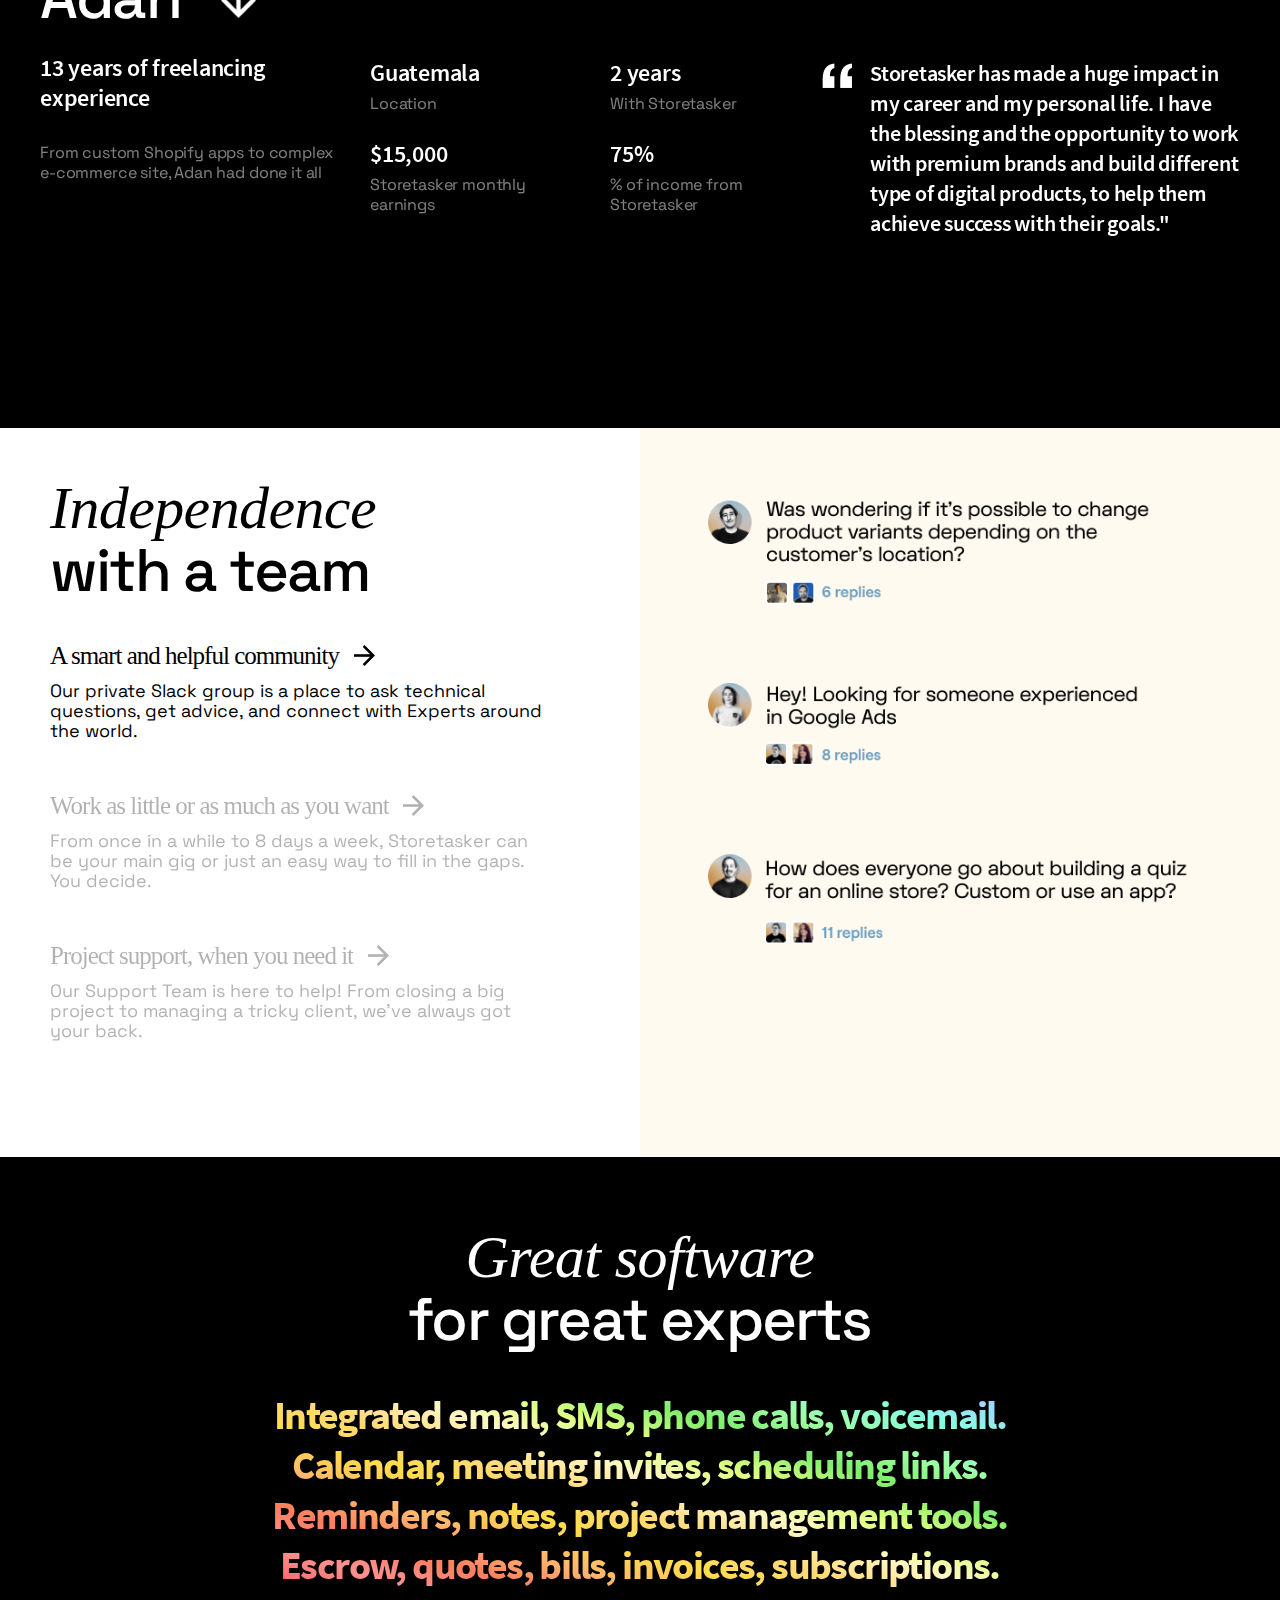
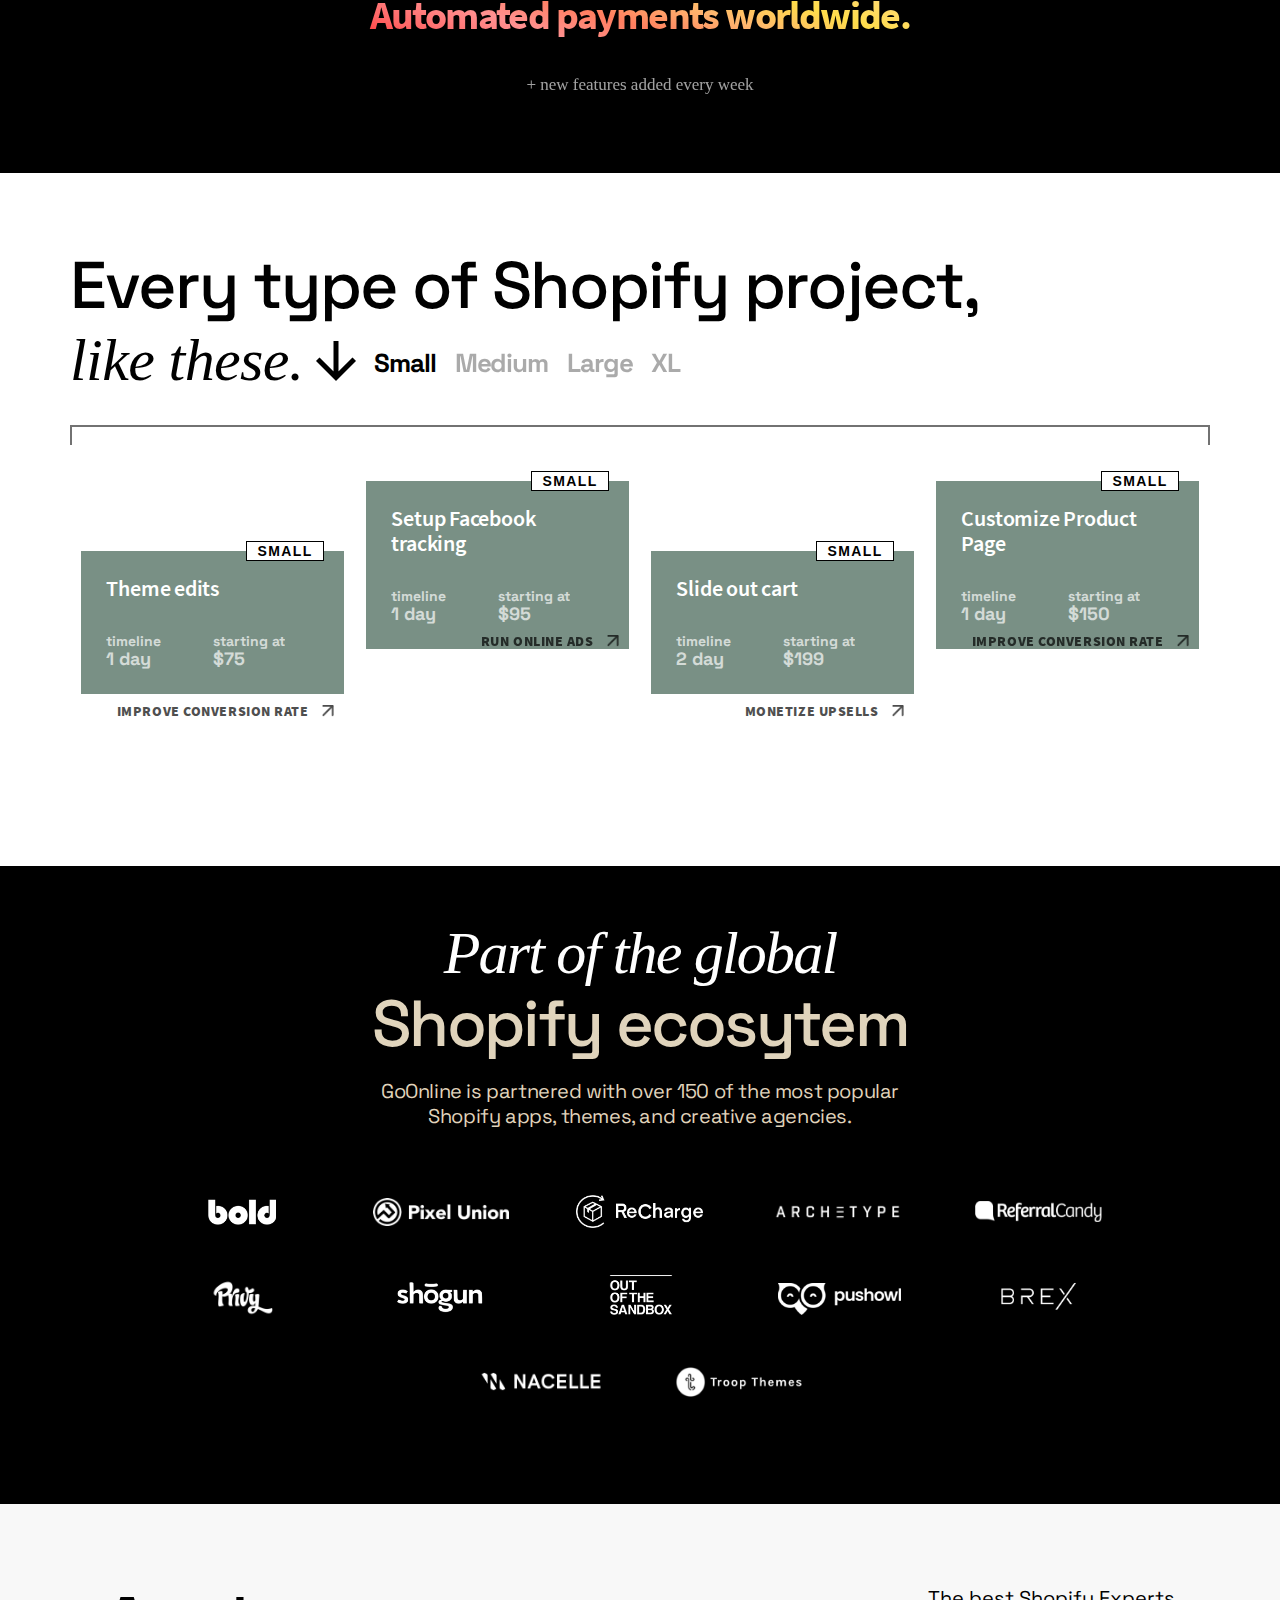
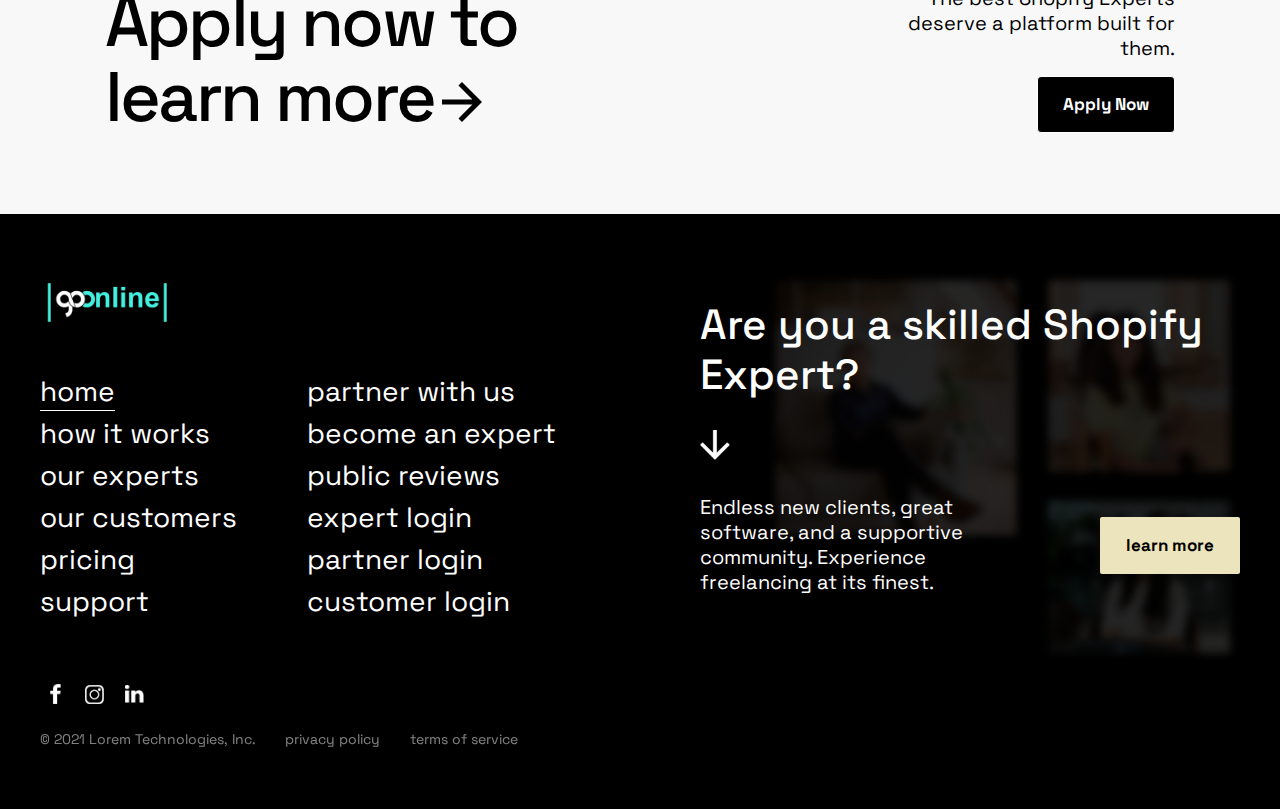
==== commit 2170e96f: "Slider + Form" ====
--- a/become-an-expert.html
+++ b/become-an-expert.html
@@ -221,6 +221,190 @@
           </div>
         </div>
       </div>
+      <div class="expert-sec-slider-outer">
+        <div class="sec-row">
+          <div class="left-sec">
+            <h1>Join our community of</h1>
+            <h2>Shopify Experts</h2>
+          </div>
+          <div class="right-sec">
+            <p>E-commerce development, conversion rate optimization, strategy, and more.</p>
+            <a href="#">Apply Now</a>
+          </div>
+        </div>
+        <div class="expert-photos expert-photos-slider">
+          <div class="wrap">
+            <img class="img-fluid" src="./assets/images/expert-1.png" />
+            <p>Full Time Freelancer</p>
+          </div>
+          <div class="wrap">
+            <img class="img-fluid" src="./assets/images/expert-2.png" />
+            <p>BOUTIQUE AGENCY</p>
+          </div>
+          <div class="wrap">
+            <img class="img-fluid" src="./assets/images/expert-3.png" />
+            <p>BOUTIQUE AGENCY</p>
+          </div>
+          <div class="wrap">
+            <img class="img-fluid" src="./assets/images/expert-4.png" />
+            <p>Full Time Freelancer</p>
+          </div>
+          <div class="wrap">
+            <img class="img-fluid" src="./assets/images/expert-5.png" />
+            <p>Full Time Freelancer</p>
+          </div>
+          <div class="wrap">
+            <img class="img-fluid" src="./assets/images/expert-6.png" />
+            <p>Full Time Freelancer</p>
+          </div>
+        </div>
+        <div class="expert-txt expert-txt-slider">
+          <div>
+          <div class="sec-row">
+            <div class="colum">
+              <h2>Adan</h2>
+              <h3>13 years of freelancing experience</h3>
+              <p>From custom Shopify apps to complex e-commerce site, Adan had done it all</p>
+            </div>
+            <div class="colum">
+              <h3>Guatemala</h3>
+              <p>Location</p>
+              <h3>$15,000</h3>
+              <p>Storetasker monthly earnings</p>
+            </div>
+            <div class="colum">
+              <h3>2 years</h3>
+              <p>With Storetasker</p>
+              <h3>75%</h3>
+              <p>% of income from Storetasker</p>
+            </div>
+            <div class="colum">
+              <h3>Storetasker has made a huge impact in my career and my personal life. I have the blessing and the opportunity to work with premium brands and build different type of digital products, to help them achieve success with their goals."</h3>
+            </div>
+          </div>
+          </div>
+          <div>
+            <div class="sec-row">
+              <div class="colum">
+                <h2>Gina</h2>
+                <h3>9 years of freelancing experience</h3>
+                <p>A former digital marketer, turned Shopify developer. She loves hiking with her dog, Lucy.</p>
+              </div>
+              <div class="colum">
+                <h3>USA</h3>
+                <p>Location</p>
+                <h3>$62,000</h3>
+                <p>Storetasker monthly earnings</p>
+              </div>
+              <div class="colum">
+                <h3>2 years</h3>
+                <p>With Storetasker</p>
+                <h3>40%</h3>
+                <p>% of income from Storetasker</p>
+              </div>
+              <div class="colum">
+                <h3>Working on Storetasker has connected me to some wonderful clients. There are tons of new opportunities every single day -- no more awkward gaps or slow weeks which has been so nice.”</h3>
+              </div>
+            </div>
+          </div>
+          <div>
+            <div class="sec-row">
+              <div class="colum">
+                <h2>Mark</h2>
+                <h3>15 years of freelancing experience</h3>
+                <p>Mark has built over 100 websites and enjoys crafting unique customer experiences</p>
+              </div>
+              <div class="colum">
+                <h3>England</h3>
+                <p>Location</p>
+                <h3>$15</h3>
+                <p>Clients on a monthly retainer</p>
+              </div>
+              <div class="colum">
+                <h3>3 years</h3>
+                <p>With Storetasker</p>
+                <h3>35%</h3>
+                <p>% of income from Storetasker</p>
+              </div>
+              <div class="colum">
+                <h3>Storetasker has connected me with clients that would never have been possible without them. That combined with an incredible support network and community makes joining an amazing opportunity for any developer”</h3>
+              </div>
+            </div>
+          </div>
+          <div>
+            <div class="sec-row">
+              <div class="colum">
+                <h2>Chiara</h2>
+                <h3>5 years of freelancing experience</h3>
+                <p>She focuses on Shopify customizations that improve user experience and increase revenue</p>
+              </div>
+              <div class="colum">
+                <h3>Canada</h3>
+                <p>Location</p>
+                <h3>$10,800</h3>
+                <p>Storetasker monthly earnings</p>
+              </div>
+              <div class="colum">
+                <h3>2 years</h3>
+                <p>With Storetasker</p>
+                <h3>100%</h3>
+                <p>% of income from Storetasker</p>
+              </div>
+              <div class="colum">
+                <h3>I never thought I would see my career reach such great heights thanks to Storetasker. Every day, week, and month I’m thankful that I get to help clients build their brand on Shopify through code — from appearance to functionality.”</h3>
+              </div>
+            </div>
+          </div>
+          <div>
+            <div class="sec-row">
+              <div class="colum">
+                <h2>Adan</h2>
+                <h3>13 years of freelancing experience</h3>
+                <p>From custom Shopify apps to complex e-commerce site, Adan had done it all</p>
+              </div>
+              <div class="colum">
+                <h3>Guatemala</h3>
+                <p>Location</p>
+                <h3>$15,000</h3>
+                <p>Storetasker monthly earnings</p>
+              </div>
+              <div class="colum">
+                <h3>2 years</h3>
+                <p>With Storetasker</p>
+                <h3>75%</h3>
+                <p>% of income from Storetasker</p>
+              </div>
+              <div class="colum">
+                <h3>Storetasker has made a huge impact in my career and my personal life. I have the blessing and the opportunity to work with premium brands and build different type of digital products, to help them achieve success with their goals."</h3>
+              </div>
+            </div>
+          </div>
+          <div>
+            <div class="sec-row">
+              <div class="colum">
+                <h2>Thomas </h2>
+                <h3>8 years of freelancing experience</h3>
+                <p>Thomas loves building custom themes end to end and recently launched his own Shopify App</p>
+              </div>
+              <div class="colum">
+                <h3>Canada</h3>
+                <p>Location</p>
+                <h3>$7,000</h3>
+                <p>Storetasker monthly earnings</p>
+              </div>
+              <div class="colum">
+                <h3>4 years</h3>
+                <p>With Storetasker</p>
+                <h3>50%</h3>
+                <p>% of income from Storetasker</p>
+              </div>
+              <div class="colum">
+                <h3>Storetasker is the first place I go when my schedule is opens up. Over the last four years it’s enabled me to grow from a solo freelancer into a small agency, while constantly getting to work with amazing brands.”</h3>
+              </div>
+            </div>
+          </div>
+        </div>
+      </div>
       <div class="become-an-expert-tab-outer">
         <div class="left-sec">
           <h1>Independence</h1>
--- a/assets/css/style.css
+++ b/assets/css/style.css
@@ -3334,7 +3334,7 @@
 ul#tabs-expert-1 li.active {
   opacity: 1;
 }
-.multi-color-txt-outer{
+.multi-color-txt-outer {
   background-color: #000;
   text-align: center;
   padding: 70px 30px;
@@ -3364,20 +3364,38 @@
 }
 .multi-color-txt-outer h5 {
   color: #fff;
-  font-family: 'Open Sans SemiBold';
+  font-family: "Open Sans SemiBold";
   font-size: 17px;
-  opacity: .63;
+  opacity: 0.63;
 }
 .multi-color-txt-outer p {
-  background-image: linear-gradient(to left bottom, #c7aaff, #9dd6ff, #88ffdf, #9ffda6, #80ed6c, #ddff80, #fff6c4, #ffda77, #ffdc4b,#ffb66e,#ff7e5f,#ff9191,#ff6767,#f22,#ff91d5,#ff6aee);
+  background-image: linear-gradient(
+    to left bottom,
+    #c7aaff,
+    #9dd6ff,
+    #88ffdf,
+    #9ffda6,
+    #80ed6c,
+    #ddff80,
+    #fff6c4,
+    #ffda77,
+    #ffdc4b,
+    #ffb66e,
+    #ff7e5f,
+    #ff9191,
+    #ff6767,
+    #f22,
+    #ff91d5,
+    #ff6aee
+  );
   -webkit-background-clip: text;
   -moz-background-clip: text;
   color: transparent;
   font-size: 40px;
   line-height: 50px;
-  letter-spacing: -.04em;
+  letter-spacing: -0.04em;
   font-weight: bold;
-  font-family: 'Source-Sans-Pro-700';
+  font-family: "Source-Sans-Pro-700";
   width: 100%;
   max-width: 70%;
   margin: 0 auto;
@@ -3385,4 +3403,348 @@
 }
 .become-an-expertPage-lets-start-section-outer {
   margin: 0;
-}+}
+.expert-sec-slider-outer {
+  background-color: #000;
+}
+.expert-sec-slider-outer .sec-row {
+  display: flex;
+  align-items: center;
+  justify-content: space-between;
+  padding: 40px 50px 90px 50px;
+}
+.expert-sec-slider-outer .sec-row .left-sec {
+  width: 100%;
+  max-width: 70%;
+}
+.expert-sec-slider-outer .sec-row .right-sec {
+  width: 100%;
+  max-width: 30%;
+}
+.expert-sec-slider-outer .left-sec h1 {
+  color: #fff;
+  font-size: 60px;
+  font-weight: 100;
+  font-style: italic;
+  font-family: "ui-monospace";
+  line-height: 60px;
+  letter-spacing: -0.01em;
+  width: 100%;
+  opacity: 0.6;
+}
+.expert-sec-slider-outer .left-sec h2 {
+  font-size: 60px;
+  color: #fff;
+  font-family: "Space Grotesk";
+  letter-spacing: -0.03em;
+  line-height: 50px;
+  font-weight: 500;
+  display: inline-block;
+  width: 100%;
+  padding: 0 0 45px 0;
+  margin: 0;
+  width: 100%;
+}
+.expert-sec-slider-outer .right-sec p {
+  font-size: 22px;
+  line-height: 25px;
+  font-family: "Space Grotesk";
+  font-weight: 400;
+  letter-spacing: -0.04em;
+  color: hsla(0, 0%, 100%, 1);
+  transition: opacity 0.2s;
+  margin: 0px;
+  padding: 0 0 10px;
+}
+.expert-sec-slider-outer .right-sec a {
+  font-family: "Source-Sans-Pro-600";
+  font-style: normal;
+  font-size: 20px;
+  line-height: 30px;
+  color: #fff;
+  border-bottom: 2px solid #fff;
+  letter-spacing: -0.04em;
+  display: inline-flex;
+}
+.expert-sec-slider-outer .right-sec a::after {
+  content: "";
+  background-repeat: no-repeat;
+  background-position: 100%;
+  background-image: url(../images/arrow-big-up.png);
+  width: 20px;
+  background-size: 14px 14px;
+  height: 30px;
+  display: inline-block;
+  transform: rotate(90deg);
+  margin: 0 0 0 7px;
+}
+.expert-photos-slider .wrap {
+  position: relative;
+}
+.expert-photos-slider p {
+  font-size: 14px;
+  line-height: 25px;
+  position: absolute;
+  bottom: 10px;
+  right: 35px;
+  display: inline-block;
+  padding: 0 10px;
+  border: 1px solid #000;
+  font-family: "Source-Sans-Pro-900";
+  font-weight: 400;
+  text-transform: uppercase;
+  letter-spacing: 0.08em;
+  color: #000;
+  margin: 0;
+  background: #fff;
+}
+.expert-photos-slider .slick-list {
+  padding: 0 8% 0 0 !important;
+}
+.expert-txt-slider .sec-row .colum {
+  width: 100%;
+  max-width: 25%;
+}
+.expert-sec-slider-outer .expert-txt-slider .sec-row {
+  display: flex;
+  align-items: start;
+  padding: 30px 40px 150px 40px;
+}
+.expert-sec-slider-outer .expert-txt-slider .sec-row h2 {
+  font-size: 60px;
+  color: #fff;
+  font-family: "Space Grotesk";
+  letter-spacing: -0.03em;
+  line-height: 50px;
+  font-weight: 500;
+  display: inline-block;
+  width: 100%;
+  padding: 0 0 30px 0;
+  margin: 0;
+}
+.expert-sec-slider-outer .expert-txt-slider .sec-row h2::after {
+  content: "";
+  background-image: url(../images/arrow-big-up.png);
+  background-repeat: no-repeat;
+  background-position: center;
+  display: inline-block;
+  width: 35px;
+  height: 35px;
+  background-size: 100% 100%;
+  transform: rotate(180deg);
+  margin: 0 0 0 40px;
+}
+.expert-sec-slider-outer .expert-txt-slider .sec-row .colum:last-child h3 {
+  background-image: url(../images/quoted1.png);
+  background-repeat: no-repeat;
+  background-position: top left;
+  display: inline-block;
+  padding: 0 0 0 50px;
+  font-size: 22px;
+}
+.expert-sec-slider-outer .expert-txt-slider .sec-row h3 {
+  font-family: "Source-Sans-Pro-600";
+  font-style: normal;
+  font-size: 24px;
+  line-height: 30px;
+  color: #fff;
+  margin: 0;
+  padding: 0 0 30px 0;
+  letter-spacing: -0.01em;
+}
+.expert-txt-slider .sec-row .colum:not(:first-child) {
+  padding: 85px 0 0 0;
+}
+.expert-txt-slider .sec-row .colum:not(:first-child) h3 {
+  padding: 0 0 6px 0;
+}
+.expert-sec-slider-outer .expert-txt-slider .sec-row p {
+  font-family: "Space Grotesk";
+  font-size: 16px;
+  line-height: 20px;
+  letter-spacing: -0.01em;
+  opacity: 0.5;
+  color: #fff;
+  margin: 0;
+  padding: 0 0 25px 0;
+}
+.expert-txt-slider .sec-row .colum:nth-child(2),
+.expert-txt-slider .sec-row .colum:nth-child(3) {
+  width: 100%;
+  max-width: 15%;
+  margin: 0 auto;
+}
+.expert-txt-slider .sec-row .colum:last-child {
+  width: 100%;
+  max-width: 35%;
+}
+body.modal-opens {
+  overflow: hidden;
+}
+body.modal-opens .main {
+  opacity: 0.5;
+}
+.popup-form {
+  padding: 10px 25px;
+  width: 100%;
+  max-width: 42%;
+  display: none;
+  position: fixed;
+  right: 0;
+  top: 0;
+  z-index: 9;
+  background: #fff;
+  height: 100%;
+  overflow: scroll;
+  border: 2px solid #000;
+}
+.popup-form .form-header {
+  display: flex;
+  justify-content: space-between;
+}
+.popup-form .form-body {
+  padding: 10px 0;
+}
+.form-header button.close {
+  font-size: 14px;
+  line-height: 20px;
+  font-family: "Space Grotesk";
+  padding: 5px 10px 5px 30px;
+  color: #000 !important;
+  background-color: transparent;
+  opacity: 1;
+  background-repeat: no-repeat;
+  background-position: center left 5px;
+  background-image: url("../images/icon-close-black.png");
+  background-size: 15px 15px;
+}
+.form-header button.close:hover {
+  background-color: rgba(0, 0, 0, 0.1);
+}
+.form-header button.sign-in {
+  font-size: 14px;
+  line-height: 20px;
+  font-family: "Space Grotesk";
+  padding: 5px 10px 5px 30px;
+  color: #000 !important;
+  opacity: 0.7;
+  background: transparent;
+  border: none;
+}
+.form-header button.sign-in:hover {
+  opacity: 1;
+}
+.form-body h1 {
+  font-size: 62px;
+  color: #000;
+  font-family: "Space Grotesk";
+  letter-spacing: -0.06em;
+  line-height: 80px;
+  font-weight: 700;
+}
+.form-body p {
+  font-size: 18px;
+  line-height: 30px;
+  font-family: "Source-Sans-Pro-600";
+  color: #000;
+  opacity: 1;
+  letter-spacing: -0.02em;
+  margin: 0;
+}
+.form-body form p {
+  font-size: 14px;
+  line-height: 30px;
+  font-family: "Space Grotesk";
+  color: #000;
+  opacity: 0.7;
+  letter-spacing: -0.02em;
+  margin: 0;
+  display: inline-block;
+  cursor: pointer;
+  background-repeat: no-repeat;
+  background-position: center left 5px;
+  background-image: url("../images/use-template-icon.png");
+  background-size: 20px 20px;
+  padding: 0 0 0 32px;
+  opacity: 0.7;
+}
+.form-body form p:hover {
+  opacity: 1;
+}
+.form-body form input[type="file"] {
+  width: inherit;
+  opacity: 0.7;
+  border: none;
+  padding: 0;
+  font-size: 12px;
+}
+.form-body form input[type="file"]:hover {
+  opacity: 1;
+  cursor: pointer;
+}
+.form-body form > div {
+  display: flex;
+  align-items: center;
+  justify-content: space-between;
+  border: 1px solid #000;
+  border-radius: 3px;
+  border-top: 0;
+  margin-top: -7px;
+  padding: 10px 15px;
+}
+.popup-form form label {
+  font-size: 21px;
+  line-height: 30px;
+  font-family: "Space Grotesk";
+  color: #000;
+  font-weight: 700;
+  letter-spacing: -0.02em;
+  padding: 30px 0 0 0;
+}
+.popup-form form input {
+  padding: 10px 15px;
+  font-size: 16px;
+  line-height: 30px;
+  font-family: "Space Grotesk";
+  color: #000;
+  width: 100%;
+  border: 1px solid #000;
+  border-radius: 3px;
+}
+.form-body form textarea {
+  width: 100%;
+  padding: 20px 15px;
+  border: 1px solid #000;
+  border-radius: 3px;
+}
+form textarea::placeholder {
+  color: #000;
+  opacity: 0.4;
+}
+.popup-form button.next {
+  background-color: #000;
+  font-family: "Source-Sans-Pro-700";
+  font-size: 20px;
+  line-height: 25px;
+  color: #fff;
+  cursor: pointer;
+  border-radius: 3px;
+  padding: 12px 55px 12px 25px;
+  background-repeat: no-repeat;
+  background-position: center right 25px;
+  background-image: url(../images/forward-arrow-white.png);
+  background-size: 16px 16px;
+  display: flex;
+  margin: 15px 0 0 auto;
+  border: none;
+  opacity: 0.7;
+}
+.popup-form button.next:hover {
+  opacity: 1;
+}
+.sign-in-form {
+  display: none;
+}
+.hide {
+  display: none;
+}
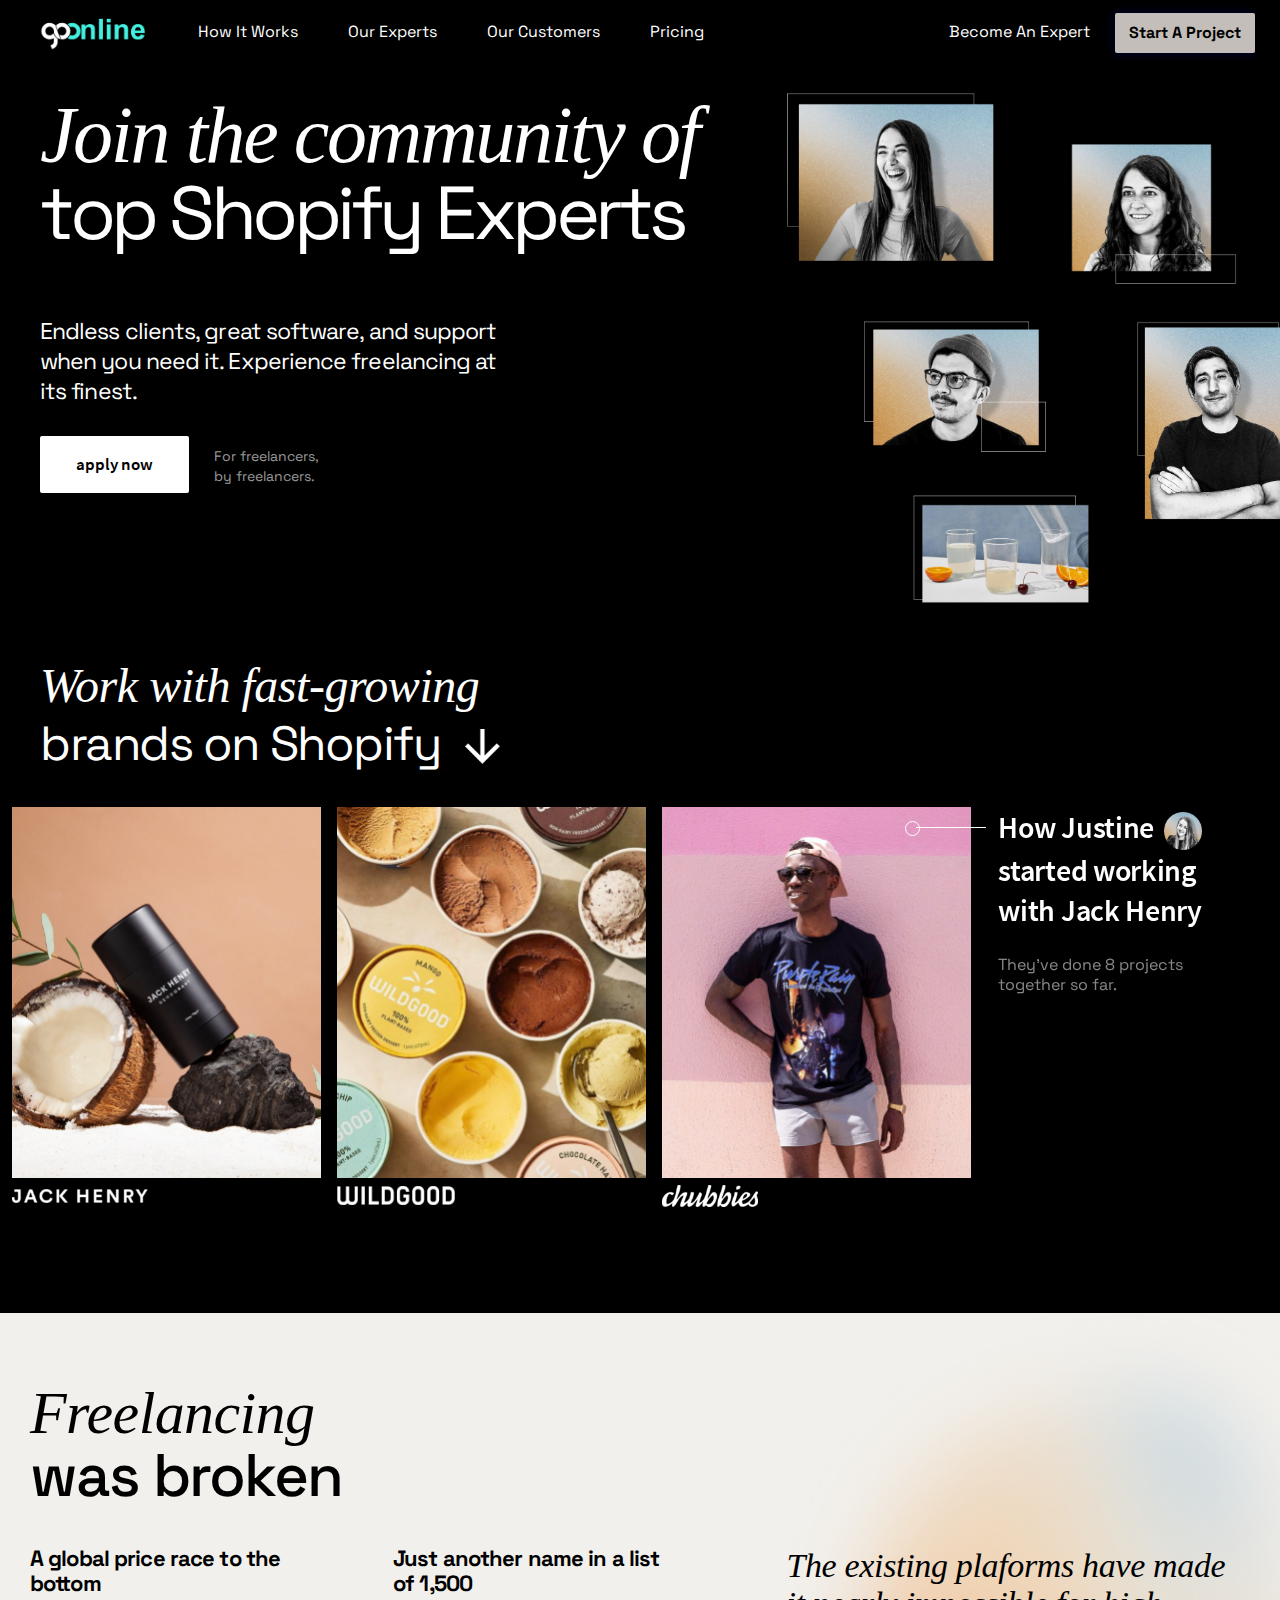
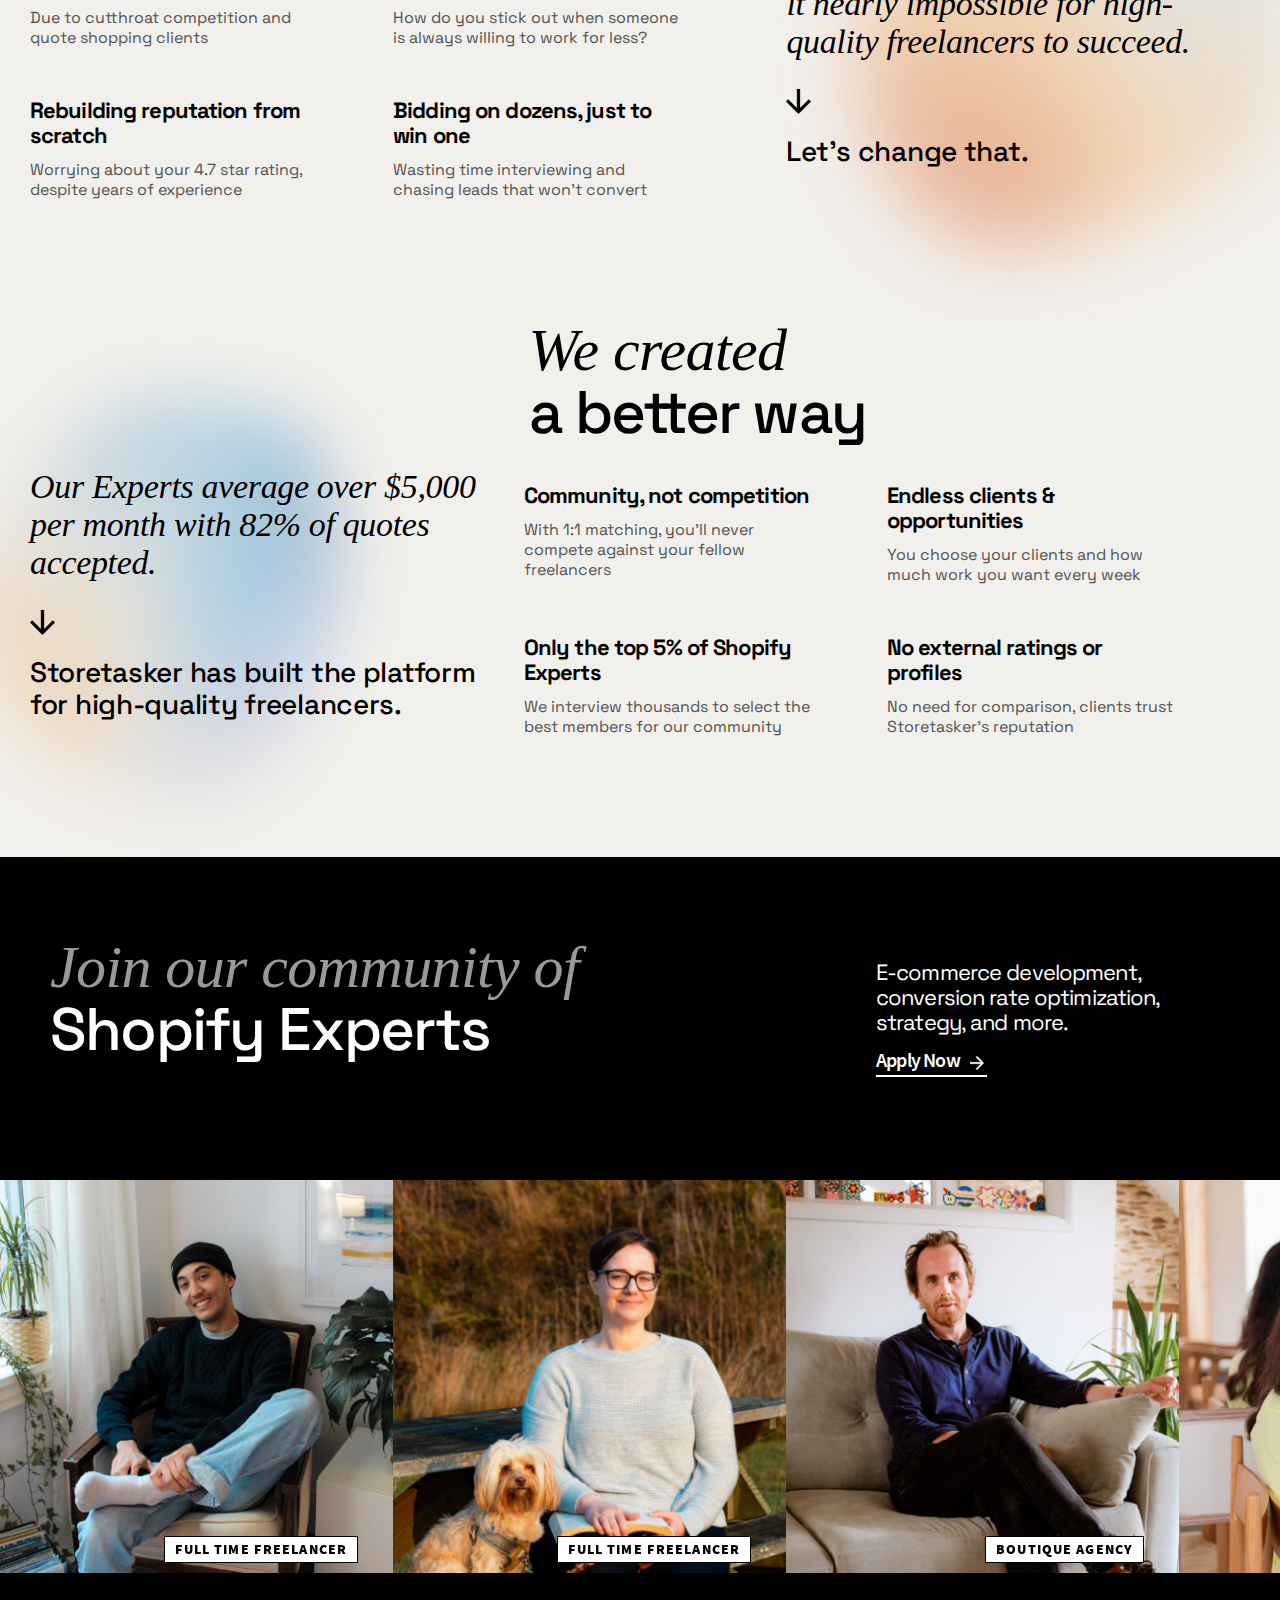
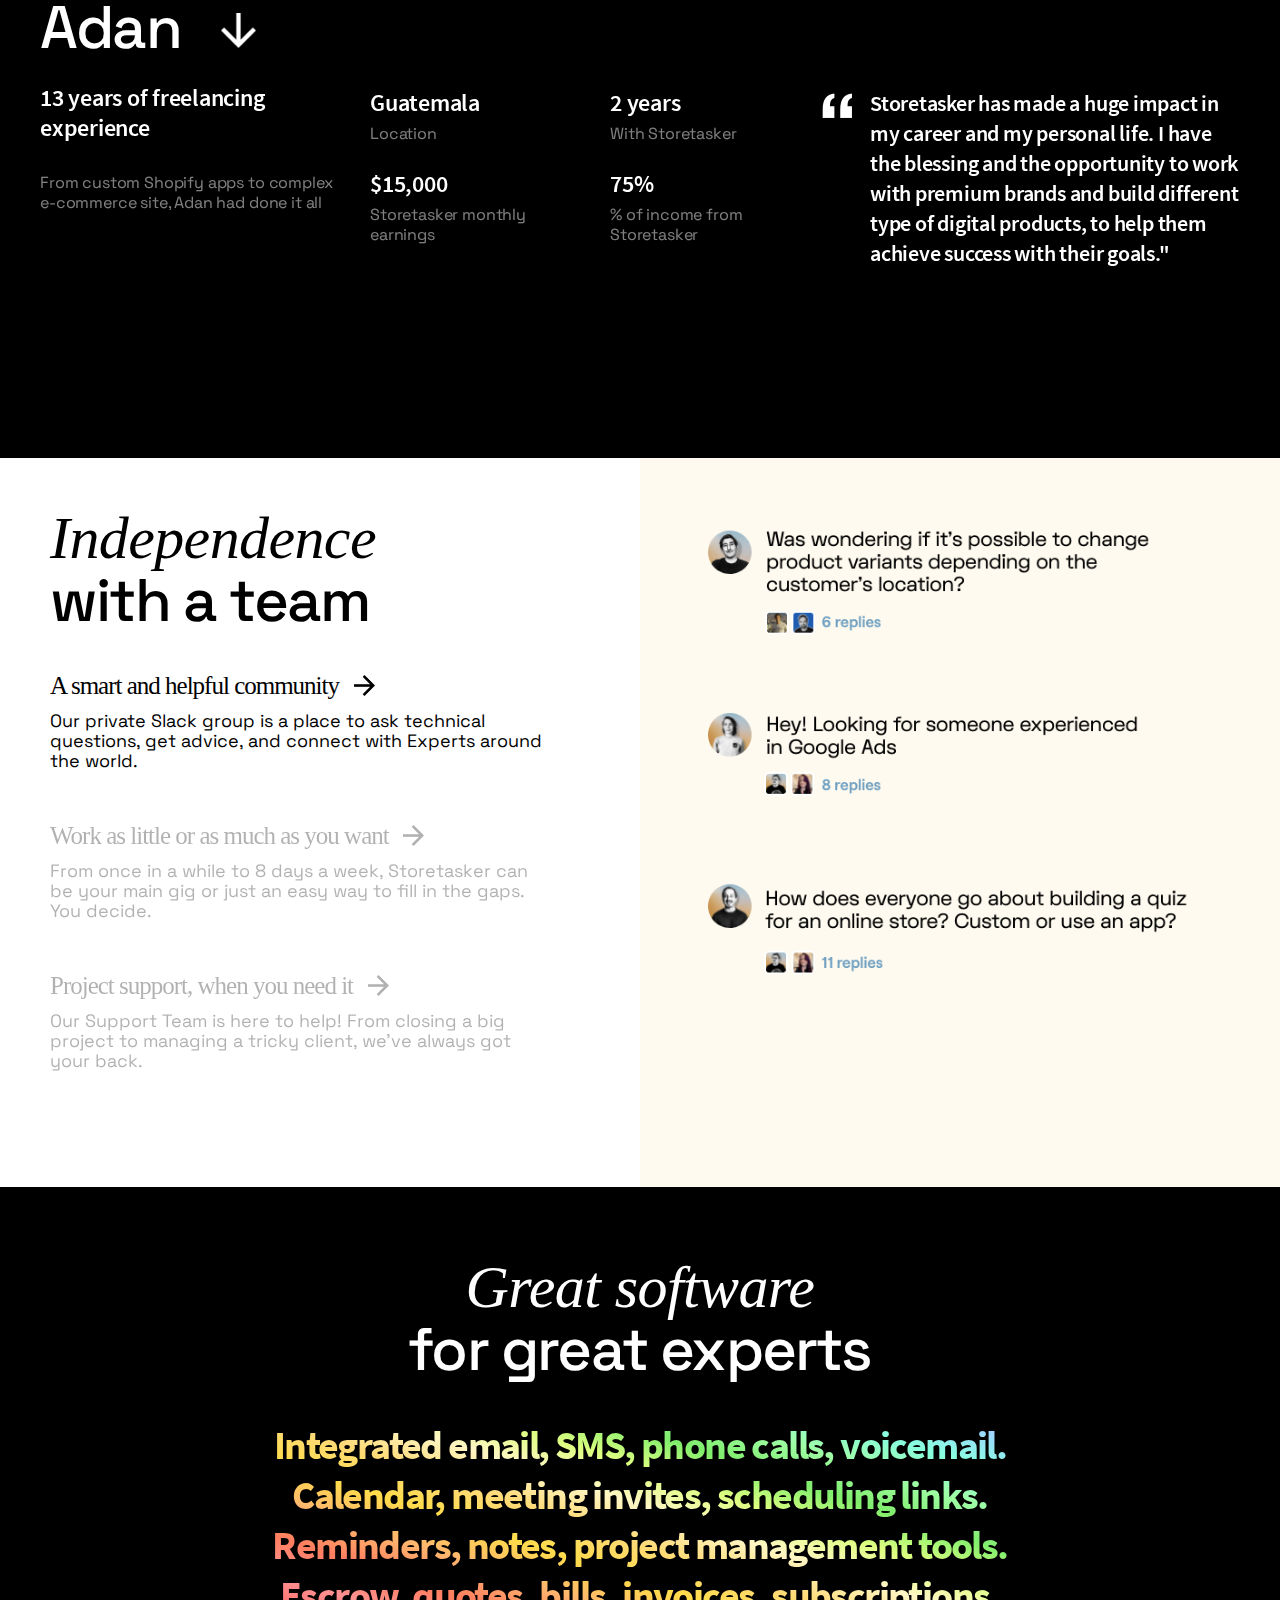
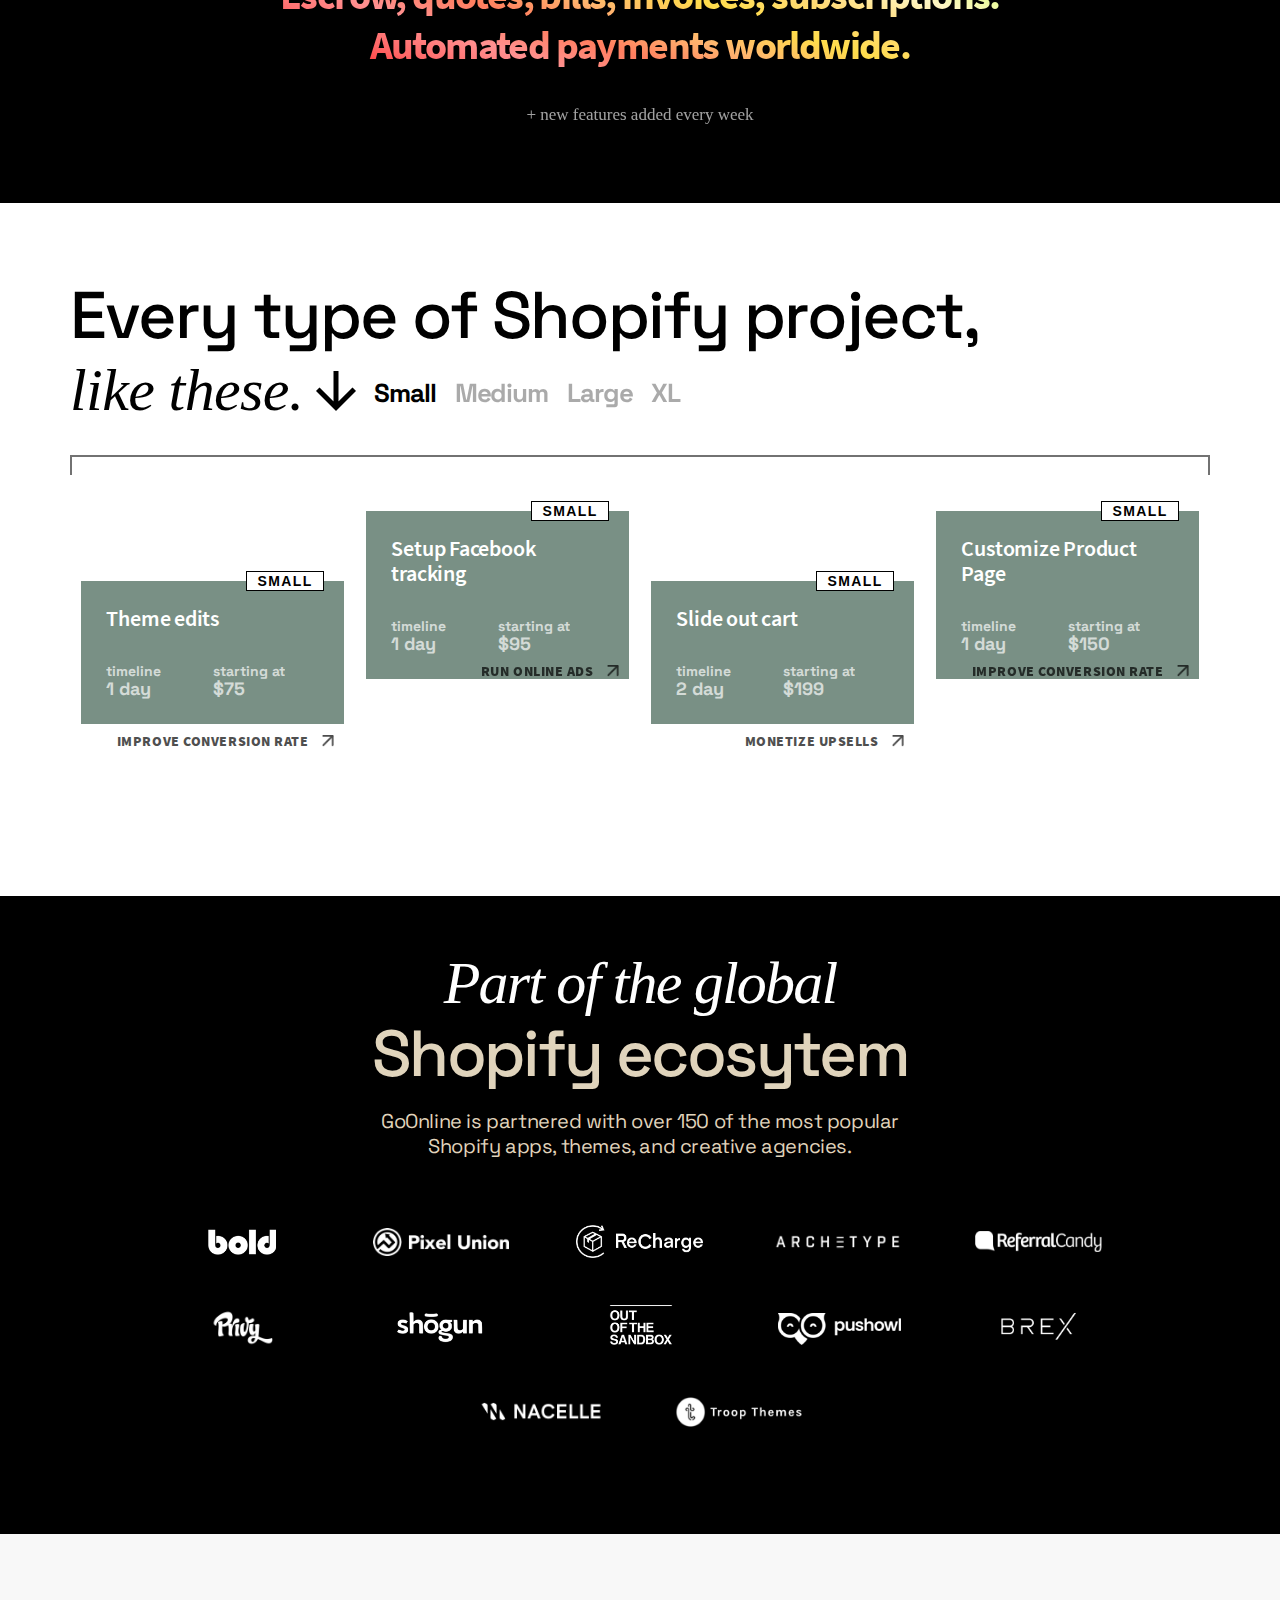
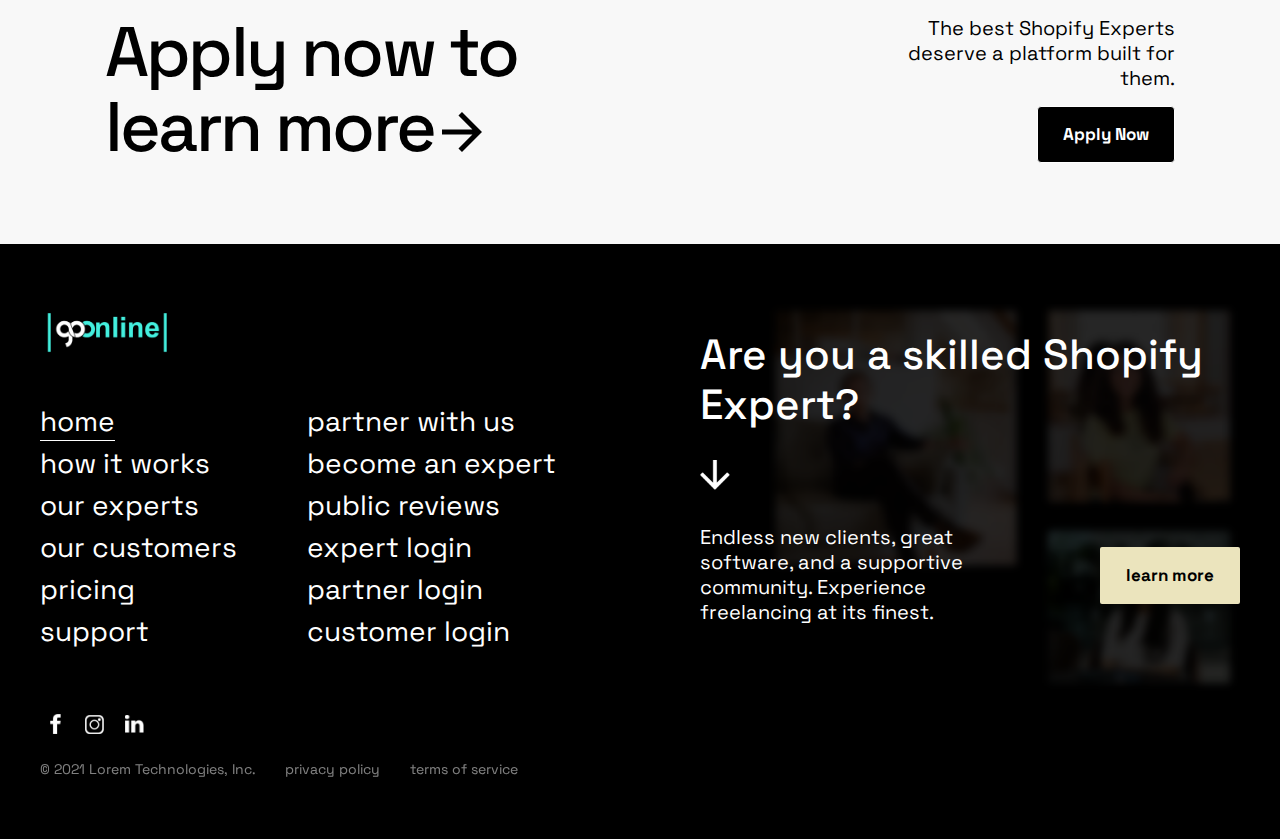
==== commit 49715361: "Headr menu + Become an expert" ====
--- a/become-an-expert.html
+++ b/become-an-expert.html
@@ -29,6 +29,94 @@
   </head>
  
   <body>
+    <div class="popup-form">
+      <div class="form-header">
+        <button class="close">close</button>
+        <button class="sign-in">or log in instead</button>
+      </div>
+      <div class="form-body">
+        <h1>Get Started</h1>
+        <p>It only takes a few minutes to kick off your first project. Then we'll match you with a Storetasker Expert.</p>
+        <form>
+        <label for="fname">Your Website</label><br>
+        <input type="email" id="email" name="email" value="" placeholder="example.com"><br>
+        <label for="fname">Tell Us About Your Project</label>
+        <p class="see-example-btn">see examples</p>
+        <textarea name="textarea" rows="5" cols="30" placeholder="Tell us as much as you can about your project. This helps us find the best expert to match you with. Feel free to link to a Google doc, share a screenshot, record a video, etc."></textarea>
+        <div>
+        <input type="file"  id="file" name="file" multiple>
+        <p>use a template</p>
+        </div>
+        </form>
+        <button class="next" type="submit" value="Submit">Next</button>
+      </div>
+      <div class="sign-in-form">
+        <h1>Welcome back</h1>
+        <p>Let's log into your account and get to work.</p>
+        <form>
+          <label for="email">Email</label><br>
+          <input type="email" id="email" name="email" value="" placeholder="Email Address"><br>
+          <button class="next" type="submit" value="Submit">Login</button>
+        </form>
+      </div>
+    </div>
+    <div class="see-example">
+      <button class="back-btn">back</button>
+      <h1>Example Projects</h1>
+      <p>The best project descriptions include the following details:</p>
+      <ul>
+        <li>A quick introduction to your business and you</li>
+        <li>A detailed description of what you need help with</li>
+        <li>Context or the goal you're trying to achieve</li>
+      </ul>
+      <div class="txt">
+        <h2>Example 1:</h2>
+        <div class="inner">
+          <h3>About Us:</h3>
+          <p>Hi there, I'm Charlie, the founder of Melt. We sell CBD-infused bath bombs and are just getting started building this new business.</p>
+          <h3>Project Description: </h3>
+          <p>I recently purchased a Shopify theme from Out of the Sandbox and need help customizing it to fit our needs.</p>
+          <p>Given that we only sell 1 product (with a handful of variations), we want to feature it directly on the home page, so that people don't have to click into the product page in order to buy.</p>
+          <p>I'll attach the designs below to give you a sense of exactly what we're looking for.</p>
+          <h3>Project Goal: </h3>
+          <p>Before we launch, I want to make sure our store feels like our brand and properly highlights our product, as well as maximizes conversion rates.</p>
+        </div>
+      </div>
+      <div class="txt">
+        <h2>Example 2:</h2>
+        <div class="inner">
+          <h3>About Us:</h3>
+          <p>I work for a digital marketing agency and we have a client that sells subscription boxes with succulents (plants).</p>
+          <h3>Project Description: </h3>
+          <p>We're helping them run Instagram ads and need your help to improve the conversion rates on the site. Specifically we're looking to:</p>
+          <ul>
+            <li>A quick introduction to your business and you</li>
+            <li>A detailed description of what you need help with</li>
+            <li>Context or the goal you're trying to achieve</li>
+          </ul>
+          <h3>Project Goal: </h3>
+          <p>It would be great to jump on a Zoom call to hash out the final details. We'd love to get this done by the end of next week if possible.</p>
+        </div>
+      </div>
+      <div class="txt">
+        <h2>Example 3:</h2>
+        <div class="inner">
+          <h3>About Us:</h3>
+          <p>I'm the e-commerce manager at an organic cat food brand. We've been around for the past couple years and have been running our store on WordPress with WooCommerce.</p>
+          <h3>Project Description: </h3>
+          <p>We're looking to hire a freelancer to help us migrate the existing site over to Shopify Plus and then handle ongoing changes from there. I'll attach our working document below that explains all the functionality that needs to be ported over. We're also looking to add a new wholesale channel into the mix as we expand our target customer base.</p>
+          <h3>Project Goal: </h3>
+          <p>Our ideal timeline is to make this happen over the next 2 - 3 months. Looking forward to working together!</p>
+        </div>
+      </div>
+    </div>
+    <div class="minimized-form">
+      <div class="txt">
+        <div>get started</div>
+        <p>Welcome to Storetasker! Ready to start your first project?</p>
+        <a>get started</a>
+      </div>
+    </div>
     <div class="main">
       <div class="header-container">
         <header class="header">
@@ -59,7 +147,7 @@
                   <a class="nav-link" href="become-an-expert.html">become an expert</a>
                 </li>
                 <li class="nav-item">
-                  <a class="nav-link bordered-text" href="form.html">start a project</a>
+                  <p class="nav-link bordered-text">start a project</p>
                 </li>
               </ul>
             </div>
@@ -824,3 +912,4 @@
     </div>
   </body>
 </html>
+
--- a/assets/css/style.css
+++ b/assets/css/style.css
@@ -19,6 +19,9 @@
   scroll-behavior: smooth;
 }
 .mobile-only {
+  display: none;
+}
+.hamburger-menu.for-mobile {
   display: none;
 }
 .container {
@@ -121,7 +124,7 @@
 }
 /* .header.sticky, */
 .header-container.sticky {
-  position: fixed;
+  position: sticky;
   top: 0px;
   z-index: 9999;
   background: #000;
@@ -473,11 +476,6 @@
   display: flex;
   flex-direction: column;
 }
-.slider-row {
-  display: flex;
-  justify-content: center;
-  align-items: center;
-}
 .slider-row-single .card-block {
   filter: blur(10px) contrast(120%) brightness(75%);
   -webkit-filter: blur(10px) contrast(120%) brightness(75%);
@@ -515,6 +513,9 @@
 .slider-row {
   margin-top: -107px;
   z-index: 2;
+  display: flex;
+  justify-content: center;
+  align-items: center;
 }
 .banner-slider-sec img.logo-img {
   background-color: transparent;
@@ -1214,7 +1215,7 @@
 #tabs-content-1 .tab-content-1 {
   display: flex;
   justify-content: space-between;
-  align-items: center;
+  align-items: flex-start;
 }
 #tabs-content-1 .tab-content-1 .left-box {
   width: 100%;
@@ -1927,9 +1928,6 @@
   background-color: #000;
   position: relative;
 }
-.heavy-lifting-row {
-  display: flex;
-}
 .heavy-lifting-row .left-sec {
   width: 100%;
   max-width: 60%;
@@ -2201,7 +2199,6 @@
   display: flex;
   flex-wrap: nowrap;
   padding: 0 0 50px 0;
-  transform: scale(1.07);
 }
 .brandbelt-line .brandbelt-photo {
   width: 100%;
@@ -2216,10 +2213,11 @@
 }
 .customer-scrollto-outer .scrollto-txt {
   width: 100%;
-  max-width: 64%;
+  max-width: 100%;
   margin: 0 auto;
   display: flex;
   padding: 10px 10px;
+  justify-content: center;
 }
 .customer-scrollto-outer a {
   font-family: "Source-Sans-Pro-700";
@@ -2282,6 +2280,7 @@
   line-height: 80px;
   letter-spacing: -0.04em;
   margin-bottom: 5px;
+  word-break: break-all;
 }
 .scrollto-sec-outer .txt-sec p {
   font-size: 15px;
@@ -2719,6 +2718,7 @@
   color: #000;
   letter-spacing: -0.02em;
   margin-bottom: 10px;
+  text-align: left;
 }
 .txt-with-img-sec2-row .img .bottom-sec {
   background: #fff;
@@ -3411,7 +3411,7 @@
   display: flex;
   align-items: center;
   justify-content: space-between;
-  padding: 40px 50px 90px 50px;
+  padding: 80px 50px 80px 50px;
 }
 .expert-sec-slider-outer .sec-row .left-sec {
   width: 100%;
@@ -3580,32 +3580,38 @@
 }
 body.modal-opens {
   overflow: hidden;
+  background-color: #000;
 }
 body.modal-opens .main {
   opacity: 0.5;
 }
-.popup-form {
+.popup-form,
+.see-example {
   padding: 10px 25px;
   width: 100%;
   max-width: 42%;
   display: none;
   position: fixed;
   right: 0;
-  top: 0;
+  bottom: 0;
   z-index: 9;
   background: #fff;
   height: 100%;
-  overflow: scroll;
+  overflow: auto;
   border: 2px solid #000;
 }
 .popup-form .form-header {
   display: flex;
   justify-content: space-between;
 }
+button:focus {
+  outline: none !important;
+}
 .popup-form .form-body {
-  padding: 10px 0;
-}
-.form-header button.close {
+  padding: 20px 0 10px;
+}
+.form-header button.close,
+button.back-btn {
   font-size: 14px;
   line-height: 20px;
   font-family: "Space Grotesk";
@@ -3617,8 +3623,17 @@
   background-position: center left 5px;
   background-image: url("../images/icon-close-black.png");
   background-size: 15px 15px;
-}
-.form-header button.close:hover {
+  border: none;
+}
+button.back-btn {
+  background-image: url("../images/back-arrow-black.png");
+  margin: 0 0 25px 0;
+}
+.see-example .txt .inner p {
+  padding: 0 0 20px 0;
+}
+.form-header button.close:hover,
+button.back-btn:hover {
   background-color: rgba(0, 0, 0, 0.1);
 }
 .form-header button.sign-in {
@@ -3642,14 +3657,46 @@
   line-height: 80px;
   font-weight: 700;
 }
-.form-body p {
+.see-example h1 {
+  font-size: 35px;
+  color: #000;
+  font-family: "Space Grotesk";
+  letter-spacing: -0.06em;
+  line-height: 40px;
+  font-weight: 700;
+}
+.popup-form p {
   font-size: 18px;
-  line-height: 30px;
+  line-height: 26px;
   font-family: "Source-Sans-Pro-600";
   color: #000;
   opacity: 1;
   letter-spacing: -0.02em;
   margin: 0;
+}
+.see-example p {
+  font-size: 16px;
+  line-height: 20px;
+  font-family: "Space Grotesk";
+  font-weight: 400;
+  color: #000;
+  opacity: 1;
+  letter-spacing: -0.02em;
+  margin: 0;
+}
+.see-example ul li {
+  font-size: 16px;
+  line-height: 20px;
+  font-family: "Space Grotesk";
+  font-weight: 400;
+  color: #000;
+  opacity: 1;
+  letter-spacing: -0.02em;
+  margin: 0;
+  list-style: disc;
+}
+.see-example ul {
+  padding: 10px 26px;
 }
 .form-body form p {
   font-size: 14px;
@@ -3693,13 +3740,18 @@
   padding: 10px 15px;
 }
 .popup-form form label {
-  font-size: 21px;
+  font-size: 19px;
   line-height: 30px;
   font-family: "Space Grotesk";
   color: #000;
   font-weight: 700;
   letter-spacing: -0.02em;
   padding: 30px 0 0 0;
+  width: 100%;
+  max-width: 75%;
+}
+.form-body form .see-example-btn {
+  background-image: none;
 }
 .popup-form form input {
   padding: 10px 15px;
@@ -3735,16 +3787,2287 @@
   background-image: url(../images/forward-arrow-white.png);
   background-size: 16px 16px;
   display: flex;
-  margin: 15px 0 0 auto;
+  margin: 25px 0 0 0;
   border: none;
   opacity: 0.7;
 }
 .popup-form button.next:hover {
   opacity: 1;
 }
-.sign-in-form {
+.popup-form .sign-in-form {
   display: none;
+  padding: 25px 0;
+}
+.popup-form .sign-in-form h1 {
+  font-size: 36px;
+  font-family: "Source-Sans-Pro-600";
+  letter-spacing: -0.04em;
+  color: #000;
+}
+.minimized-form {
+  position: fixed;
+  width: 100%;
+  max-width: 34%;
+  z-index: 9;
+  bottom: 0;
+  right: 0;
+  margin: 0 0 0 auto;
+  cursor: pointer;
+  display: none;
+}
+.minimized-form .txt {
+  background: #fff;
+  border: 3px solid #000;
+  padding: 25px 15px 14px;
+  width: 100%;
+}
+.minimized-form .txt > div {
+  font-size: 14px;
+  font-family: "Open Sans ExtraBold";
+  color: #000;
+  background: #c6ccff;
+  display: inline-block;
+  padding: 3px 20px;
+  position: absolute;
+  top: -11px;
+}
+.minimized-form .txt p {
+  font-size: 18px;
+  line-height: 23px;
+  font-family: "Space Grotesk";
+  font-weight: 400;
+  color: #000;
+  padding: 16px 8px;
+  margin: 0;
+}
+.minimized-form .txt > a {
+  font-size: 14px;
+  font-family: "Open Sans SemiBold";
+  color: #000;
+  display: block;
+  text-align: end;
+  background-image: url(../images/end-arrow-right.png);
+  background-repeat: no-repeat;
+  background-position: center right 3px;
+  background-size: 15px 15px;
+  padding: 0 23px 0 0;
+}
+.minimized-form .txt:hover a {
+  background-position: center right 0;
+}
+.see-example {
+  display: none;
+}
+.see-example .txt h2 {
+  font-family: "Source-Sans-Pro-900";
+  font-size: 18px;
+  line-height: 25px;
+  margin: 20px 0 7px;
+}
+.see-example .txt h3 {
+  font-family: "Space Grotesk";
+  font-weight: 700;
+  font-size: 16px;
+  line-height: 20px;
+  color: #000;
+  margin: 0 0 5px 0;
+}
+.see-example .txt .inner {
+  background: #fafafa;
+  padding: 15px;
+  border: 1px solid #000;
+  border-radius: 3px;
 }
 .hide {
   display: none;
 }
+@media only screen and (max-width: 1200px) {
+  .how-it-works-banner-upper {
+    max-width: 72%;
+    padding: 175px 20px 150px;
+  }
+  .lower-banner-row .txt {
+    max-width: 60%;
+    padding: 0 50px 0 50px;
+  }
+  .lower-banner-row .img {
+    max-width: 40%;
+    padding: 0 0px 0 50px;
+    margin-top: 0;
+  }
+  .how-it-works-page-outer .upper-banner-img {
+    height: 54%;
+  }
+  .txt-with-img-sec1-outer .txt-with-img-sec1-row {
+    padding: 65px 0;
+  }
+  .txt-with-img-sec1-row .bottom-sec {
+    max-width: 35%;
+  }
+  .txt-with-img-sec1-row .bottom-sec h4 {
+    margin-bottom: 32px;
+  }
+  .txt-with-img-sec2-row .img h2 {
+    font-size: 20px;
+    line-height: 26px;
+    padding: 0 0 10px 36px;
+    background-size: 25px 25px;
+  }
+  .txt-with-img-sec2-row .pricing-txt {
+    padding: 14px 0px 0;
+  }
+  .projects-sizes-section-outer h1 {
+    font-size: 48px;
+    line-height: 56px;
+  }
+  .txt-with-img-sec2-row .pricing-txt > div {
+    padding: 0 36px 0 0;
+  }
+  .txt-with-img-sec2-row .right-side img.bottom-img {
+    top: 75%;
+  }
+  .txt-with-img-sec2-row .txt {
+    padding: 150px 30px 150px 30px;
+  }
+  .txt-with-img-sec3-row .txt {
+    padding: 0 30px 0 60px;
+  }
+  .txt-with-img-sec3-row .img h4 {
+    margin: 15px 0 0 22px;
+    padding: 0px 10px 50px 33px;
+    background-position: top left 0px;
+    background-size: 24px 24px;
+  }
+  ul#tabs-nav-1 li img {
+    width: 100%;
+  }
+  .projects-sizes-section-outer .tab-content .how-it-tabs-row .boxes {
+    margin: 70px 0 0 0;
+  }
+  .pricing-banner-row .banner-txt {
+    max-width: 75%;
+    padding: 215px 0 50px 40px;
+  }
+  .pricing-banner-row .slider-xx.banner-imgs {
+    max-width: 35%;
+    padding: 240px 0 50px 40px;
+    margin: 0 20px 0 auto;
+  }
+  .pricing-banner-outer .slider-yy {
+    height: 815px;
+  }
+  .pricing-banner-outer .slider-yy .card-block a img {
+    height: 88%;
+    object-fit: cover;
+  }
+  .bg-slider .card-block.slick-slide a {
+    height: 740px;
+    background-size: 54% 100%;
+  }
+  .heavy-lifting-row {
+    height: 100%;
+  }
+  .heavy-lifting-left-slider .row {
+    align-items: flex-start;
+  }
+  .customers-banner-txt {
+    max-width: 100%;
+  }
+  .our-customers-banner-outer {
+    padding: 200px 0 0 0;
+  }
+  .customer-scrollto-outer a {
+    padding: 8px;
+    margin: 5px 8px;
+  }
+  .become-an-expert-banner-row {
+    padding: 240px 0 55% 40px;
+    position: relative;
+  }
+  .become-an-expert-banner-row .txt {
+    max-width: 75%;
+    z-index: 1;
+  }
+  .become-an-expert-banner-row .img {
+    right: 0;
+    left: 0;
+    max-width: 100%;
+    position: absolute;
+    display: flex;
+    justify-content: end;
+    top: 13%;
+    padding: 0 0 9% 0;
+    z-index: 0;
+    border-bottom: 1px solid #fff;
+  }
+  .become-an-expert-banner-row .img img {
+    transform: none;
+    width: 100%;
+    max-width: 94%;
+    height: 100%;
+  }
+  .become-an-expert-banner-slider .banner-slider {
+    max-width: 72%;
+  }
+  .become-aet-slider {
+    max-width: 28%;
+    padding: 0 30px 0 0px;
+  }
+  .become-an-expert-banner-slider .line {
+    width: 100%;
+    max-width: 88px;
+    right: 286px;
+    top: 20px;
+  }
+  .become-an-expert-banner-slider .circle {
+    right: 373px;
+    top: 14px;
+  }
+  .expert-sec-slider-outer .expert-txt-slider .sec-row h2 {
+    font-size: 40px;
+  }
+  .expert-sec-slider-outer .expert-txt-slider .sec-row h2::after {
+    width: 30px;
+    height: 30px;
+  }
+  .expert-sec-slider-outer .expert-txt-slider .sec-row {
+    padding: 30px 40px 100px 40px;
+  }
+  .become-an-expert-tab-outer #tabs-content-1 {
+    align-self: center;
+  }
+  .multi-color-txt-outer p {
+    max-width: 90%;
+  }
+}
+@media only screen and (min-width: 1024px) and (max-width: 1200px) {
+  .header .navbar-expand-sm .navbar-nav .nav-link {
+    margin: 0 15px;
+  }
+  .banner-txt {
+    max-width: 75%;
+    padding: 270px 0 50px 40px;
+  }
+  .slider-x .card-block.slick-slide a {
+    height: 1000px;
+    background-size: 60% 100%;
+  }
+  .card-block.slick-slide.slick-current.slick-active.slick-center img.logo-img {
+    margin-top: 38px;
+  }
+  .slider-z .slick-center img.img-fluid.card-img {
+    margin-top: -38px;
+  }
+  .banner-slider-sec .story-section {
+    position: relative;
+    width: 100%;
+    height: 100%;
+    top: -231px;
+    z-index: 9;
+  }
+  .how-it-works-row {
+    padding: 0;
+  }
+  .experts-section-outer .experts-text-section {
+    max-width: 50%;
+  }
+  .slider-experts.slider-experts-row.slick-initialized.slick-slider {
+    max-width: 32%;
+    margin: 0 100px 0 auto;
+  }
+  .experts-section-outer {
+    background-position: 100% 22%;
+    background-size: 83% 60%;
+  }
+  .experts-section-outer .how-it-works-row {
+    padding: 30px 0 0;
+  }
+  ul#tabs-nav-1 {
+    width: 100%;
+    max-width: 50%;
+    padding: 0 20px;
+  }
+  ul#tabs-nav-1 li {
+    padding: 5px 8px;
+  }
+  .tab-content-1 .left-box h1 {
+    font-size: 66px;
+  }
+  .projects-sizes-section-outer {
+    padding: 40px 0px;
+  }
+  .projects-sizes-section-outer .tab-content .boxes {
+    margin: 0 5px 25px;
+  }
+  div#tab1 .box-2 .project-size-footer {
+    bottom: 0px;
+  }
+  div#tab1 .box-4 .project-size-footer,
+  div#tab3 .box-4 .project-size-footer {
+    bottom: 0;
+  }
+  div#tab2 .box-4 .project-size-footer,
+  div#tab4 .box-4 .project-size-footer {
+    bottom: 0;
+  }
+  .review-x-slider a.js-fillcolor {
+    padding: 45px 50px;
+  }
+  .review-x-slider.review-x-slider-row .slick-list a {
+    max-width: 45%;
+  }
+  .review-y-slider.review-y-slider-row.slick-initialized.slick-slider {
+    margin-top: -300px;
+  }
+  .tab-content-1 .right-box p {
+    line-height: 35px;
+  }
+  .review-section-outer .header-txt {
+    right: 5%;
+    top: 0%;
+    padding: 30px;
+  }
+  .review-section-outer .header-txt h1 {
+    font-size: 54px;
+    line-height: 62px;
+  }
+  .review-y-slider .slick-list {
+    margin-left: 270px !important;
+    padding: 0 22% 0 0 !important;
+  }
+  .lets-start-section-outer {
+    margin-top: 60px;
+  }
+  .review-y-slider img.card-img.brand-logo {
+    max-width: 60%;
+  }
+  .review-y-slider p {
+    margin-bottom: 18px;
+  }
+  .review-y-slider .txt-with-img img {
+    max-width: 12%;
+  }
+  .lets-start-section-outer .text {
+    display: block;
+    text-align: center;
+  }
+  .lets-start-btns {
+    max-width: 100%;
+    padding: 0;
+    text-align: center;
+  }
+  .lets-start-section-outer .text h1 {
+    font-size: 65px;
+    line-height: 75px;
+    background-image: none;
+  }
+  .lets-start-section-outer .lets-start-btns p {
+    margin: 28px 0;
+  }
+  .navbar-footer ul.navbar-nav {
+    padding-right: 30px;
+  }
+  .pricing-banner-row .right-side {
+    padding: 200px 50px 42px 0;
+  }
+  .pricing-banner-row .left-side {
+    padding: 200px 0 50px 42px;
+  }
+  .pricing-banner-row .img {
+    background-size: 75% 55%;
+    width: 50%;
+    top: 50%;
+    left: 20%;
+    z-index: -1;
+  }
+  .pricing-hero-story-quote .hero-story-row {
+    padding: 15px 16px 10px 16px;
+  }
+  .invest-brand-outer .invest-brand:first-child {
+    display: none;
+  }
+  .invest-brand-row {
+    justify-content: space-between;
+  }
+  .invest-brand-outer {
+    padding: 60px 60px 0;
+  }
+  .invest-brand-outer .invest-brand:not(:first-child) {
+    padding: 0 10px 0 10px;
+    margin: 0 -5px;
+  }
+  .invest-brand-outer .invest-brand {
+    max-width: 50%;
+  }
+  .invest-brand-outer .invest-brand .brand-img {
+    width: 100%;
+    height: 50%;
+    object-fit: cover;
+    max-width: 100%;
+  }
+  .invest-brand .text {
+    max-width: 100%;
+  }
+}
+@media only screen and (min-width: 768px) and (max-width: 1023px) {
+  .navbar-header ul:last-child li:first-child {
+    display: none;
+  }
+  .header .navbar-expand-sm .navbar-nav .nav-link {
+    font-size: 14px;
+    margin: 0 14px;
+  }
+  .banner-txt {
+    max-width: 80%;
+    padding: 170px 0 50px 40px;
+  }
+  .banner-txt h1 {
+    font-size: 55px;
+    line-height: 60px;
+  }
+  .banner-txt h2 {
+    font-size: 55px;
+    line-height: 50px;
+  }
+  .banner-txt p {
+    font-size: 20px;
+    line-height: 30px;
+    padding: 38px 38px 30px 0;
+  }
+  .slider-row-single .card-block {
+    filter: blur(32px) contrast(120%) brightness(75%);
+    -webkit-filter: blur(32px) contrast(120%) brightness(75%);
+  }
+  .slider-x .card-block.slick-slide a {
+    height: 840px;
+    background-size: 100% 100%;
+  }
+  .banner-slider-sec .story-section {
+    position: relative;
+    width: 100%;
+    height: 100%;
+    top: -200px;
+    left: -78px;
+    z-index: 9;
+  }
+  .slider-y li h3 {
+    font-size: 18px;
+  }
+  .story-section-pointer {
+    left: 45%;
+  }
+  .slider-z .slick-center img.img-fluid.card-img {
+    margin-top: -27px;
+    -webkit-transform: scale(1.25);
+    -moz-transform: scale(1.25);
+    transform: scale(1.25);
+  }
+  .card-block.slick-slide.slick-current.slick-active.slick-center img.logo-img {
+    margin-top: 27px;
+  }
+  .banner-bottom-txt .left-side h1 {
+    font-size: 36px;
+    padding: 70px 0 0 0;
+    line-height: 30px;
+    background-size: 32px 30px;
+  }
+  .banner-bottom-txt .left-side h2 {
+    font-size: 36px;
+    line-height: 30px;
+  }
+  .banner-bottom-txt {
+    display: block;
+    padding: 65px 30px;
+    margin: 18px 0 0;
+  }
+  .banner-bottom-txt .right-side {
+    max-width: 100%;
+  }
+  .banner-bottom-txt .right-side p {
+    font-size: 18px;
+    padding: 28px 0;
+  }
+  .how-it-works-outer {
+    padding: 0px 20px 40px;
+  }
+  .how-it-works-row {
+    padding: 0 0px;
+    flex-wrap: wrap;
+    align-items: flex-start;
+    justify-content: flex-start;
+  }
+  .how-it-works-row .box {
+    max-width: 50%;
+    margin: 0;
+    padding: 0 30px 60px;
+  }
+  .experts-section-outer {
+    position: relative;
+    padding: 40px 50px 40px;
+    background-image: none;
+  }
+  .experts-section-outer .experts-text-section {
+    top: 5%;
+    left: 8%;
+    width: 100%;
+    max-width: 88%;
+  }
+  .slider-experts.slider-experts-row.slick-initialized.slick-slider {
+    max-width: 100%;
+    margin: 0 auto 0 auto;
+    padding: 320px 0 0 0;
+  }
+  .experts-text-section h1,
+  .experts-text-section h1 span {
+    font-size: 48px !important;
+    line-height: 48px !important;
+  }
+  .slider-experts a img.card-img {
+    width: 100%;
+    object-fit: cover;
+  }
+  .slider-experts a.js-fillcolor {
+    width: 100%;
+  }
+  .experts-section-outer .how-it-works-row {
+    margin: 0 -25px;
+    padding: 60px 0 0;
+  }
+  .story-section-outer {
+    background: #e1e5e3;
+    padding: 40px 0;
+  }
+  ul#tabs-nav-1 {
+    display: flex;
+    justify-content: center;
+  }
+  #tabs-content-1 .tab-content-1 {
+    display: block;
+  }
+  #tabs-content-1 .tab-content-1 .left-box {
+    max-width: 100%;
+    padding: 0px 50px 0px;
+  }
+  #tabs-content-1 .tab-content-1 .right-box {
+    max-width: 100%;
+    padding: 0px 50px 0px;
+  }
+  .tab-content-1 .left-box h1 {
+    font-size: 62px;
+    line-height: 70px;
+  }
+  #tabs-content-1 .footer-txt {
+    margin: 60px 0;
+  }
+  .projects-sizes-section-outer h1,
+  .projects-sizes-section-outer h2 {
+    font-size: 45px;
+    line-height: 55px;
+  }
+  .projects-sizes-section-outer #tabs-nav li {
+    font-size: 23px;
+    line-height: 30px;
+  }
+  .projects-sizes-section-outer {
+    padding: 40px 25px;
+  }
+  .tab-content {
+    flex-wrap: wrap;
+  }
+  .projects-sizes-section-outer .tab-content .boxes {
+    max-width: 50%;
+    margin: 0;
+  }
+  .project-size-footer {
+    bottom: 0 !important;
+    right: inherit;
+    left: 0;
+  }
+  div#tab2 .box-2,
+  div#tab2 .box-4,
+  div#tab4 .box-2,
+  div#tab4 .box-4 {
+    margin-top: 0 !important;
+  }
+  div#tab2 .box-1,
+  div#tab2 .box-3,
+  div#tab4 .box-1,
+  div#tab4 .box-3 {
+    margin-bottom: 0 !important;
+  }
+  div#tab1 .box-1,
+  div#tab1 .box-3,
+  div#tab3 .box-1,
+  div#tab3 .box-3 {
+    margin-top: 0px !important;
+  }
+  div#tab1 .box-2,
+  div#tab1 .box-4,
+  div#tab3 .box-2,
+  div#tab3 .box-4 {
+    margin-bottom: 0px !important;
+  }
+  .review-x-slider.review-x-slider-row .slick-list a {
+    max-width: 60%;
+    padding: 45px 50px;
+  }
+  .review-y-slider.review-y-slider-row.slick-initialized.slick-slider {
+    margin-top: -320px;
+  }
+  .review-section-outer .header-txt {
+    right: 5%;
+    top: 2%;
+    padding: 30px;
+  }
+  .review-section-outer .header-txt h1,
+  .review-section-outer .header-txt h2 {
+    font-size: 32px;
+    line-height: 36px;
+  }
+  .review-section-outer .header-txt .arrow {
+    width: 24px;
+    height: 24px;
+    background-size: contain;
+  }
+  .review-y-slider .slick-list {
+    margin-left: 230px !important;
+    padding: 0 18% 0 0 !important;
+  }
+  .lets-start-section-outer {
+    margin-top: 60px;
+  }
+  .review-y-slider img.card-img.brand-logo {
+    max-width: 60%;
+  }
+  .review-y-slider p {
+    margin-bottom: 18px;
+  }
+  .review-y-slider .txt-with-img img {
+    max-width: 12%;
+  }
+  .lets-start-section-outer .text {
+    display: block;
+    text-align: center;
+  }
+  .lets-start-btns {
+    max-width: 100%;
+    padding: 0;
+    text-align: center;
+  }
+  .lets-start-section-outer .text h1 {
+    font-size: 36px;
+    line-height: 44px;
+    background-image: none;
+  }
+  .lets-start-section-outer .lets-start-btns p {
+    margin: 10px 92px;
+    font-size: 16px;
+  }
+  .row.footer-menu {
+    display: block;
+    padding: 0 0 35px 0;
+  }
+  .navbar-footer {
+    padding: 30px 0;
+  }
+  .footer-menu .column-left,
+  .footer-menu .column-right {
+    max-width: 100% !important;
+    background-size: 50% 100%;
+  }
+  .navbar-footer a.nav-link {
+    font-size: 25px;
+    line-height: 25px !important;
+  }
+  h1.footer-right-side-title {
+    font-size: 36px;
+  }
+  .how-it-works-banner-upper h1,
+  .how-it-works-banner-upper h2 {
+    font-size: 54px;
+    line-height: 50px;
+  }
+  .how-it-works-banner-upper p {
+    font-size: 20px;
+    line-height: 25px;
+  }
+  .how-it-works-banner-lower h1,
+  .txt-with-img-sec1-row .txt h1,
+  .txt-with-img-sec2-row .txt h1,
+  .txt-with-img-sec3-row .txt h1 {
+    font-size: 32px;
+    line-height: 34px;
+  }
+  .how-it-works-banner-lower p,
+  .txt-with-img-sec1-row .txt p,
+  .txt-with-img-sec2-row .txt p,
+  .txt-with-img-sec3-row .txt p {
+    font-size: 18px;
+    line-height: 22px;
+    margin: 15px 30px;
+    padding: 0;
+  }
+  .lower-banner-row .txt,
+  .txt-with-img-sec1-row .txt,
+  .txt-with-img-sec2-row .txt,
+  .txt-with-img-sec3-row .txt {
+    max-width: 100%;
+    padding: 30px 20px;
+  }
+  .lower-banner-row .img,
+  .txt-with-img-sec1-row .img,
+  .txt-with-img-sec2-row .img,
+  .txt-with-img-sec3-row .img,
+  .txt-with-img-sec2-row .txt .border-line {
+    display: none;
+  }
+  .txt-with-img-sec1-outer .txt-with-img-sec1-row {
+    padding: 0px 0;
+  }
+  .quotes-section-outer h1 {
+    font-size: 40px;
+    line-height: 54px;
+  }
+  .how-it-workPage-projects-sizes-section-outer h1,
+  .how-it-workPage-projects-sizes-section-outer h2 {
+    font-size: 40px;
+    line-height: 50px;
+  }
+  .projects-sizes-section-outer .how-it-tabs-row .boxes img {
+    max-width: 18%;
+  }
+  .pricing-banner-row .banner-txt {
+    max-width: 75%;
+    padding: 150px 0 50px 20px;
+  }
+  .pricing-banner-row .slider-xx.banner-imgs {
+    display: none;
+  }
+  .heavy-lifting-row {
+    padding: 40px 25px;
+  }
+  .heavy-lifting-row .left-sec h1,
+  .heavy-lifting-row .left-sec h1 span {
+    font-size: 48px;
+    line-height: 48px;
+  }
+  .heavy-lifting-right-slider .tab-txt {
+    font-size: 26px;
+    line-height: 28px;
+  }
+  .bg-slider .card-block.slick-slide a {
+    height: 1100px;
+    background-size: 0;
+  }
+  .heavy-lifting-left-slider .row .img {
+    display: none;
+  }
+  .heavy-lifting-left-slider .row .txt {
+    max-width: 100%;
+  }
+  .heavy-lifting-left-slider {
+    padding: 55px 0 40px 0px;
+  }
+  .heavy-lifting-row {
+    display: block;
+  }
+  .heavy-lifting-row .right-sec {
+    max-width: 68%;
+  }
+  .shopify-brands-logo-outer {
+    padding: 40px 20px;
+  }
+  .shopify-brands-logo-outer h1 {
+    font-size: 48px;
+    line-height: 38px;
+  }
+  .shopify-brands-logo-outer p {
+    max-width: 94%;
+  }
+  .shopify-brands-logo-outer .logo-imgs img {
+    padding: 20px 22px;
+    width: 100%;
+    max-width: 24%;
+  }
+  .customers-banner-txt h2 {
+    font-size: 58px;
+    line-height: 60px;
+  }
+  .customers-banner-txt h1 {
+    font-size: 58px;
+    line-height: 65px;
+  }
+  .brandbelt-line-lineitem:nth-child(5),
+  .brandbelt-line-lineitem:nth-child(4) {
+    display: none;
+  }
+  .customer-scrollto-outer .scrollto-txt {
+    flex-wrap: wrap;
+  }
+  .scrollto-sec-outer .txt-sec h2 {
+    font-size: 52px;
+    line-height: 58px;
+  }
+  .mobile-only {
+    display: block;
+  }
+  .desktop-only {
+    display: none !important;
+  }
+  .scrollto-sec-outer .img-sec-row {
+    flex-wrap: wrap;
+    padding: 0 0 0 0;
+    justify-content: center;
+  }
+  .scrollto-sec-outer .img-sec-row .col1 {
+    max-width: 100%;
+  }
+  .scrollto-sec-outer .img-sec-row .col1 h3 {
+    margin: 0;
+  }
+  .column-with-img.col1.mobile-only,
+  .scrollto-sec-outer .img-sec-row .col2,
+  .scrollto-sec-outer .img-sec-row .col3,
+  .scrollto-sec-outer .img-sec-row .col4 {
+    width: 100%;
+    max-width: 40%;
+    margin: 0 0 40px 0;
+  }
+  .scrollto-sec-outer .img-sec-row .col1 a {
+    padding: 0;
+  }
+  .scrollto-sec-outer .column-with-img .txt-sec {
+    padding: 0 0 60px 25px;
+  }
+  .scrollto-sec-outer {
+    padding: 45px 0 45px;
+  }
+  .customer-scrollto-outer {
+    display: none;
+  }
+  .story-section-outer.customersPage-story-section-outer {
+    padding: 40px 0 0;
+  }
+  .customersPage-story-section-outer #tabs-content-1 .tab-content-1 {
+    display: block !important;
+  }
+  .customersPage-story-section-outer .tab-content-1 h1 img {
+    max-width: 17%;
+  }
+  .pricing-banner-row .right-side {
+    display: none;
+  }
+  .pricing-banner-row .left-side {
+    max-width: 100%;
+    padding: 125px 0 200px 35px;
+  }
+  .pricing-banner-row .left-side h1,
+  .pricing-banner-row .left-side h1 span {
+    font-size: 58px;
+    line-height: 65px;
+  }
+  .pricing-banner-row .left-side p {
+    padding: 35px 0px 5px;
+    max-width: 60%;
+  }
+  .pricing-banner-row .img {
+    background-size: 100% 100%;
+    width: 56%;
+    top: 36%;
+    bottom: 0;
+    left: initial;
+    right: 0;
+    height: 70%;
+  }
+  .pricing-banner {
+    padding: 0 0 100px;
+  }
+  .invest-brand-outer {
+    padding: 60px 60px 20px;
+  }
+  .invest-brand-outer h1 {
+    font-size: 38px;
+    line-height: 46px;
+  }
+  .invest-brand-outer p {
+    max-width: 100%;
+  }
+  .invest-brand-row {
+    padding: 40px 0 0;
+  }
+  .invest-brand-outer .invest-brand {
+    max-width: 100%;
+    padding: 0 0 60px 0;
+  }
+  .invest-brand-row {
+    display: block;
+  }
+  .invest-brand-outer .invest-brand .brand-img {
+    width: 100%;
+    height: 220px;
+    object-fit: cover;
+  }
+  .invest-brand .text {
+    max-width: 96%;
+  }
+  .quotes-section-outer {
+    padding: 60px;
+  }
+  .become-an-expert-banner-row .txt h1,
+  .become-an-expert-banner-row .txt h2 {
+    font-size: 58px;
+    line-height: 58px;
+  }
+  .become-an-expert-banner-row .txt p {
+    font-size: 22px;
+    line-height: 26px;
+    padding: 30px 100px 30px 0;
+  }
+  .become-an-expert-banner-row {
+    padding: 130px 0 55% 40px;
+  }
+  .become-an-expert-banner-row .txt {
+    max-width: 75%;
+  }
+  .become-an-expert-banner-row .img {
+    top: 43%;
+  }
+  .become-an-expert-banner-row .img img {
+    transform: scale(1.05, 1.05);
+    max-width: 55%;
+  }
+  .become-an-expert-banner-slider .banner-slider-txt h1 {
+    font-size: 26px;
+    line-height: 35px;
+  }
+  .become-an-expert-banner-slider .line {
+    right: 210px;
+  }
+  .become-an-expert-banner-slider .circle {
+    right: 296px;
+  }
+  .freelancing-txt-sec-outer .txt-row .right-sec {
+    display: none;
+  }
+  .freelancing-txt-sec-outer .txt-row .left-sec {
+    max-width: 100%;
+  }
+  .freelancing-txt-sec-outer .txt-row {
+    display: block;
+  }
+  .better-way-txt-sec-outer h2 {
+    padding: 0 0 45px 0px;
+  }
+  .better-way-txt-sec-outer h1 {
+    padding: 0;
+    font-size: 50px;
+    line-height: 48px;
+  }
+  .better-way-txt-sec-outer .txt-row .left-sec {
+    justify-content: flex-start;
+  }
+  .freelancing-txt-sec-outer .txt-row .left-sec > div {
+    max-width: 50%;
+    padding: 0 6% 50px 0;
+  }
+  .expert-sec-slider-outer .sec-row {
+    padding: 50px 20px 50px 20px;
+    display: block;
+  }
+  .expert-sec-slider-outer .left-sec h1,
+  .expert-sec-slider-outer .left-sec h2 {
+    font-size: 40px;
+    line-height: 40px;
+  }
+  .expert-sec-slider-outer .sec-row .right-sec {
+    max-width: 100%;
+  }
+  .expert-sec-slider-outer .right-sec p {
+    padding: 0 0 30px;
+  }
+  .expert-sec-slider-outer .expert-txt-slider .sec-row {
+    padding: 30px 22px 30px 22px;
+    flex-wrap: wrap;
+    align-items: end;
+  }
+  .expert-txt-slider .sec-row .colum:not(:first-child) {
+    padding: 40px 0 0 0;
+  }
+  .expert-sec-slider-outer .expert-txt-slider .sec-row .colum:last-child h3 {
+    padding: 0 0 0 34px;
+    background-size: 3% 21%;
+  }
+  .expert-txt-slider .sec-row .colum {
+    max-width: 50%;
+    padding: 0 55px 0 0;
+  }
+  .expert-txt-slider .sec-row .colum:nth-child(2),
+  .expert-txt-slider .sec-row .colum:nth-child(3) {
+    max-width: 20%;
+  }
+  .expert-txt-slider .sec-row .colum:last-child {
+    width: 100%;
+    max-width: 100%;
+  }
+  .expert-photos-slider .slick-list {
+    padding: 0 2% 0 0 !important;
+  }
+  .become-an-expert-tab-outer .left-sec h1,
+  .become-an-expert-tab-outer .left-sec h2 {
+    font-size: 48px;
+    line-height: 48px;
+  }
+  .become-an-expert-tab-outer #tabs-content-1,
+  .become-an-expert-tab-outer .left-sec h3::after {
+    display: none;
+  }
+  .become-an-expert-tab-outer .left-sec {
+    max-width: 100%;
+  }
+  ul#tabs-expert-1 li {
+    opacity: 1;
+  }
+  .multi-color-txt-outer p {
+    max-width: 100%;
+    font-size: 34px;
+    line-height: 40px;
+  }
+  .lets-start-section-outer.become-an-expertPage-lets-start-section-outer {
+    margin: 0;
+  }
+}
+@media only screen and (max-device-width: 767px) {
+  .navbar-header {
+    display: none;
+  }
+  .hamburger-menu.for-mobile {
+    display: block;
+}
+  .header .navbar .navbar-brand-logo {
+    max-width: 120px;
+  }
+  .banner-txt {
+    max-width: 100%;
+    padding: 100px 20px 50px;
+  }
+  .banner-txt h1 {
+    font-size: 35px;
+    line-height: 40px;
+  }
+  .banner-txt h2 {
+    font-size: 35px;
+    line-height: 22px;
+  }
+  .banner-txt p {
+    font-size: 16px;
+    line-height: 22px;
+    padding: 40px 0px 10px 0;
+  }
+  .banner-btns {
+    display: block;
+  }
+  .banner-txt .banner-btns p {
+    padding: 12px 0 0 0px;
+    margin: 0;
+    display: flex;
+  }
+  .slider-row-single .card-block {
+    filter: blur(14px) contrast(120%) brightness(75%);
+    -webkit-filter: blur(14px) contrast(120%) brightness(75%);
+  }
+  .slider-x .card-block.slick-slide a {
+    background-size: 100% 100%;
+    height: 650px;
+  }
+  .banner-bottom-txt {
+    display: block;
+    padding: 65px 30px;
+  }
+  .banner-bottom-txt .left-side h1 {
+    font-size: 30px;
+    padding: 40px 0 0 0;
+    line-height: 25px;
+    background-size: 23px 23px;
+  }
+  .banner-bottom-txt .left-side h2 {
+    font-size: 30px;
+    line-height: 25px;
+  }
+  .banner-bottom-txt .right-side {
+    max-width: 100%;
+  }
+  .banner-bottom-txt .right-side p {
+    font-size: 16px;
+    margin: 0;
+    padding: 26px 0;
+  }
+  .banner-slider-sec .story-section {
+    position: relative;
+    width: 100%;
+    height: 100%;
+    top: -142px;
+    left: -67px;
+    z-index: 9;
+  }
+  .slider-y li h3 {
+    font-size: 18px;
+  }
+  .card-block.slick-slide.slick-current.slick-active.slick-center img.logo-img {
+    margin-top: 18px;
+  }
+  .slider-z .slick-center img.img-fluid.card-img {
+    -webkit-transform: scale(1.35);
+    -moz-transform: scale(1.35);
+    transform: scale(1.35);
+    margin-top: -18px;
+  }
+  .slider-y img.image,
+  .slider-y img.profile {
+    display: inline-block;
+    width: 100%;
+    max-width: 15%;
+  }
+  .story-section-pointer {
+    left: 50%;
+    transform: translateX(-50%);
+    height: 30vw;
+    padding: 12px 0 2vw 48px;
+    overflow: inherit;
+    width: 55px;
+  }
+  .slider-y {
+    right: -5%;
+    left: initial;
+    max-width: 44% !important;
+  }
+  .story-section-circle {
+    top: 91.8%;
+    right: 0;
+    left: initial;
+    margin: 0 1px 0 0;
+  }
+  .how-it-works-outer {
+    padding: 0px 20px 70px;
+  }
+  .how-it-works-outer h1 {
+    font-size: 32px;
+    line-height: 38px;
+    padding-bottom: 50px;
+  }
+  .how-it-works-row {
+    display: block;
+    padding: 0 0px;
+  }
+  .how-it-works-row .box {
+    max-width: 100%;
+    margin: 0;
+  }
+  .experts-section-outer {
+    position: relative;
+    padding: 40px 20px 40px;
+    background-image: none;
+  }
+  .experts-section-outer .experts-text-section {
+    top: 3%;
+    left: 6%;
+    width: 100%;
+    max-width: 88%;
+  }
+  .slider-experts.slider-experts-row.slick-initialized.slick-slider {
+    max-width: 100%;
+    margin: 0 auto 0 auto;
+    padding: 190px 0 0 0;
+  }
+  .experts-text-section h1,
+  .experts-text-section h1 span {
+    font-size: 30px !important;
+    line-height: 30px !important;
+  }
+  .slider-experts a h2 {
+    font-size: 18px;
+    line-height: 24px;
+    padding: 7px 0 7px;
+  }
+  .slider-experts a p {
+    font-size: 14px;
+  }
+  .experts-text-section .arrow-down {
+    width: 20px;
+    height: 20px;
+    background-size: contain;
+    margin: 0;
+  }
+  .experts-text-section p:last-child {
+    padding: 0 20px 0 0;
+  }
+  .slider-experts a img.card-img {
+    width: 100%;
+    object-fit: cover;
+    height: 260px;
+  }
+  .slider-experts a.js-fillcolor {
+    width: 100%;
+  }
+  .experts-section-outer .how-it-works-row {
+    padding: 30px 0 0;
+  }
+  .how-it-works-row .box h2 {
+    font-size: 23px;
+    line-height: 26px;
+  }
+  .lets-start-section-outer .text {
+    display: block;
+    text-align: center;
+    padding: 50px 0;
+  }
+  .lets-start-btns {
+    max-width: 100%;
+    padding: 0;
+    text-align: center;
+  }
+  .lets-start-section-outer .text h1 {
+    font-size: 28px;
+    line-height: 34px;
+    background-image: none;
+  }
+  .lets-start-section-outer .lets-start-btns p {
+    margin: 15px 0px;
+    font-size: 16px;
+  }
+  .lets-start-section-outer {
+    margin-top: 0px;
+  }
+  .lets-start-btns a.btn {
+    font-size: 15px;
+    line-height: 16px !important;
+  }
+  .story-section-outer {
+    background: #e1e5e3;
+    padding: 40px 0px 40px;
+  }
+  ul#tabs-nav-1 {
+    display: flex;
+    justify-content: center;
+    margin-bottom: 40px;
+    padding: 0 30px;
+  }
+  #tabs-content-1 .tab-content-1 {
+    display: block;
+  }
+  #tabs-content-1 .tab-content-1 .left-box {
+    max-width: 100%;
+    padding: 0px 20px 40px;
+  }
+  .tab-content-1 h1 img:last-child {
+    max-width: 18%;
+  }
+  .story-time-line-step-between {
+    height: 30px;
+  }
+  #tabs-content-1 .tab-content-1 .right-box {
+    max-width: 100%;
+    padding: 0px 20px 30px;
+  }
+  .tab-content-1 .right-box p {
+    font-size: 16px;
+    line-height: 25px;
+  }
+  .tab-content-1 .left-box h1 {
+    font-size: 38px;
+    line-height: 24px;
+  }
+  .tab-content-1 h1 img {
+    padding: 0px 20px;
+    width: 100%;
+    max-width: 25%;
+  }
+  #tabs-content-1 .footer-txt {
+    display: none;
+  }
+  ul#tabs-nav-1 li img {
+    width: 100%;
+  }
+  ul#tabs-nav-1 li {
+    padding: 5px 5px;
+  }
+  .projects-sizes-section-outer h1,
+  .projects-sizes-section-outer h2 {
+    font-size: 26px;
+    line-height: 30px;
+  }
+  .projects-sizes-section-outer .arrow {
+    width: 20px;
+    height: 20px;
+    background-size: contain;
+    margin: 7px 6px;
+  }
+  ul#tabs-nav {
+    display: flex;
+    width: 100%;
+    padding: 0 0 25px 0;
+    margin: 0;
+  }
+  .projects-sizes-section-outer #tabs-nav li {
+    font-size: 20px;
+    line-height: 20px;
+    margin: 5px 2px;
+  }
+  .projects-sizes-section-outer {
+    padding: 30px 0px;
+  }
+  .tab-content {
+    flex-wrap: wrap;
+  }
+  .projects-sizes-section-outer .tab-content .boxes {
+    max-width: 100%;
+    margin: 0;
+  }
+  .projects-sizes-section-outer .tab-content .box {
+    width: 100%;
+  }
+  .projects-sizes-section-outer .tab-content h2 {
+    font-size: 20px !important;
+    line-height: 20px !important;
+  }
+  .project-size-footer {
+    bottom: 0 !important;
+    right: inherit;
+    left: 0;
+  }
+  .projects-sizes-section-outer h3 {
+    font-size: 24px;
+    line-height: 28px;
+  }
+  div#tab2 .box-2,
+  div#tab2 .box-4,
+  div#tab4 .box-2,
+  div#tab4 .box-4 {
+    margin-top: 0 !important;
+  }
+  div#tab2 .box-1,
+  div#tab2 .box-3,
+  div#tab4 .box-1,
+  div#tab4 .box-3 {
+    margin-bottom: 0 !important;
+  }
+  div#tab1 .box-1,
+  div#tab1 .box-3,
+  div#tab3 .box-1,
+  div#tab3 .box-3 {
+    margin-top: 0px !important;
+  }
+  div#tab1 .box-2,
+  div#tab1 .box-4,
+  div#tab3 .box-2,
+  div#tab3 .box-4 {
+    margin-bottom: 0px !important;
+  }
+  .review-x-slider.review-x-slider-row .slick-list a {
+    max-width: 90%;
+    padding: 130px 30px 50px;
+  }
+  .review-y-slider.review-y-slider-row.slick-initialized.slick-slider {
+    margin-top: -220px;
+  }
+  .review-section-outer .header-txt {
+    right: 0;
+    left: 0;
+    top: 0;
+    padding: 30px 30px;
+  }
+  .review-x-slider img.top-img {
+    max-width: 18%;
+    top: 20%;
+  }
+  .review-section-outer .header-txt h1,
+  .review-section-outer .header-txt h2 {
+    font-size: 28px;
+    line-height: 32px;
+  }
+  .review-section-outer .header-txt .arrow {
+    width: 20px;
+    height: 20px;
+    background-size: contain;
+    margin: 8px 8px;
+  }
+  .review-y-slider .slick-list {
+    margin-left: 40px !important;
+    padding: 0 0% 0 0 !important;
+  }
+  .review-y-slider img.card-img.brand-logo {
+    max-width: 60%;
+  }
+  .review-y-slider p {
+    margin-bottom: 18px;
+    font-size: 16px;
+    line-height: 18px;
+    background-size: 20px 20px;
+  }
+  .review-y-slider .txt-with-img img {
+    max-width: 12%;
+  }
+  .footer-outer {
+    background: #000;
+    padding: 40px 20px;
+  }
+  .navbar-footer a.nav-link {
+    font-size: 16px;
+    line-height: 15px !important;
+    margin: 0 0 12px 0;
+  }
+  .footer-menu .column-left,
+  .footer-menu .column-right {
+    max-width: 100% !important;
+  }
+  .row.footer-menu {
+    display: block;
+  }
+  h1.footer-right-side-title {
+    font-size: 34px;
+    line-height: 35px !important;
+    padding-bottom: 40px;
+    margin-bottom: 25px;
+    background-size: 25px 25px;
+  }
+  .footer-right-side-desc p {
+    font-size: 18px;
+    line-height: 22px !important;
+    max-width: 100%;
+    padding: 0 0 20px 0;
+  }
+  .footer-menu a.navbar-brand-logo img {
+    max-width: 30%;
+  }
+  .navbar-footer {
+    padding: 50px 0 20px;
+  }
+  .footer-right-side-desc {
+    display: block;
+    padding: 0 0 24px 0;
+  }
+  .navbar-footer ul.navbar-nav {
+    padding-right: 40px;
+  }
+  .banner-btns a.btn {
+    line-height: 20px !important;
+    padding: 15px 18px;
+  }
+
+  .how-it-works-banner-upper {
+    max-width: 100%;
+    padding: 145px 20px 100px;
+  }
+  .how-it-works-banner-upper h1,
+  .how-it-works-banner-upper h2 {
+    font-size: 32px;
+    line-height: 32px;
+  }
+  .how-it-works-banner-upper p {
+    font-size: 18px;
+    line-height: 25px;
+  }
+  .how-it-works-banner-lower h1,
+  .txt-with-img-sec1-row .txt h1,
+  .txt-with-img-sec2-row .txt h1,
+  .txt-with-img-sec3-row .txt h1 {
+    font-size: 30px;
+    line-height: 30px;
+  }
+  .how-it-works-banner-lower p,
+  .txt-with-img-sec1-row .txt p,
+  .txt-with-img-sec2-row .txt p,
+  .txt-with-img-sec3-row .txt p {
+    font-size: 18px;
+    line-height: 22px;
+    margin: 15px 30px;
+    padding: 0;
+  }
+  .how-it-works-banner-lower h1 span,
+  .txt-with-img-sec1-row .txt h1 span,
+  .txt-with-img-sec2-row .txt h1 span,
+  .txt-with-img-sec3-row .txt h1 span {
+    font-size: 22px;
+  }
+  .lower-banner-row .txt,
+  .txt-with-img-sec1-row .txt,
+  .txt-with-img-sec2-row .txt,
+  .txt-with-img-sec3-row .txt {
+    max-width: 100%;
+    padding: 30px;
+  }
+  .lower-banner-row .img,
+  .txt-with-img-sec1-row .img,
+  .txt-with-img-sec2-row .img,
+  .txt-with-img-sec3-row .img,
+  .txt-with-img-sec2-row .txt .border-line {
+    display: none;
+  }
+  .txt-with-img-sec1-outer .txt-with-img-sec1-row {
+    padding: 0px 0;
+  }
+  .quotes-section-outer h1 {
+    font-size: 38px;
+    line-height: 44px;
+  }
+  .quotes-section-outer p {
+    font-size: 18px;
+  }
+  .how-it-workPage-projects-sizes-section-outer h1,
+  .how-it-workPage-projects-sizes-section-outer h2 {
+    font-size: 25px !important;
+    line-height: 32px !important;
+  }
+  .projects-sizes-section-outer .how-it-tabs-row .boxes img {
+    max-width: 10%;
+  }
+  .how-it-workPage-projects-sizes-section-outer ul#tabs-nav {
+    display: flex;
+    width: 100%;
+    padding: 15px 0 30px 0;
+    margin: 10px 0;
+  }
+  .footer-right-side-desc a.btn {
+    line-height: 15px !important;
+  }
+  .quotes-section-outer {
+    padding: 50px 30px;
+  }
+  .quotes-section-outer .quoute-row {
+    display: block;
+  }
+  .quotes-section-outer .quotes-box {
+    max-width: 100%;
+    padding: 20px 0px 20px;
+  }
+  .quotes-section-outer .quotes-box h2 {
+    font-size: 22px;
+    line-height: 22px;
+  }
+  .quotes-section-outer .quotes-box p {
+    font-size: 16px;
+  }
+  .projects-sizes-section-outer .tab-content .how-it-tabs-row .boxes {
+    margin: 30px 0 0 0;
+    padding: 0;
+    align-items: flex-start;
+  }
+  .pricing-banner-row .banner-txt {
+    max-width: 88%;
+    padding: 100px 0 50px 20px;
+  }
+  .pricing-banner-outer .slider-yy {
+    height: 550px;
+  }
+  .pricing-banner-row .slider-xx.banner-imgs {
+    display: none;
+  }
+  .heavy-lifting-row {
+    padding: 40px 25px;
+  }
+  .heavy-lifting-row .left-sec {
+    max-width: 100%;
+  }
+  .heavy-lifting-row .left-sec h1,
+  .heavy-lifting-row .left-sec h1 span {
+    font-size: 38px;
+    line-height: 38px;
+  }
+  .heavy-lifting-left-slider .row {
+    flex-wrap: wrap;
+    flex-direction: column-reverse;
+  }
+  .heavy-lifting-left-slider .row .img {
+    max-width: 100%;
+    margin: 0 0 25px 0;
+  }
+  .heavy-lifting-left-slider .row .img a {
+    padding: 15px 30px;
+  }
+  .heavy-lifting-left-slider .card-block .left-border {
+    left: 10px;
+  }
+  .heavy-lifting-left-slider .card-block .right-border {
+    right: 10px;
+  }
+  .heavy-lifting-left-slider .row .txt {
+    max-width: 100%;
+  }
+  .heavy-lifting-left-slider {
+    padding: 55px 0 40px 0px;
+  }
+  .heavy-lifting-row {
+    display: block;
+  }
+  .heavy-lifting-row .right-sec {
+    max-width: 100%;
+    padding: 0px 0 0;
+  }
+  .heavy-lifting-left-slider .row .txt h2 {
+    font-size: 26px;
+    line-height: 26px;
+  }
+  .heavy-lifting-left-slider .row .txt h3 {
+    font-size: 21px;
+    line-height: 26px;
+  }
+  .heavy-lifting-left-slider .row .txt p {
+    font-size: 15px;
+  }
+  .bg-slider .card-block.slick-slide a {
+    height: 1370px;
+    background-size: 0;
+  }
+  .heavy-lifting-row .right-sec p {
+    font-size: 20px;
+  }
+  .heavy-lifting-row .right-sec .arrow {
+    background-size: 26px 26px;
+    width: 26px;
+    height: 26px;
+    margin-bottom: 16px;
+  }
+  .heavy-lifting-right-slider .tab-txt {
+    font-size: 22px;
+    line-height: 30px;
+  }
+  .shopify-brands-logo-outer {
+    padding: 40px 20px;
+  }
+  .shopify-brands-logo-outer h1 {
+    font-size: 40px;
+    line-height: 50px;
+  }
+  .shopify-brands-logo-outer p {
+    font-size: 18px;
+    line-height: 22px;
+    max-width: 100%;
+  }
+  .shopify-brands-logo-outer .logo-imgs img {
+    padding: 20px 20px;
+    width: 100%;
+    max-width: 46%;
+  }
+  .our-customers-banner-outer {
+    padding: 115px 0 0 0;
+  }
+  .customers-banner-txt h2 {
+    font-size: 34px;
+    line-height: 38px;
+  }
+  .customers-banner-txt p {
+    font-size: 18px;
+    line-height: 24px;
+    padding: 20px 30px 60px;
+  }
+  .brandbelt-line .brandbelt-logo {
+    display: none;
+  }
+  .brandbelt-line .brandbelt-photo {
+    padding: 0 5px;
+  }
+  .our-customers-banner-outer .brandbelt-line {
+    padding: 0 0 10px 0;
+  }
+  .customers-banner-txt h1 {
+    font-size: 34px;
+    line-height: 38px;
+  }
+  .brandbelt-line-lineitem:nth-child(5),
+  .brandbelt-line-lineitem:nth-child(4) {
+    display: none;
+  }
+  .customer-scrollto-outer .scrollto-txt {
+    flex-wrap: wrap;
+  }
+  .scrollto-sec-outer .txt-sec h2 {
+    font-size: 52px;
+    line-height: 58px;
+  }
+  .mobile-only {
+    display: block;
+  }
+  .desktop-only {
+    display: none !important;
+  }
+  .scrollto-sec-outer .img-sec-row {
+    flex-wrap: wrap;
+    padding: 0 0 0 0;
+    justify-content: center;
+  }
+  .scrollto-sec-outer .img-sec-row .col1 {
+    max-width: 100%;
+  }
+  .scrollto-sec-outer .img-sec-row .col1 h3 {
+    margin: 0;
+  }
+  .column-with-img.col1.mobile-only,
+  .scrollto-sec-outer .img-sec-row .col2,
+  .scrollto-sec-outer .img-sec-row .col3,
+  .scrollto-sec-outer .img-sec-row .col4 {
+    width: 100%;
+    max-width: 40%;
+    margin: 0 0 40px 0;
+  }
+  .scrollto-sec-outer .img-sec-row .col1 a {
+    padding: 0;
+  }
+  .scrollto-sec-outer .column-with-img .txt-sec {
+    padding: 0 0 60px 25px;
+  }
+  .scrollto-sec-outer {
+    padding: 45px 0 45px;
+  }
+  .customer-scrollto-outer {
+    display: none;
+  }
+  .story-section-outer.customersPage-story-section-outer {
+    padding: 40px 0 0;
+  }
+  .customersPage-story-section-outer #tabs-content-1 .tab-content-1 {
+    display: block !important;
+  }
+  .customersPage-story-section-outer #tabs-content-1 .footer-txt {
+    display: block;
+    padding: 0 10px 0 30px;
+    margin: 0;
+    background-size: 20px 20px;
+  }
+  #tabs-content-1 .footer-txt p {
+    font-size: 16px;
+    line-height: 24px;
+  }
+
+  .customer-scrollto-outer {
+    display: none;
+  }
+  .story-section-outer.customersPage-story-section-outer {
+    padding: 40px 0 0;
+  }
+  .customersPage-story-section-outer #tabs-content-1 .tab-content-1 {
+    display: block !important;
+  }
+  .customersPage-story-section-outer .tab-content-1 h1 img {
+    max-width: 17%;
+  }
+  .pricing-banner-row .right-side {
+    display: none;
+  }
+  .pricing-banner-row .left-side {
+    max-width: 100%;
+    padding: 100px 0 110px 25px;
+  }
+  .pricing-banner-row .left-side a.btn {
+    line-height: 18px !important;
+    padding: 12px 16px;
+  }
+  .pricing-banner-row .left-side h1,
+  .pricing-banner-row .left-side h1 span {
+    font-size: 34px;
+    line-height: 38px;
+  }
+  .pricing-banner-row .left-side p {
+    padding: 35px 0px 5px;
+    max-width: 90%;
+    font-size: 18px;
+    line-height: 22px;
+  }
+  .pricing-banner-row .img {
+    background-size: 100% 100%;
+    width: 70%;
+    top: 40%;
+    bottom: 0;
+    left: initial;
+    right: 0;
+    height: 76%;
+  }
+  .pricing-banner {
+    padding: 0 0 100px;
+  }
+  .invest-brand .text p {
+    font-size: 16px;
+    line-height: 20px;
+  }
+  .down-arrow {
+    background-size: 23px 23px;
+  }
+  .invest-brand-outer {
+    padding: 40px 20px 20px;
+  }
+  .invest-brand-outer h1 {
+    font-size: 38px;
+    line-height: 46px;
+  }
+  .invest-brand-outer p {
+    max-width: 100%;
+  }
+  .invest-brand-row {
+    padding: 40px 0 0;
+  }
+  .invest-brand-outer .invest-brand {
+    max-width: 100%;
+    padding: 0 0 60px 0;
+  }
+  .invest-brand-row {
+    display: block;
+  }
+  .invest-brand-outer .invest-brand .brand-img {
+    width: 100%;
+    height: 220px;
+    object-fit: cover;
+  }
+  .invest-brand .text {
+    max-width: 96%;
+  }
+  .quotes-section-outer {
+    padding: 40px 20px;
+  }
+
+  .become-an-expert-banner-row .txt h1,
+  .become-an-expert-banner-row .txt h2 {
+    font-size: 38px;
+    line-height: 38px;
+  }
+  .become-an-expert-banner-row .txt p {
+    font-size: 18px;
+    line-height: 24px;
+    padding: 30px 30px 30px 0;
+  }
+  .become-an-expert-banner-row {
+    padding: 90px 0 40% 25px;
+  }
+  .become-an-expert-banner-row .txt a {
+    line-height: 15px !important;
+    float: none;
+  }
+  .become-an-expert-banner-row .txt span {
+    margin: 16px 0 0 0px;
+    display: block;
+  }
+  .become-an-expert-banner-row .txt {
+    max-width: 100%;
+  }
+  .become-an-expert-banner-row .img {
+    top: initial;
+    bottom: 0;
+  }
+  .become-an-expert-banner-row .img img {
+    transform: none;
+    max-width: 100%;
+    filter: blur(5px);
+    -webkit-filter: blur(5px);
+  }
+  .become-an-expert-banner-slider h1,
+  .become-an-expert-banner-slider h2 {
+    font-size: 32px;
+    line-height: 36px;
+  }
+  .become-an-expert-banner-slider .txt {
+    padding: 30px 20px 15px;
+  }
+  .become-an-expert-banner-slider span {
+    display: none;
+  }
+  .become-an-expert-banner-slider .img-with-txt img:first-child,
+  .become-an-expert-banner-slider .img-with-txt img:last-child {
+    max-width: 97%;
+    display: block;
+  }
+  .freelancing-txt-sec-outer {
+    padding: 60px 20px 35px;
+  }
+  .become-an-expert-banner-slider .banner-slider {
+    max-width: 100%;
+    padding: 0 0px 70px;
+  }
+  .become-aet-slider {
+    display: none !important;
+  }
+  .become-an-expert-banner-slider .banner-slider-txt h1 {
+    font-size: 26px;
+    line-height: 35px;
+  }
+  .become-an-expert-banner-slider .line {
+    display: none;
+  }
+  .expert-sec-slider-outer .expert-txt-slider .sec-row h2 {
+    font-size: 50px;
+  }
+  .become-an-expert-banner-slider .circle {
+    display: none;
+  }
+  .freelancing-txt-sec-outer .txt-row .right-sec {
+    display: none;
+  }
+  .freelancing-txt-sec-outer .txt-row .left-sec {
+    max-width: 100%;
+  }
+  .freelancing-txt-sec-outer .txt-row {
+    display: block;
+  }
+  .better-way-txt-sec-outer h2 {
+    padding: 0 0 45px 0px;
+    font-size: 50px;
+    line-height: 48px;
+  }
+  .expert-sec-slider-outer .sec-row .left-sec {
+    max-width: 100%;
+  }
+  .better-way-txt-sec-outer h1 {
+    padding: 0;
+  }
+  .better-way-txt-sec-outer .txt-row .left-sec {
+    justify-content: flex-start;
+  }
+  .freelancing-txt-sec-outer .txt-row .left-sec > div {
+    max-width: 100%;
+    padding: 0 3% 35px 0;
+  }
+  .expert-sec-slider-outer .sec-row {
+    padding: 50px 20px 50px 20px;
+    display: block;
+  }
+  .expert-sec-slider-outer .left-sec h1,
+  .expert-sec-slider-outer .left-sec h2 {
+    font-size: 30px;
+    line-height: 34px;
+    margin: 0;
+  }
+  .expert-sec-slider-outer .sec-row .right-sec {
+    max-width: 100%;
+  }
+  .expert-sec-slider-outer .right-sec p {
+    padding: 0 0 30px;
+    font-size: 18px;
+  }
+  .expert-sec-slider-outer .right-sec a {
+    font-size: 18px;
+  }
+  .expert-sec-slider-outer .expert-txt-slider .sec-row {
+    padding: 30px 22px 30px 22px;
+    flex-wrap: wrap;
+    align-items: end;
+  }
+  .expert-txt-slider .sec-row .colum:not(:first-child) {
+    padding: 40px 0 0 0;
+  }
+  .expert-sec-slider-outer .expert-txt-slider .sec-row .colum:last-child h3 {
+    padding: 0 0 0 24px;
+    background-size: 5% 18%;
+    font-size: 16px;
+    line-height: 20px;
+  }
+  .expert-txt-slider .sec-row .colum {
+    max-width: 100%;
+    padding: 0 0px 0 0;
+  }
+  .expert-txt-slider .sec-row .colum:nth-child(2),
+  .expert-txt-slider .sec-row .colum:nth-child(3) {
+    max-width: 50%;
+    padding: 20px 0 0 0;
+  }
+  .expert-txt-slider .sec-row .colum:last-child {
+    display: none;
+  }
+  .expert-photos-slider .slick-list {
+    padding: 0 18% 0 0 !important;
+  }
+  .expert-photos-slider .wrap img {
+    width: 100%;
+    max-width: 98%;
+  }
+  .expert-photos-slider p {
+    right: 4px;
+  }
+  .become-an-expert-tab-outer .left-sec h1,
+  .become-an-expert-tab-outer .left-sec h2 {
+    font-size: 46px;
+    line-height: 45px;
+  }
+  .become-an-expert-tab-outer #tabs-content-1,
+  .become-an-expert-tab-outer .left-sec h3::after {
+    display: none;
+  }
+  .become-an-expert-tab-outer .left-sec {
+    max-width: 100%;
+  }
+  ul#tabs-expert-1 li {
+    opacity: 1;
+  }
+  .multi-color-txt-outer p {
+    max-width: 100%;
+    font-size: 22px;
+    line-height: 26px;
+    padding: 0 0 35px;
+  }
+  .become-an-expert-brandslogo h2 {
+    font-size: 48px;
+    line-height: 45px;
+  }
+  .lets-start-section-outer.become-an-expertPage-lets-start-section-outer {
+    margin: 0;
+  }
+  .become-an-expert-tab-outer {
+    padding: 50px 20px 20px;
+    background: #fff;
+  }
+  .become-an-expert-tab-outer .left-sec h3 {
+    font-size: 22px;
+    line-height: 26px;
+  }
+  .become-an-expert-tab-outer .left-sec p {
+    font-size: 15px;
+    line-height: 20px;
+    padding: 0 20px 0 0;
+  }
+  .multi-color-txt-outer h1,
+  .multi-color-txt-outer h2 {
+    font-size: 36px;
+    line-height: 40px;
+    margin: 0;
+  }
+  .how-it-works-banner-upper a {
+    line-height: 15px !important;
+  }
+}
+@media only screen and (max-device-width: 360px) {
+  .banner-slider-sec .story-section {
+    top: -125px;
+    left: -59px;
+  }
+  .slider-z .slick-center img.img-fluid.card-img {
+    margin-top: -14px;
+  }
+  .card-block.slick-slide.slick-current.slick-active.slick-center img.logo-img {
+    margin-top: 14px;
+  }
+  .how-it-works-banner-lower h1,
+  .txt-with-img-sec1-row .txt h1,
+  .txt-with-img-sec2-row .txt h1,
+  .txt-with-img-sec3-row .txt h1 {
+    font-size: 28px;
+  }
+  .projects-sizes-section-outer #tabs-nav li {
+    font-size: 14px;
+    margin: 5px 5px;
+  }
+  .review-y-slider.review-y-slider-row.slick-initialized.slick-slider {
+    margin-top: -205px;
+  }
+  .review-y-slider p {
+    margin-bottom: 18px;
+    font-size: 14px;
+    line-height: 16px;
+    background-size: 20px 20px;
+    padding: 0px 28px;
+  }
+  .review-x-slider img.top-img {
+    top: 25%;
+  }
+  .pricing-banner-row .img {
+    width: 86%;
+    height: 70%;
+  }
+  .quotes-section-outer h1 {
+    font-size: 30px;
+    line-height: 36px;
+  }
+  .scrollto-sec-outer .txt-sec h2 {
+    font-size: 40px;
+    line-height: 46px;
+  }
+  .scrollto-sec-outer .txt-sec p {
+    padding: 0 7px 0 0;
+  }
+  .column-with-img.col1.mobile-only,
+  .scrollto-sec-outer .img-sec-row .col2,
+  .scrollto-sec-outer .img-sec-row .col3,
+  .scrollto-sec-outer .img-sec-row .col4 {
+    max-width: 100%;
+    padding: 0 20px;
+  }
+  .scrollto-sec-outer .column-with-img .txt-sec {
+    padding: 0 0 60px 20px;
+  }
+}
+@media only screen and (max-device-width: 320px) {
+  .become-an-expert-banner-row .txt h1,
+  .become-an-expert-banner-row .txt h2 {
+    font-size: 30px;
+    line-height: 30px;
+  }
+  .become-an-expert-banner-slider h1,
+  .become-an-expert-banner-slider h2 {
+    font-size: 30px;
+    line-height: 30px;
+  }
+  .freelancing-txt-sec-outer h1,
+  .freelancing-txt-sec-outer h2 {
+    font-size: 44px;
+    line-height: 44px;
+  }
+  .become-an-expert-tab-outer .left-sec p {
+    padding: 0 0px 0 0;
+  }
+  .multi-color-txt-outer h1,
+  .multi-color-txt-outer h2 {
+    font-size: 32px;
+  }
+  .become-an-expert-brandslogo h2 {
+    font-size: 38px;
+    line-height: 40px;
+  }
+  .shopify-brands-logo-outer h1 {
+    font-size: 32px;
+    line-height: 40px;
+  }
+  .shopify-brands-logo-outer .logo-imgs img {
+    padding: 16px 10px;
+    max-width: 48%;
+  }
+  .navbar-footer ul.navbar-nav {
+    padding-right: 15px;
+  }
+  .footer-menu a.navbar-brand-logo img {
+    max-width: 38%;
+  }
+  .banner-txt h1 {
+    font-size: 30px;
+    line-height: 36px;
+  }
+  .banner-txt h2 {
+    font-size: 30px;
+    line-height: 22px;
+  }
+  .banner-btns a.btn {
+    line-height: 15px !important;
+    padding: 15px 12px;
+  }
+  .card-block.slick-slide.slick-current.slick-active.slick-center img.logo-img {
+    margin-top: 11px;
+  }
+  .slider-z .slick-center img.img-fluid.card-img {
+    margin-top: -11px;
+  }
+}
+
+#menu__toggle {
+  opacity: 0;
+  display: none;
+}
+.hamburger-menu {
+  position: absolute;
+  width: 100%;
+  max-width: 100%;
+  top: 0;
+  height: 100%;
+}
+#menu__toggle:checked ~ .menu__btn > span {
+  transform: rotate(45deg);
+  opacity: 0.5;
+}
+#menu__toggle:checked ~ .menu__btn > span::before {
+  top: 0;
+  transform: rotate(0);
+  opacity: 0.5;
+}
+#menu__toggle:checked ~ .menu__btn > span::after {
+  top: 0;
+  transform: rotate(90deg);
+}
+#menu__toggle:checked ~ .menu__box {
+  visibility: visible;
+  right: 0;
+}
+
+.menu__btn {
+  display: flex;
+  align-items: center;
+  position: fixed;
+  top: 20px;
+  right: 20px;
+
+  width: 26px;
+  height: 26px;
+
+  cursor: pointer;
+  z-index: 9999;
+}
+
+.menu__btn > span::before,
+.menu__btn > span::after {
+  display: block;
+  position: absolute;
+  width: 100%;
+  height: 2px;
+  background-color: #fff;
+  transition-duration: 0.25s;
+}
+.menu__btn > span {
+  display: block;
+  position: absolute;
+  width: 98%;
+  height: 2px;
+  background-color: #fff;
+  transition-duration: 0.25s;
+}
+.menu__btn > span::before {
+  content: "";
+  top: -8px;
+}
+.menu__btn > span::after {
+  content: "";
+  top: 8px;
+}
+
+.menu__box {
+  display: block;
+  position: fixed;
+  visibility: hidden;
+  top: 0;
+  right: -100%;
+
+  width: 100%;
+  height: 100%;
+  max-height: 540px;
+  overflow: auto;
+  margin: 0;
+  padding: 75px 40px 120px;
+
+  list-style: none;
+
+  box-shadow: 1px 0px 6px rgba(0, 0, 0, 0.2);
+
+  transition-duration: 0.25s;
+  z-index: 99;
+  background: transparent;
+    backdrop-filter: blur(30px);
+    --webkit-backdrop-filter: blur(30px);
+    background-color: rgba(0,0,0,.08);
+}
+
+.menu__item {
+  display: block;
+    padding: 12px 24px;
+    color: #fff;
+    font-family: 'Space Grotesk';
+    font-size: 20px;
+    font-weight: 400;
+    text-decoration: none;
+    transition-duration: 0.25s;
+}
+.menu__item:hover {
+  background-color: #cfd8dc;
+}
+ul.menu__box::before {
+  content: "";
+  width: 20px;
+  height: 100%;
+  max-height: 420px;
+  border: 2px solid #fff;
+  border-right: 0;
+  display: block;
+  position: absolute;
+  left: 8%;
+  top: 12%;
+  padding: 50px 0;
+}
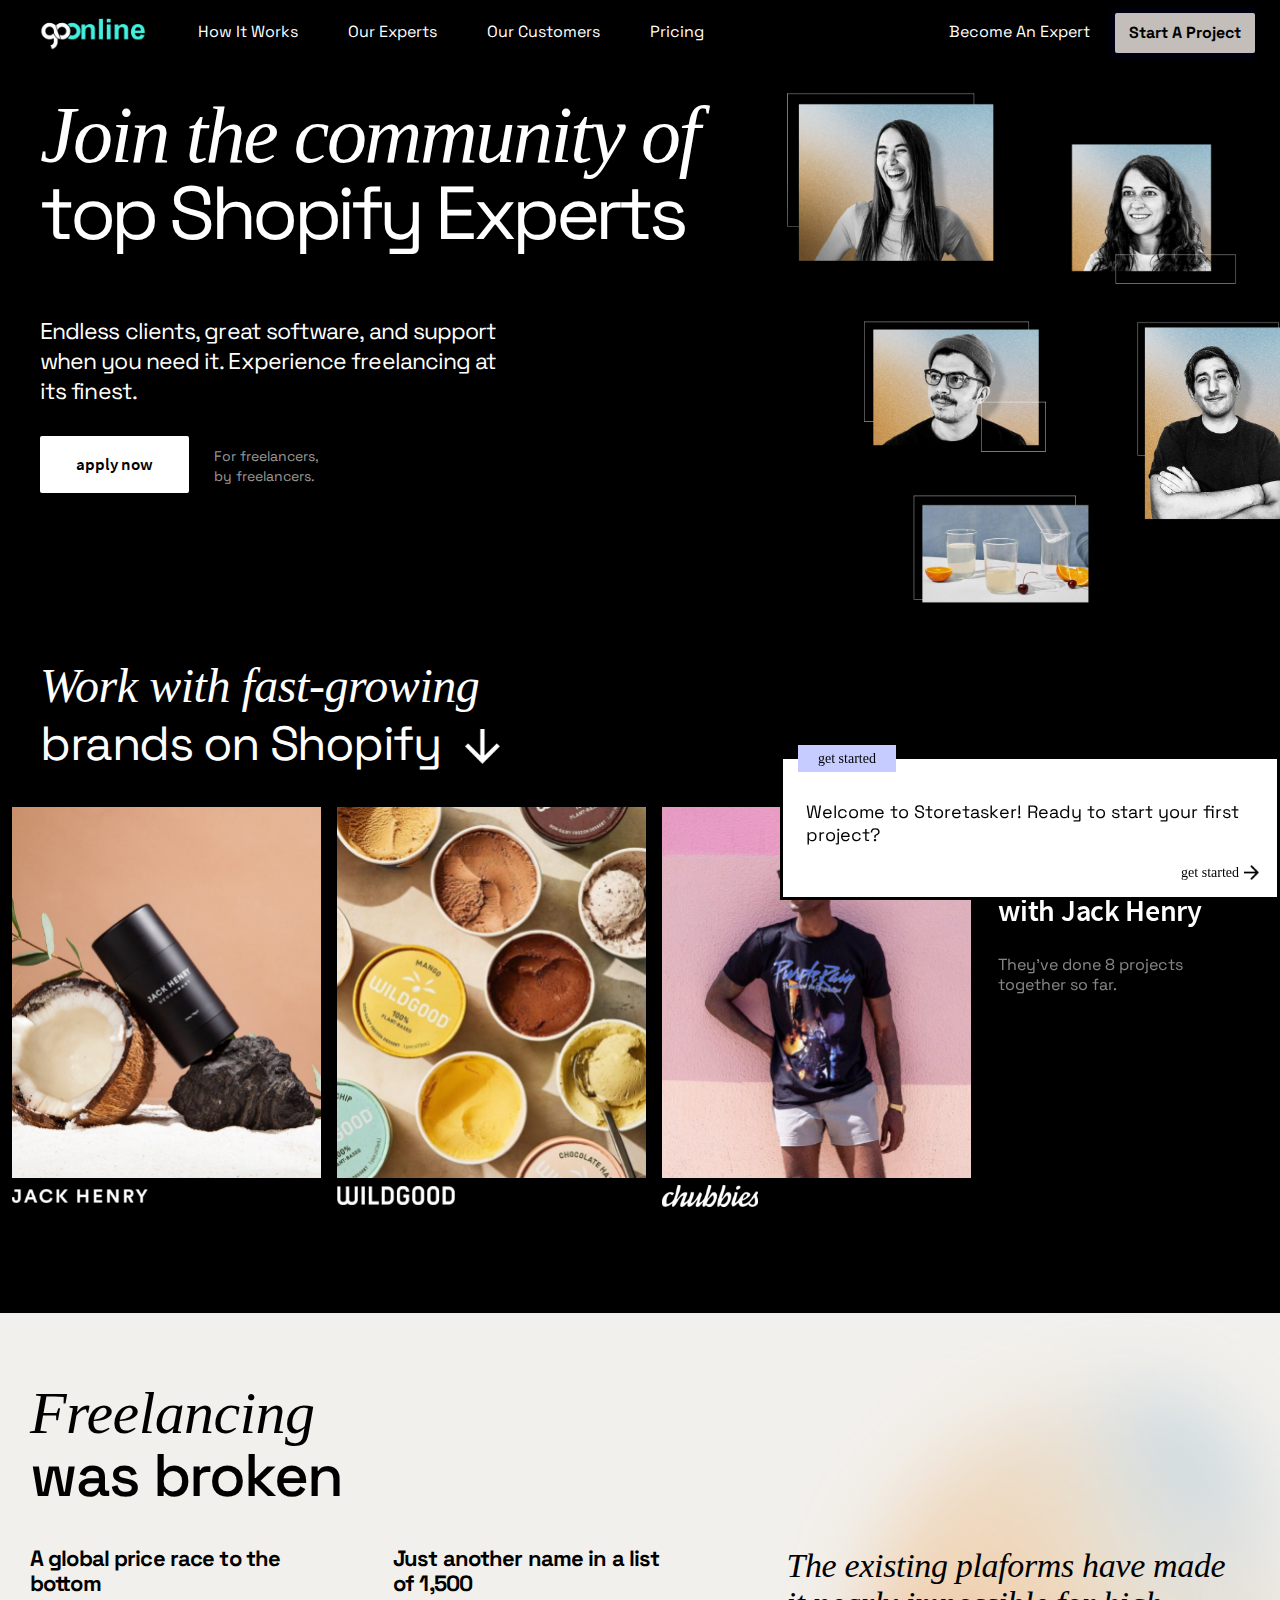
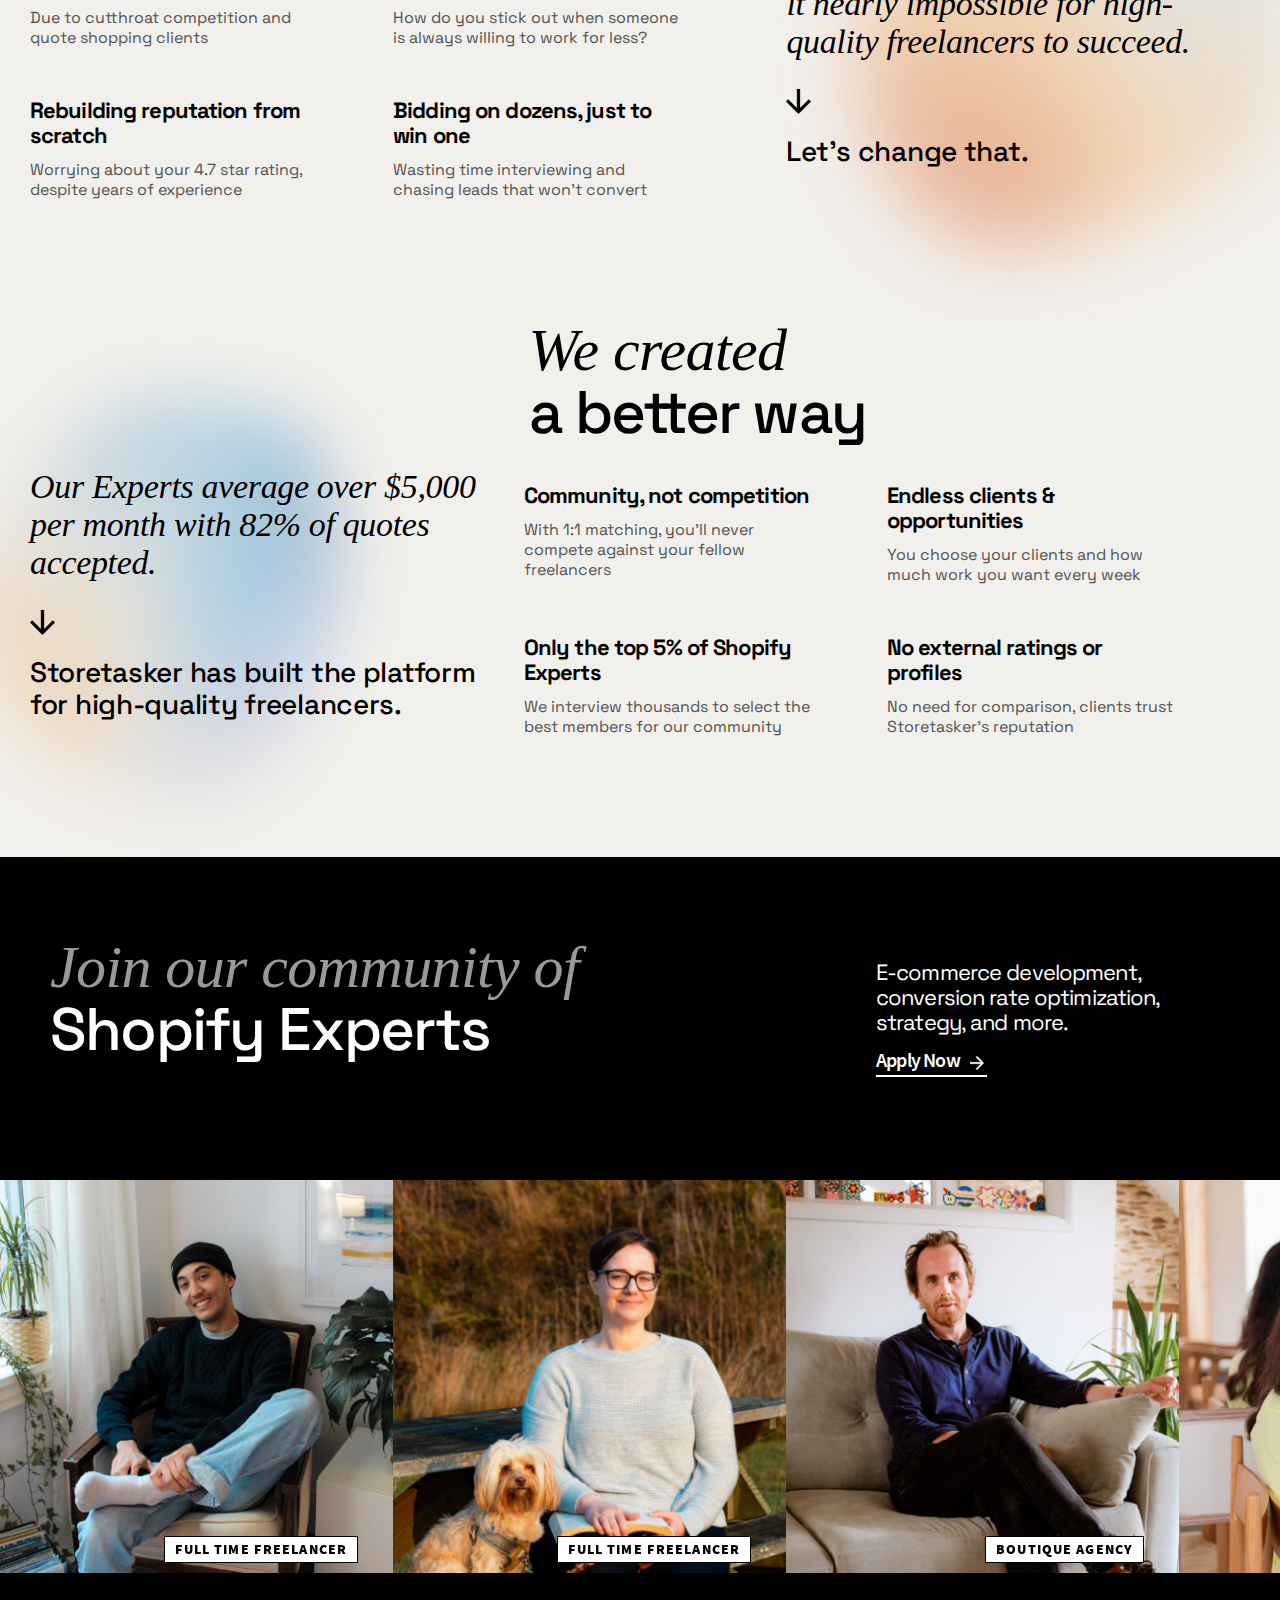
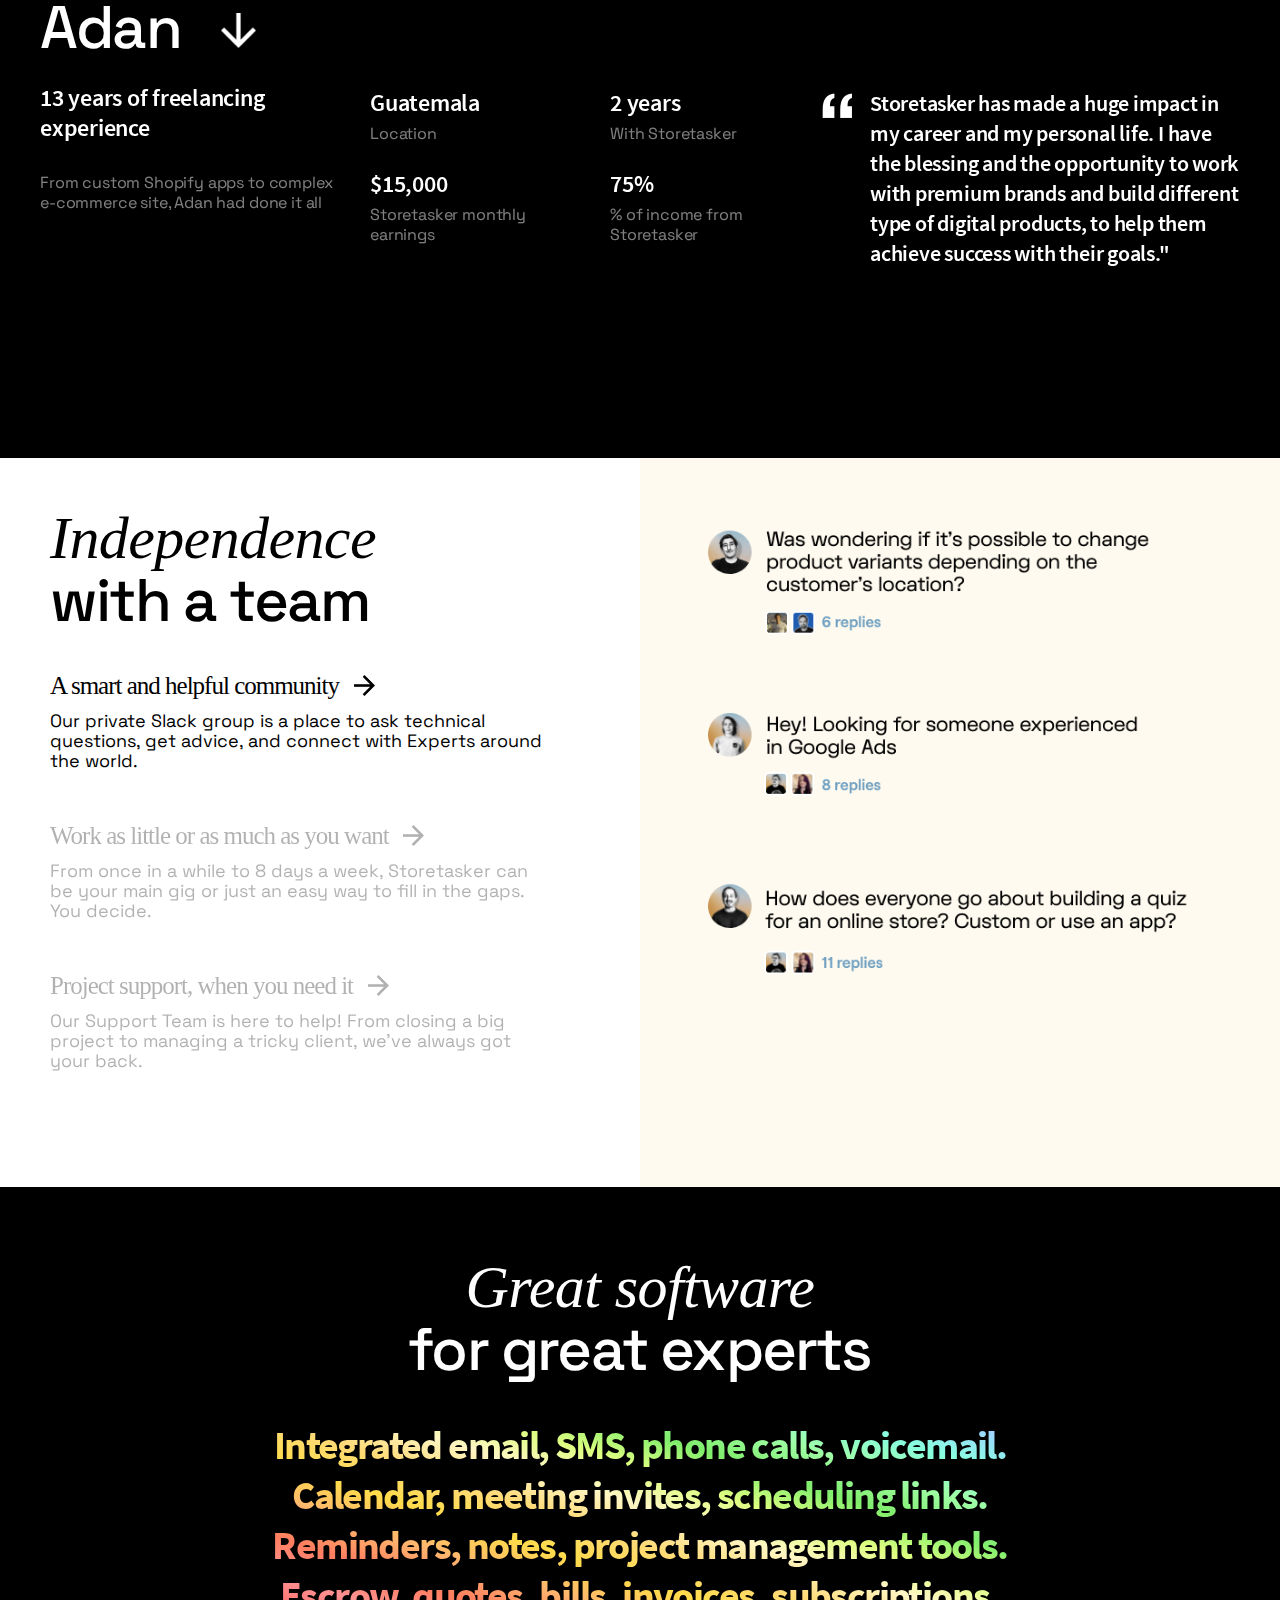
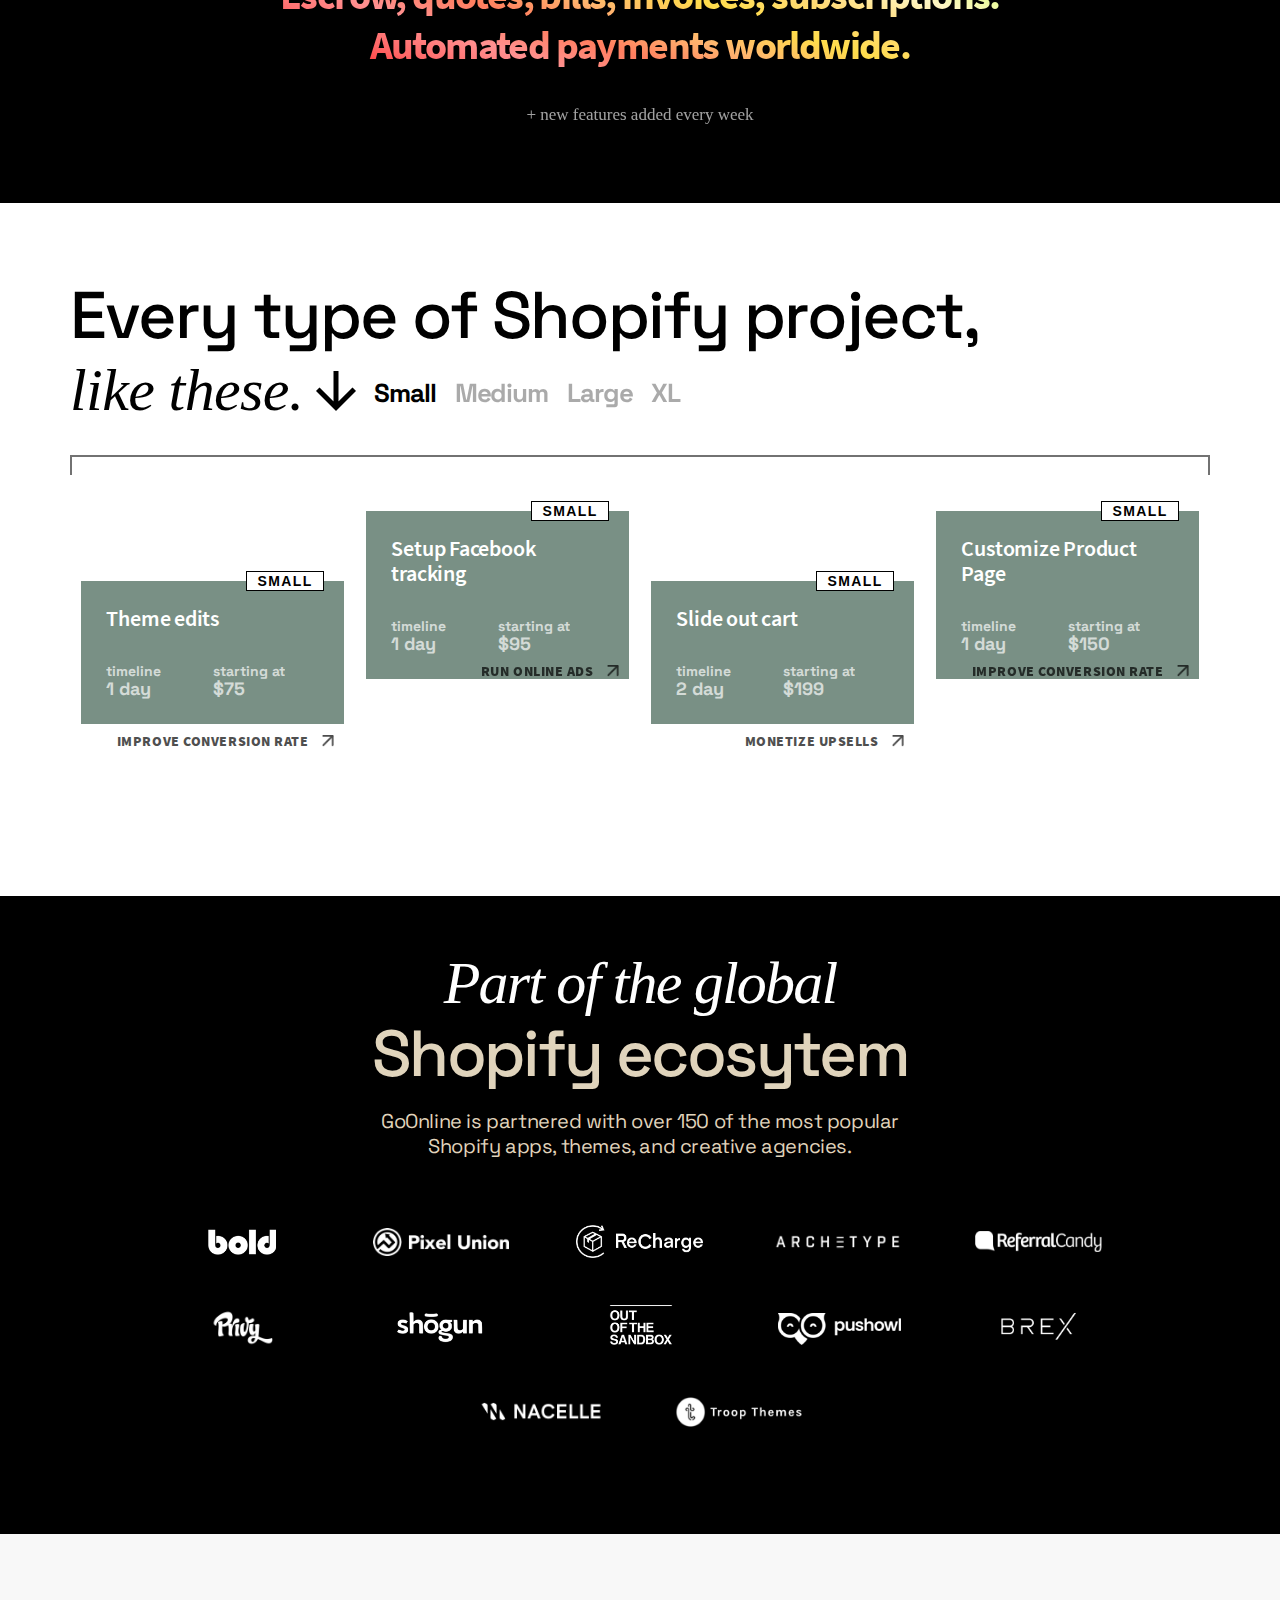
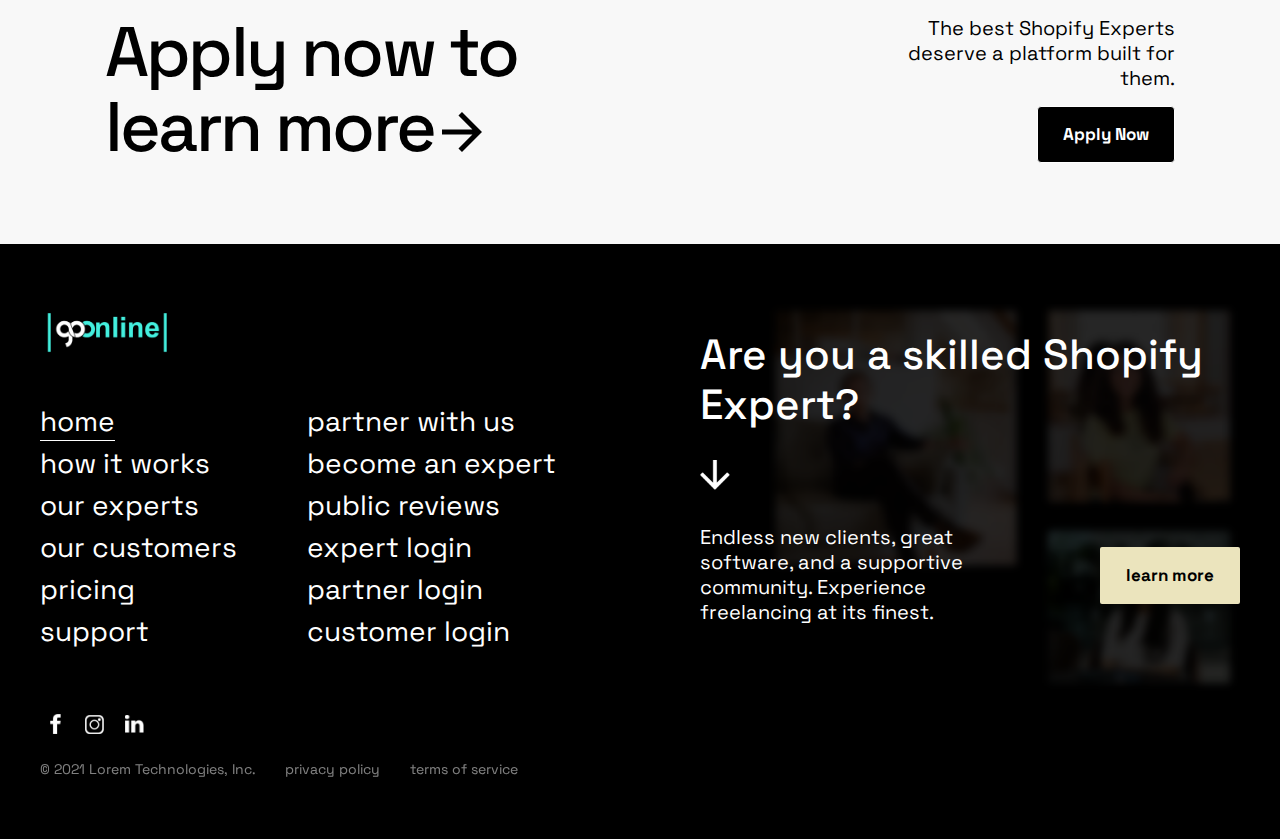
==== commit 19513f1c: "Some Fixes" ====
--- a/become-an-expert.html
+++ b/become-an-expert.html
@@ -151,31 +151,41 @@
                 </li>
               </ul>
             </div>
+            <div class="three">
+              <div class="hamburger" id="hamburger-6">
+                <span class="line"></span>
+                <span class="line"></span>
+                <span class="line"></span>
+              </div>
+            </div>
+            <div class="navbar-header only-mobile justify-content-between">
+              <ul class="navbar-nav">
+                <li class="nav-item">
+                 <a class="nav-link current" href="how-it-works.html">how it works</a>
+                 </li>
+                <li class="nav-item">
+                  <a class="nav-link" href="our-experts.html">our experts</a>
+                </li>
+                <li class="nav-item">
+                  <a class="nav-link" href="our-customers.html">our customers</a>
+                </li>
+                <li class="nav-item">
+                  <a class="nav-link" href="pricing.html">pricing</a>
+                </li>
+              </ul>
+              <ul class="navbar-nav">
+                <li class="nav-item">
+                  <a class="nav-link" href="become-an-expert.html">become an expert</a>
+                </li>
+                <li class="nav-item">
+                  <p class="nav-link">start a project</p>
+                </li>
+              </ul>
+            </div>
           </nav>
           <a href="#menu" id="toggle"><span></span></a>
-          <div id="menu">
-            <ul>
-              <li class="nav-item">
-                <a class="nav-link" href="#">how it works</a>
-                </li>
-               <li class="nav-item">
-                 <a class="nav-link" href="pricing.html">our experts</a>
-               </li>
-               <li class="nav-item">
-                 <a class="nav-link" href="integration.html">our customers</a>
-               </li>
-               <li class="nav-item">
-                 <a class="nav-link" href="partners.html">pricing</a>
-               </li>
-               <li class="nav-item">
-                <a class="nav-link" href="#">become an expert</a>
-              </li>
-              <li class="nav-item">
-                <a class="nav-link bordered-text" href="form.html">start a project</a>
-              </li>
-            </ul>
-          </div>
         </header>
+            
       </div>
       <div class="become-an-expert-banner-outer">
         <div class="become-an-expert-banner-row">
--- a/assets/css/style.css
+++ b/assets/css/style.css
@@ -19,6 +19,9 @@
   scroll-behavior: smooth;
 }
 .mobile-only {
+  display: none;
+}
+.three {
   display: none;
 }
 .hamburger-menu.for-mobile {
@@ -3589,7 +3592,8 @@
 .see-example {
   padding: 10px 25px;
   width: 100%;
-  max-width: 42%;
+  max-width: 500px;
+  min-width: 320px;
   display: none;
   position: fixed;
   right: 0;
@@ -3807,13 +3811,13 @@
 .minimized-form {
   position: fixed;
   width: 100%;
-  max-width: 34%;
-  z-index: 9;
+  min-width: 320px;
+    max-width: 500px;
+  z-index: 111;
   bottom: 0;
   right: 0;
   margin: 0 0 0 auto;
   cursor: pointer;
-  display: none;
 }
 .minimized-form .txt {
   background: #fff;
@@ -4837,11 +4841,74 @@
   }
 }
 @media only screen and (max-device-width: 767px) {
-  .navbar-header {
+  .only-desktop {
     display: none;
   }
-  .hamburger-menu.for-mobile {
-    display: block;
+  .only-mobile {
+    display: none;
+}
+.three {
+  display: block;
+}
+.navbar-expand-sm .navbar-nav {
+  -ms-flex-direction: column;
+  flex-direction: column !important;
+}
+.form-body h1 {
+  font-size: 46px;
+}
+.popup-form p {
+  font-size: 16px;
+  line-height: 22px;
+}
+.popup-form form label {
+  font-size: 16px;
+  line-height: 26px;
+}
+.form-body form .see-example-btn {
+  padding: 0;
+}
+.popup-form, .see-example {
+  padding: 10px 10px;
+}
+.form-body form > div {
+  display: block;
+}
+.minimized-form .txt {
+  padding: 20px 15px 9px;
+}
+.minimized-form .txt p {
+  font-size: 16px;
+}
+.form-body form > div p {
+  display: none;
+}
+.navbar-header.only-mobile.justify-content-between.show {
+  display: block;
+  position: fixed;
+    width: 100%;
+    max-width: 100%;
+    top: 0;
+    left: 0;
+    background: #000;
+    padding: 60px 25px 160px 50px;
+    overflow: scroll;
+    height: 540px;
+}
+.navbar-header.only-mobile.justify-content-between.show::before {
+  content: "";
+  width: 18px;
+  height: 400px;
+  border: 2px solid #fff;
+  border-right: 0;
+  display: block;
+  position: absolute;
+  left: 26px;
+  top: 54px;
+}
+.header .navbar-expand-sm .show .navbar-nav .nav-link {
+  font-size: 26px;
+  margin: 10px 0px;
 }
   .header .navbar .navbar-brand-logo {
     max-width: 120px;
@@ -4907,8 +4974,15 @@
     height: 100%;
     top: -142px;
     left: -67px;
-    z-index: 9;
-  }
+    z-index: 3;
+  }
+  .header {
+    padding: 0px 15px;
+    height: auto;
+  }
+  .slider-y li h3 br {
+    display: none !important;
+}
   .slider-y li h3 {
     font-size: 18px;
   }
@@ -5950,124 +6024,83 @@
   }
 }
 
-#menu__toggle {
-  opacity: 0;
+
+
+
+
+
+.three {
+  height: 30px;
+  width: 100%;
+  max-width: 13%;
+  z-index: 1;
+}
+
+/* ALL */
+
+.row .three{
+  padding: 80px 30px;
+  -webkit-box-sizing: border-box;
+  -moz-box-sizing: border-box;
+  box-sizing: border-box;
+  background-color: #2c3e50;
+  color: #ecf0f1;
+  text-align: center;
+}
+
+.hamburger .line{
+  width: 30px;
+  height: 3px;
+  background-color: #ecf0f1;
+  display: block;
+  margin: 5px auto;
+  -webkit-transition: all 0.1s ease-in-out;
+  -o-transition: all 0.1s ease-in-out;
+  transition: all 0.1s ease-in-out;
+}
+
+.hamburger:hover{
+  cursor: pointer;
+}
+/* SIX */
+
+#hamburger-6.is-active{
+  -webkit-transition: all 0.1s ease-in-out;
+  -o-transition: all 0.1s ease-in-out;
+  transition: all 0.1s ease-in-out;
+  -webkit-transition-delay: 0.3s;
+  -o-transition-delay: 0.3s;
+  transition-delay: 0.3s;
+  -webkit-transform: rotate(45deg);
+  -ms-transform: rotate(45deg);
+  -o-transform: rotate(45deg);
+  transform: rotate(45deg);
+}
+
+#hamburger-6.is-active .line:nth-child(2){
+  width: 0px;
+}
+
+#hamburger-6.is-active .line:nth-child(1),
+#hamburger-6.is-active .line:nth-child(3){
+  -webkit-transition-delay: 0.1s;
+  -o-transition-delay: 0.1s;
+  transition-delay: 0.1s;
+}
+
+#hamburger-6.is-active .line:nth-child(1){
+  -webkit-transform: translateY(3px);
+  -ms-transform: translateY(3px);
+  -o-transform: translateY(3px);
+  transform: translateY(3px);
+}
+
+#hamburger-6.is-active .line:nth-child(3){
+  -webkit-transform: translateY(-13px) rotate(90deg);
+  -ms-transform: translateY(-13px) rotate(90deg);
+  -o-transform: translateY(-13px) rotate(90deg);
+  transform: translateY(-13px) rotate(90deg);
+}
+.only-mobile {
   display: none;
-}
-.hamburger-menu {
-  position: absolute;
-  width: 100%;
-  max-width: 100%;
-  top: 0;
-  height: 100%;
-}
-#menu__toggle:checked ~ .menu__btn > span {
-  transform: rotate(45deg);
-  opacity: 0.5;
-}
-#menu__toggle:checked ~ .menu__btn > span::before {
-  top: 0;
-  transform: rotate(0);
-  opacity: 0.5;
-}
-#menu__toggle:checked ~ .menu__btn > span::after {
-  top: 0;
-  transform: rotate(90deg);
-}
-#menu__toggle:checked ~ .menu__box {
-  visibility: visible;
-  right: 0;
-}
-
-.menu__btn {
-  display: flex;
-  align-items: center;
-  position: fixed;
-  top: 20px;
-  right: 20px;
-
-  width: 26px;
-  height: 26px;
-
-  cursor: pointer;
-  z-index: 9999;
-}
-
-.menu__btn > span::before,
-.menu__btn > span::after {
-  display: block;
-  position: absolute;
-  width: 100%;
-  height: 2px;
-  background-color: #fff;
-  transition-duration: 0.25s;
-}
-.menu__btn > span {
-  display: block;
-  position: absolute;
-  width: 98%;
-  height: 2px;
-  background-color: #fff;
-  transition-duration: 0.25s;
-}
-.menu__btn > span::before {
-  content: "";
-  top: -8px;
-}
-.menu__btn > span::after {
-  content: "";
-  top: 8px;
-}
-
-.menu__box {
-  display: block;
-  position: fixed;
-  visibility: hidden;
-  top: 0;
-  right: -100%;
-
-  width: 100%;
-  height: 100%;
-  max-height: 540px;
-  overflow: auto;
-  margin: 0;
-  padding: 75px 40px 120px;
-
-  list-style: none;
-
-  box-shadow: 1px 0px 6px rgba(0, 0, 0, 0.2);
-
-  transition-duration: 0.25s;
-  z-index: 99;
-  background: transparent;
-    backdrop-filter: blur(30px);
-    --webkit-backdrop-filter: blur(30px);
-    background-color: rgba(0,0,0,.08);
-}
-
-.menu__item {
-  display: block;
-    padding: 12px 24px;
-    color: #fff;
-    font-family: 'Space Grotesk';
-    font-size: 20px;
-    font-weight: 400;
-    text-decoration: none;
-    transition-duration: 0.25s;
-}
-.menu__item:hover {
-  background-color: #cfd8dc;
-}
-ul.menu__box::before {
-  content: "";
-  width: 20px;
-  height: 100%;
-  max-height: 420px;
-  border: 2px solid #fff;
-  border-right: 0;
-  display: block;
-  position: absolute;
-  left: 8%;
-  top: 12%;
-  padding: 50px 0;
-}
+}